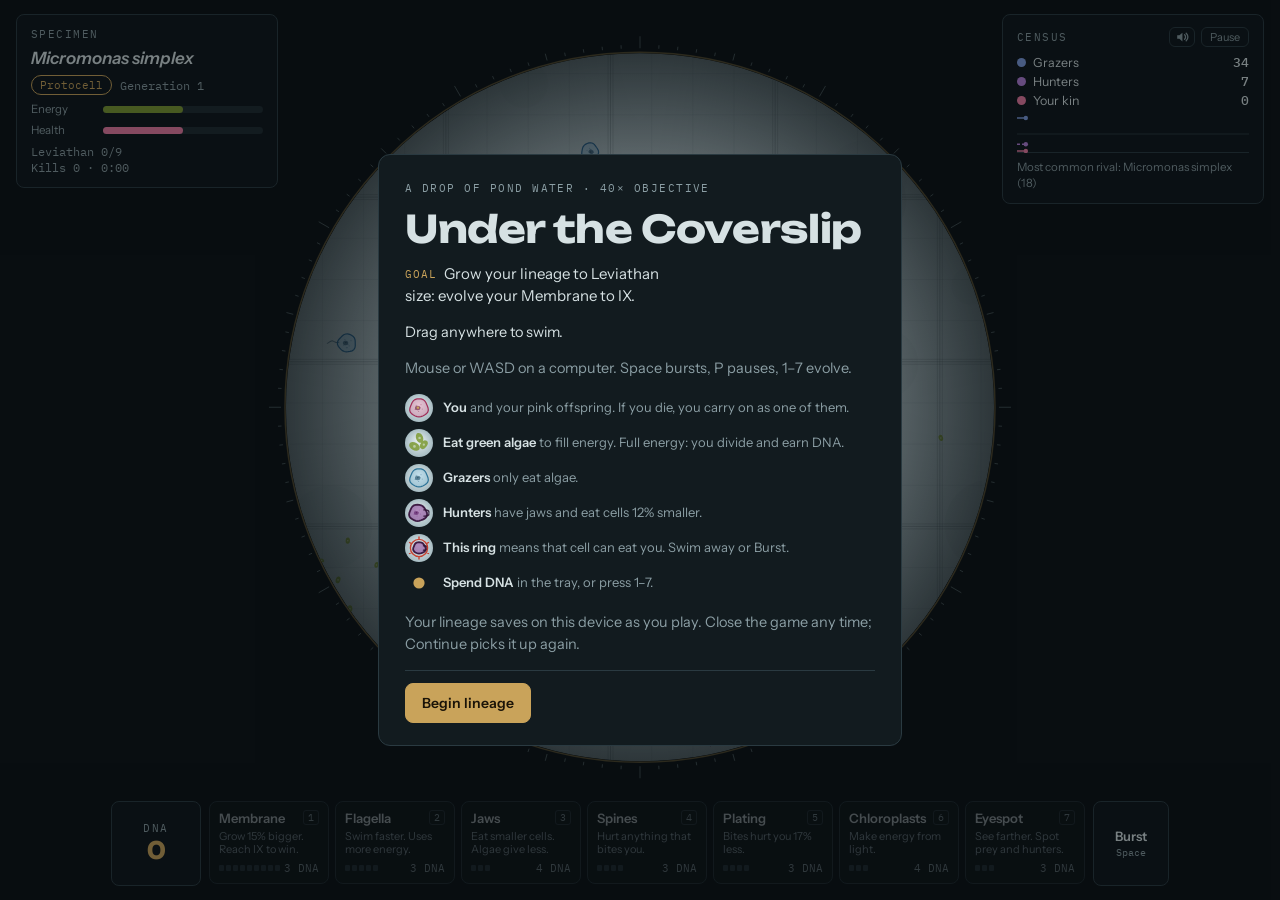
==== docs/index.html @ 41d1be2a "Game: Trait cards say what a tap does, and taps never buy by accident Co-Authored-By: Claude Opus 5." ====
<!doctype html>
<html lang="en">
<head>
<meta charset="utf-8">
<meta name="viewport" content="width=device-width,initial-scale=1,viewport-fit=cover">
<meta name="theme-color" content="#0c1215">
<meta name="mobile-web-app-capable" content="yes">
<meta name="apple-mobile-web-app-capable" content="yes">
<meta name="apple-mobile-web-app-status-bar-style" content="black-translucent">
<meta name="apple-mobile-web-app-title" content="Coverslip">
<link rel="manifest" href="manifest.webmanifest">
<link rel="apple-touch-icon" href="icon-180.png">
<link rel="icon" href="icon-192.png">
<title>Under the Coverslip</title>
<meta name="claude:viewport-fit-sides" content="cover">
<link rel="preconnect" href="https://fonts.googleapis.com">
<link rel="preconnect" href="https://fonts.gstatic.com" crossorigin>
<link rel="stylesheet" href="https://fonts.googleapis.com/css2?family=Unbounded:wght@500;700&family=Instrument+Sans:ital,wght@0,400;0,600;1,400;1,600&family=IBM+Plex+Mono:wght@400;500&display=swap">
<style>
/* Layout: a circular brightfield microscope view sits in a dark stage; readouts live in the surround, the evolution tray along the bottom. */
:root{
  --stage:#0c1215; --panel:rgba(16,24,28,.9); --panel-solid:#121b1f; --line:#2a3a41;
  --ink:#d6e1e3; --ink-dim:#8b9ea4;
  --brass:#c9a35a; --brass-ink:#1b1408;
  --field:#e6eef0; --field-edge:#a7bcc2; --field-ink:#1c2c33;
  --algae:#7d9a33; --meat:#a4513a; --danger:#e2553f; --danger-ink:#ef7d69; --eyespot:#c23b22; /* danger-ink: small red text on the dark panels (6.8:1) */
  --hud-grazer:#7f9ee2; --hud-hunter:#b680dc; --hud-kin:#ee7ea6;
  --f-display:'Unbounded','Arial Black',system-ui,sans-serif;
  --f-body:'Instrument Sans',system-ui,-apple-system,'Segoe UI',sans-serif;
  --f-mono:'IBM Plex Mono',ui-monospace,'SF Mono',Menlo,monospace;
  color-scheme:dark;
}
html,body{height:100%;overscroll-behavior:none} /* no pull-to-refresh or rubber-band bounce mid-steer */
html{-webkit-text-size-adjust:100%;text-size-adjust:100%} /* no font boosting on rotation */
[hidden]{display:none!important}
body{background:var(--stage);color:var(--ink);font-family:var(--f-body);overflow:hidden;-webkit-font-smoothing:antialiased;-webkit-user-select:none;user-select:none;-webkit-touch-callout:none;-webkit-tap-highlight-color:transparent}
button{touch-action:manipulation}
#dish{position:fixed;inset:0;display:block;touch-action:none;cursor:crosshair}
.hud{position:fixed;inset:0;pointer-events:none;display:flex;flex-direction:column;justify-content:space-between;gap:12px;
  padding-left:max(16px,env(safe-area-inset-left,0px));padding-right:max(16px,env(safe-area-inset-right,0px));
  padding-block:calc(env(safe-area-inset-top,0px) + 14px) calc(env(safe-area-inset-bottom,0px) + 14px)}
.top{display:flex;justify-content:space-between;align-items:flex-start;gap:8px}
.panel{width:232px;min-width:0;background:var(--panel);border:1px solid var(--line);border-radius:8px;padding:12px 14px;display:grid;gap:7px}
.eyebrow{font-family:var(--f-mono);font-size:10.5px;letter-spacing:.14em;text-transform:uppercase;color:var(--ink-dim)}
.binomial{font-size:17px;font-style:italic;font-weight:600;line-height:1.2;overflow-wrap:anywhere}
.row{display:flex;align-items:center;gap:8px;flex-wrap:wrap}
/* the goal, 'Leviathan n/9': the first line of #meta on desktop and tablets (inline, 'Leviathan 0/9 · Kills 0 · 0:00'
   would wrap mid-item in the 232 px panel); in the Specimen row's second line, beside DNA, in every compact layout */
#goal{display:none;font-variant-numeric:tabular-nums}
.goal-wide{display:block}
.chip{font-family:var(--f-mono);font-size:11px;padding:2px 8px;border-radius:99px;border:1px solid var(--brass);color:var(--brass)}
.mono{font-family:var(--f-mono);font-variant-numeric:tabular-nums}
.small{font-size:11.5px;color:var(--ink-dim);line-height:1.35}
.bar{display:grid;grid-template-columns:64px 1fr;align-items:center;gap:8px;font-size:11.5px;color:var(--ink-dim)}
.track{height:7px;border-radius:4px;background:#1f2b31;overflow:hidden}
.fill{height:100%;width:100%;border-radius:4px;transform:translateX(-50%);transition:transform .15s linear} /* set by setBar(): no layout */
.fill.en{background:var(--algae)}
.fill.hp{background:var(--hud-kin)}
.fill.low{background:var(--danger)}
.panel-head{display:flex;justify-content:space-between;align-items:center;gap:8px}
#pauseBtn{pointer-events:auto;cursor:pointer;background:transparent;border:1px solid var(--line);border-radius:6px;font-size:11px;padding:2px 8px;color:var(--ink-dim)}
#pauseBtn{position:relative}
#pauseBtn::after{content:"";position:absolute;inset:-12px -10px}
#pauseBtn:hover{color:var(--ink)}
#pauseBtn:focus-visible{outline:2px solid var(--brass);outline-offset:2px}
/* the Census head's buttons: Sound (a speaker icon, aria-pressed) beside Pause. Their invisible hit areas (::after) meet
   in the middle of the 6 px gap and never overlap: Pause's reaches 3 px left, Sound's 3 px right */
.head-btns{margin-left:auto;display:flex;gap:6px}
#pauseBtn::after{left:-3px}
#sndBtn{pointer-events:auto;cursor:pointer;background:transparent;border:1px solid var(--line);border-radius:6px;padding:2px 5px;color:var(--ink-dim);display:grid;place-items:center;position:relative}
#sndBtn::after{content:"";position:absolute;inset:-12px -3px -12px -10px}
#sndBtn svg{width:14px;height:14px;display:block}
#sndBtn[aria-pressed="false"] .on,#sndBtn[aria-pressed="true"] .off{display:none}
#sndBtn:hover{color:var(--ink)}
#sndBtn:focus-visible{outline:2px solid var(--brass);outline-offset:2px}
.dna-sm{display:none;font-family:var(--f-mono);font-weight:500;font-size:12px;color:var(--brass);font-variant-numeric:tabular-nums}
.counts{display:grid;gap:3px;font-size:12.5px}
.counts div{display:flex;align-items:center;gap:7px}
.counts b{margin-left:auto;font-family:var(--f-mono);font-weight:500;font-variant-numeric:tabular-nums}
.sw{width:9px;height:9px;border-radius:50%;flex:none}
#spark{width:100%;height:38px;display:block}
/* the census news line: a rival trait that is spreading (brass while fresh), else the most common rival. In the wide HUD
   a fixed two-line box: the panel is 232 px, 'Most common rival: Micromonas simplex (26)' takes two lines and a short
   name one, so a free line made the field refit as the names changed. One line with an ellipsis in the compact layouts */
#dominant{height:2.7em;overflow:hidden;display:-webkit-box;-webkit-box-orient:vertical;-webkit-line-clamp:2;transition:color .4s}
#dominant.fresh{color:var(--brass)}
.toasts{position:fixed;left:50%;transform:translateX(-50%);top:80px;display:grid;justify-items:center;gap:6px;pointer-events:none;width:min(92vw,420px);z-index:3}
.toast{font-size:13px;background:var(--panel-solid);color:var(--ink);border:1px solid var(--line);padding:6px 12px;border-radius:99px;animation:tin .25s ease-out;text-align:center}
@keyframes tin{from{opacity:0;transform:translateY(-6px)}to{opacity:1;transform:none}}
/* a trait's card (showTip): what it does, the numbers its next level changes, what it costs. Above the tray, centred
   (portrait and stacked layouts); in the right gutter under the Census panel beside the dish (side layouts); above the
   button on a desktop hover or keyboard focus. Placed from live rects by placeTip() */
.tip{position:fixed;z-index:3;pointer-events:none;box-sizing:border-box;width:max-content;max-width:min(92vw,360px);background:var(--panel-solid);
  border:1px solid var(--brass);border-radius:8px;padding:7px 11px 8px;font-size:12.5px;line-height:1.4;color:var(--ink);animation:tipin .15s ease-out}
.tip b{font-weight:600;color:var(--brass)}
.tip .tn{font-family:var(--f-mono);font-size:11.5px;font-variant-numeric:tabular-nums}
.tip .tc{color:var(--ink-dim)}
.ph{white-space:nowrap}
@keyframes tipin{from{opacity:0}}
/* coaching nudges (update(): nudge()): a brass pulse on Burst when the first threat shows, and on the affordable traits
   every 20 s after the first divide until the first evolve. 1 s x 4; reduced motion: a static 2 px outline for those 4 s.
   Before .up.armed, .up.nope and #burst's own animations, so a tap's feedback wins */
@keyframes nudge{50%{box-shadow:0 0 0 3px rgba(201,163,90,.6)}}
.up.nudge,#burst.nudge{animation:nudge 1s 4}
/* the first tap on a trait (phones): it explains and arms; the next tap evolves */
.up.armed{animation:armed 1.1s ease-in-out infinite alternate;box-shadow:inset 0 0 0 1px var(--brass),inset 0 0 12px rgba(201,163,90,.45)}
@keyframes armed{to{box-shadow:inset 0 0 0 1px var(--brass),inset 0 0 4px rgba(201,163,90,.12)}}
/* the pause card's guide: the loop, then every trait (level, what it does, what its next level changes, cost) and Burst */
.guide{display:grid;gap:6px}
.guide-head{display:flex;justify-content:space-between;align-items:baseline;gap:8px}
.card .guide-loop{font-size:13px;line-height:1.45}
.guide ul{list-style:none;margin:0;padding:0;display:grid}
.guide li{display:grid;grid-template-columns:minmax(0,1fr) auto;column-gap:10px;row-gap:1px;padding:5px 0 6px;border-top:1px solid var(--line);font-size:12.5px;line-height:1.35}
.gr-h{font-weight:600}
/* the level, the cost and the 'Next ...' numbers: 12 px (the 'Next' line answers 'what am I buying') */
.gr-l{font-family:var(--f-mono);font-weight:400;font-size:12px;color:var(--ink-dim);margin-left:4px}
.gr-c{font-family:var(--f-mono);font-size:12px;color:var(--ink-dim);white-space:nowrap;align-self:center}
.gr-c.can{color:var(--brass)}
.gr-fx{grid-column:1/-1;color:var(--ink-dim)}
.gr-n{grid-column:1/-1;font-family:var(--f-mono);font-size:12px;font-variant-numeric:tabular-nums}
.tray{display:flex;align-items:stretch;gap:8px;justify-content:center;min-width:0}
.dna{pointer-events:none;display:grid;align-content:center;justify-items:center;padding:6px 12px;background:var(--panel);border:1px solid var(--line);border-radius:8px;min-width:64px}
.dna span:last-child{font-family:var(--f-display);font-size:24px;font-weight:700;color:var(--brass);font-variant-numeric:tabular-nums}
.dna.nope{animation:shake .3s}
@keyframes shake{25%{transform:translateX(-4px)}75%{transform:translateX(4px)}}
/* an unaffordable trait tap: the colour flashes are animations only, so nothing stays red afterwards */
.up.nope{animation:shake .3s}
.up.nope .cost{animation:bad .6s}
.dna-sm.bad{animation:bad .6s}
@keyframes bad{0%,45%{color:var(--danger)}}
/* a buy (buy()): the trait button flashes brass and its new pip pops; the DNA readouts bump when DNA rises, the stage
   chip when the stage changes, and the name glows brass when it changes (refreshHud). After .up.nope and .up.armed:
   the code removes the other one-shot class first, so they never fight. Reduced motion: colour only (below) */
.up.got{animation:got .6s ease-out}
@keyframes got{0%{background:rgba(201,163,90,.45);border-color:#f0d08c}100%{background:var(--panel)}}
.pips i.new{animation:pip .5s ease-out}
@keyframes pip{0%{transform:scale(2.4);background:#ffe7b0}}
@keyframes pipRM{0%{background:#ffe7b0}}
.bump{animation:bump .45s ease-out}
@keyframes bump{30%{transform:scale(1.28);color:#ffe2a6}}
@keyframes bumpRM{30%{color:#ffe2a6}}
.renamed{animation:renamed 1.4s ease-out}
@keyframes renamed{0%{color:var(--brass);text-shadow:0 0 12px rgba(201,163,90,.55)}}
/* bitten, or low on health: a red vignette over the field (drawHurt() writes its opacity only when it changes; resize()
   lays it exactly over the field). A DOM layer, not a canvas gradient: that cost 44-48 ms a frame at 4x CPU throttle */
#hurt{position:fixed;left:0;top:0;width:0;height:0;pointer-events:none;border-radius:50%;opacity:0;
  background:radial-gradient(closest-side,rgba(226,85,63,0) 55%,rgba(226,85,63,.45));will-change:opacity}
.ups{display:flex;gap:6px;overflow-x:auto;min-width:0;pointer-events:auto;scrollbar-width:thin;
  padding:3px 4px;margin:-3px -4px -1px} /* room for a shaking end button (so it can't flash a scrollbar) and for the nudge's
  3 px ring, which the scrolling strip would clip: the negative margins cancel the padding, so the tray doesn't move */
button{font:inherit;color:inherit}
.up{pointer-events:auto;flex:0 0 auto;width:120px;text-align:left;background:var(--panel);border:1px solid var(--line);border-radius:8px;padding:8px 9px;display:grid;gap:4px;cursor:pointer;transition:border-color .15s,background .15s}
.up:hover:not(:disabled){background:#18252b}
.up.can{border-color:var(--brass)}
.up:disabled{cursor:default;opacity:.55}
.up:focus-visible,.btn:focus-visible,#burst:focus-visible{outline:2px solid var(--brass);outline-offset:2px}
.up-top{display:flex;justify-content:space-between;align-items:center;gap:4px}
.up-name{font-weight:600;font-size:13px;hyphens:manual}
.nm-short{display:none}
kbd{font-family:var(--f-mono);font-size:10px;color:var(--ink-dim);border:1px solid var(--line);border-radius:3px;padding:0 4px}
.up-fx{font-size:11px;color:var(--ink-dim);line-height:1.25;min-height:2.5em}
.up-foot{display:flex;justify-content:space-between;align-items:center;gap:4px}
/* the levels on one row in the 120 px buttons too: Membrane's 9 pips beside '15 DNA' used to wrap the 9th under the first
   (8 + 1). The pips give way (5 px down to 3) and the cost stays whole; the compact block below has its own rules */
.pips{display:flex;gap:2px;flex-wrap:nowrap;flex:1 1 auto;min-width:0}
.pips i{flex:0 1 5px;min-width:3px;height:6px;border-radius:1px;background:#2c3b42} /* no width: a 5 px one would hold the row's min-content at 9 x 5 px and push the cost past the button's padding */
.pips i.on{background:var(--brass)}
.cost{white-space:nowrap;flex:none;font-family:var(--f-mono);font-size:11px;color:var(--brass);font-variant-numeric:tabular-nums}
.up:not(.can) .cost{color:var(--ink-dim)}
#burst{pointer-events:auto;flex:none;width:76px;background:var(--panel);border:1px solid var(--line);border-radius:8px;cursor:pointer;display:grid;place-content:center;gap:2px;font-weight:600;font-size:13px;position:relative;overflow:hidden}
#burst small{font-family:var(--f-mono);font-size:10px;color:var(--ink-dim);font-weight:400}
/* not ready (recharging or under 8 energy): the label dims; the recharge bar and 'low energy' stay readable */
#burst.cool>.bl,#burst.cool>small{opacity:.5}
/* the recharge bar along the bottom edge fills over the cooldown (scaleX, written by refreshHud), then hides */
#burst .bcd{position:absolute;left:0;bottom:0;width:100%;height:3px;background:var(--brass);transform:scaleX(0);transform-origin:0 50%;opacity:0;transition:transform .1s linear;pointer-events:none}
#burst.cd .bcd{opacity:1}
#burst .blow{display:none;font-family:var(--f-mono);font-size:9.5px;font-weight:500;line-height:1.1;color:var(--danger-ink);white-space:nowrap} /* compact and touch screens; one line */
#burst.nope{animation:shake .3s} /* tapped while not ready (item 02's 'no') */
#burst.nope>.bl{animation:bad .6s}
#burst.fired{animation:fired .45s ease-out} /* a burst fired: a brief brass flash */
@keyframes fired{from{background:var(--brass);border-color:var(--brass);color:var(--brass-ink)}}
@keyframes firedRM{from{background:rgba(201,163,90,.3);border-color:var(--brass)}}
.overlay{position:fixed;inset:0;z-index:5;display:grid;place-items:center;background:rgba(6,10,12,.45);
  padding-left:max(16px,env(safe-area-inset-left,0px));padding-right:max(16px,env(safe-area-inset-right,0px));
  padding-block:calc(env(safe-area-inset-top,0px) + 16px) calc(env(safe-area-inset-bottom,0px) + 16px)}
/* border-box: the card's padding and border (26+22+2, 20+18+2 on phones) used to come on top of width:100% and
   max-height:100%, so on phones every card ran 3 px past both screen edges (396 px wide on a 390 px screen, its corners
   cut off) and a tall card past the top and bottom. Now it sits inside the overlay's 16 px gutters and scrolls inside
   itself, its sticky .actions in view. max-width 524 keeps the wide card exactly as wide as before (470 + 54) */
.card{box-sizing:border-box;width:100%;max-width:524px;max-height:100%;overflow:auto;touch-action:pan-y;background:var(--panel-solid);border:1px solid var(--line);border-radius:12px;padding:26px 26px 22px;display:grid;gap:14px}
.card h1,.card h2{font-family:var(--f-display);font-weight:700;line-height:1.05;letter-spacing:-.01em;text-wrap:balance;margin:0}
.card h1{font-size:clamp(28px,7vw,38px)}
.card h2{font-size:clamp(24px,6vw,30px)}
.card p{margin:0;line-height:1.55;font-size:14.5px;max-width:62ch}
.card .tgoal{font-size:15px;line-height:1.45;text-wrap:balance}
.lbl{font-family:var(--f-mono);font-size:11px;letter-spacing:.1em;text-transform:uppercase;color:var(--brass);margin-right:4px;vertical-align:1px}
/* the title card and the pause card's Field guide: what you see in the dish. Each row is a portrait drawn by the game's
   own drawing code (portrait(): the cell, the algae, the danger mark as they look in the field) and one line */
.legend{list-style:none;margin:0;padding:0;display:grid;gap:7px}
.legend li{display:grid;grid-template-columns:28px minmax(0,1fr);column-gap:10px;align-items:center;font-size:13px;line-height:1.35;color:var(--ink-dim)}
.legend b{font-weight:600;color:var(--ink)}
.legend canvas{display:block;width:28px;height:28px}
.only-sm{display:none} /* the compact layouts' wording (phones); .hide-sm is everyone else's */
#fieldGuide .legend{gap:0} /* in the pause card its rows take the guide list's rules and padding, like the traits above */
.stats{display:grid;grid-template-columns:repeat(2,minmax(0,1fr));gap:10px;margin:0}
.stats div{border-top:1px solid var(--line);padding-top:6px}
.stats dt{font-size:11.5px;color:var(--ink-dim)}
.stats dd{margin:0;font-family:var(--f-mono);font-size:18px;font-variant-numeric:tabular-nums}
.stats .wide{grid-column:1/-1}
.stats .wide dd{font-family:var(--f-body);font-style:italic;font-weight:600;font-size:16px}
/* game over: what ended the line, in plain type (the killer's species name in italics), and a tip for next time */
.stats .cause dd{font-style:normal;font-weight:400;font-size:14.5px;line-height:1.45}
.stats .cause i{font-weight:600}
.card .stats .dtip{margin:5px 0 0;font-size:13px;line-height:1.45;color:var(--ink-dim)}
/* the game-over card waits while the camera holds on the killer (or where you died), then fades in. It takes no taps or
   keys until it starts to show (inert, set by onPlayerDeath), so a finger still on the dish can't start a new lineage unseen */
#ovOver:not([hidden]){animation:ovin .45s 1.1s both ease-out}
@keyframes ovin{from{opacity:0}}
/* the win: the dish keeps drawing (wake) while brass rings spread from the grown cell, then the card fades in. It is
   inert until then (buy()), so a tap or key meant for the game can't dismiss a card not yet seen */
#ovWin:not([hidden]){animation:ovin .45s 1.6s both ease-out}
.actions{display:flex;gap:8px;flex-wrap:wrap;position:sticky;bottom:-22px;margin-bottom:-22px;padding-block:12px 22px;background:var(--panel-solid);border-top:1px solid var(--line)}
.btn{border:1px solid var(--brass);border-radius:8px;padding:10px 16px;font-weight:600;font-size:14px;cursor:pointer;background:transparent;color:var(--brass)}
.btn.primary{background:var(--brass);color:var(--brass-ink)}
.btn.armed{border-color:var(--danger);color:var(--danger)}
/* a newer build of the installed app is downloaded: a quiet, secondary button with a brass status dot */
.btn.upd{font-size:13px;padding:10px 14px;border-color:var(--line);display:inline-flex;align-items:center;gap:8px} /* smaller type: 38 px tall on a row of its own, 40 px beside a full-size button */
.btn.upd::before{content:"";width:7px;height:7px;border-radius:50%;background:var(--brass);flex:none}
/* the pause card's Sound and Vibration toggles: quiet settings buttons after Resume */
.btn.tog{font-size:13px;font-weight:500;padding:10px;border-color:var(--line);color:var(--ink)}
.btn:hover{filter:brightness(1.08)}
@media (max-width:560px),(max-height:520px){
  .tray{display:grid;grid-template-columns:repeat(4,minmax(0,1fr));gap:6px}
  .ups{display:contents}
  .dna{display:none}
  .dna-sm{display:inline-block} /* its .bump scales it (a flex or grid item in the Specimen row either way) */
  #goal{display:block}
  .dna-sm,#goal{line-height:15.6px} /* DNA's own line (12 px x 1.3): the row's second line is as tall whichever of the two is on it */
  .goal-wide{display:none}
  .up{width:auto;padding:7px 8px;gap:4px;align-content:space-between;grid-template-columns:minmax(0,1fr)}
  .up-fx,.up kbd,#burst small{display:none}
  #burst.low>.blow{display:block}
  /* a drag that starts on a tray button steers (tray0 in the script). Only here: the wider tray of tablets and
     desktops is a strip that scrolls sideways under a finger */
  .tray button{touch-action:none}
  .up-name{font-size:12.5px}
  .nm-full{display:none}
  .nm-short{display:inline}
  /* levels read as one segmented bar (Membrane's 9 pips used to wrap 4+4+1); the cost is a number and a DNA dot */
  .up-foot{flex-wrap:nowrap}
  .pips{flex:1 1 auto;flex-wrap:nowrap;min-width:0}
  .pips i{flex:1 1 0;width:auto;min-width:2px;max-width:8px}
  .cost::after{content:"";display:inline-block;width:5px;height:5px;border-radius:50%;background:currentColor;margin-left:3px;vertical-align:1px} /* brass, dim when unaffordable, like the ' DNA' it stands for */
  .up:disabled .cost::after{display:none}
  #burst{width:auto;min-height:44px}
  .hide-sm{display:none}
  .only-sm{display:inline}
  /* one 11 px line (13.2 px): on short phones the Census panel then stays no taller than the Specimen panel */
  #dominant{display:block;height:auto;white-space:nowrap;text-overflow:ellipsis;font-size:11px;line-height:1.2}
}
@media (max-width:560px){
  .panel{padding:9px 10px;gap:5px}
  /* on every phone held upright, tall or short, the Specimen panel takes the larger share: its row's second line needs
     room for 'Leviathan n/9' beside the stage chip, while the census counts are short */
  .top>.panel:first-child{flex:1.3 1 0;width:auto}
  .top>.panel:last-child{flex:1 1 0;width:auto}
  .chip{font-size:10px;padding:0 6px}
  .binomial{font-size:14px}
  /* the Specimen row is always two lines (stage + Gen N / DNA + Leviathan n/9): it can't wrap to a third line and
     push the panels over the field as the numbers grow */
  .row{display:grid;grid-template-columns:auto 1fr;column-gap:8px;row-gap:2px;white-space:nowrap}
  .row>*{justify-self:start;min-width:0;max-width:100%;overflow:hidden;text-overflow:ellipsis}
  .row>.chip{overflow:visible}
  .tray{grid-auto-rows:1fr}
  .up{min-height:44px}
  .bar{grid-template-columns:1fr;gap:3px}
  .card{padding:20px 18px 18px;gap:12px}
  /* the title card fits a 360x640 phone with a save and a record (Continue, Begin a new lineage, the best line) */
  #ovTitle .card{gap:10px}
  #ovTitle .legend{gap:5px}
  .legend li{line-height:1.3}
  .actions{bottom:-18px;margin-bottom:-18px;padding-bottom:18px}
  .card p{font-size:14px}
  .btn.tog{padding-inline:8px} /* Resume, 'Sound: off' and 'Vibration: off' on one row at 360 px, also in the fallback fonts */
}
@media (max-height:520px){#ovTitle .legend li:last-child{display:none}}
@media (max-height:520px) and (min-width:561px){
  .hud{padding-block:calc(env(safe-area-inset-top,0px) + 8px) calc(env(safe-area-inset-bottom,0px) + 8px)}
  .tray{grid-template-columns:repeat(8,minmax(0,1fr));gap:5px}
  .up{padding:5px 6px;gap:3px}
  .up-name{font-size:11.5px}
  .pips i{width:4px;height:5px}
  .pips{gap:1px}
  #burst{min-height:0}
  .panel{width:150px;padding:8px 9px;gap:4px}
  .binomial{font-size:13px}
  .bar{grid-template-columns:1fr;gap:3px}
  .counts{font-size:11.5px}
  #spark{display:none}
  .small{font-size:10.5px}
}
@media (max-width:560px) and (max-height:760px){
  /* short portrait phones (browser toolbars showing): give the dish the height the HUD was taking. Taller phones are
     limited by their width, so they keep the richer HUD (eyebrows, kills and time, the census sparkline). */
  .hud{gap:8px;padding-block:calc(env(safe-area-inset-top,0px) + 8px) calc(env(safe-area-inset-bottom,0px) + 8px)}
  .top{gap:6px}
  .panel{padding:7px 9px;gap:4px}
  .panel .eyebrow,#meta,#spark{display:none}
  .panel-head{justify-content:flex-end}
  .binomial{font-size:13px;white-space:nowrap;overflow:hidden;text-overflow:ellipsis}
  .bar{grid-template-columns:52px 1fr;gap:6px;font-size:10.5px}
  .counts{gap:0;font-size:11.5px}
  .up{padding:5px 7px;gap:3px}
  #burst{min-height:0}
}
@media (max-width:409px){
  /* the Census head is the eyebrow, Sound and Pause: under 410 px the three no longer fit side by side (136 px of a
     120-133 px head on the tall phones that show eyebrows), so the census eyebrow goes; the counts say what it is */
  .top>.panel:last-child .eyebrow{display:none}
}
.panel-head .eyebrow{min-width:0;overflow:hidden;text-overflow:ellipsis;white-space:nowrap} /* never wider than its panel */
@media (max-width:359px){
  /* 320-359 px (small phones, folding phones' cover screens), tall or short: more of the width for the Specimen row,
     and no eyebrows (the census eyebrow and Pause no longer fit side by side); in the tray, 'Membrane' needs a
     smaller name and narrower padding */
  .panel{padding-inline:8px}
  .top>.panel:first-child{flex-grow:1.8}
  .panel .eyebrow{display:none}
  .panel-head{justify-content:flex-end}
  .up-name{font-size:11.5px}
  .up{padding-inline:5px}
  .pips{gap:1px}
  #burst{padding-inline:3px} /* 'low energy' stays one line in the 68 px button at 320 px */
}
@media (max-width:319px){
  /* narrower than any phone held upright (the first Galaxy Fold's 280 px cover screen): the panels stack and the tray
     has three columns. The field is limited by the width there, so the extra height costs it nothing */
  .top{flex-direction:column;align-items:stretch}
  .top>.panel:first-child,.top>.panel:last-child{flex:none;width:auto}
  .tray{grid-template-columns:repeat(3,minmax(0,1fr))}
  #burst{grid-column:span 2}
  /* the news line shares the Census head's row with Pause (the eyebrow is hidden here), so the stacked panels are no
     taller than before it and the field stays limited by the width */
  .top>.panel:last-child{grid-template-columns:minmax(0,1fr) auto}
  .top>.panel:last-child>*{grid-column:1/-1}
  .top>.panel:last-child>.panel-head{grid-column:2;grid-row:1}
  .top>.panel:last-child>#dominant{grid-column:1;grid-row:1;align-self:center}
}
@media (hover:none) and (pointer:coarse){.up kbd,#burst small,.keys{display:none}#burst.low>.blow{display:block}}
@media (prefers-reduced-motion:reduce){.toast{animation:none}.fill{transition:none}.up.nope{animation:none}#dominant{transition:none}
  .up.nudge,#burst.nudge{animation:none;outline:2px solid var(--brass);outline-offset:1px}
  .tip{animation:none}.up.armed{animation:none;box-shadow:none;outline:2px solid var(--brass);outline-offset:-3px} /* a static outline */
  #burst.nope{animation:none}#burst .bcd{transition:none}#burst.fired{animation:firedRM .4s step-end} /* a static brief tint */
  #ovOver:not([hidden]){animation:ovin .3s .3s both linear} /* a plain fade, sooner */
  #ovWin:not([hidden]){animation:ovin .3s .5s both linear}
  .pips i.new{animation-name:pipRM}.bump{animation-name:bumpRM} /* colour only */}
</style>
<style>body{margin:0}</style>
</head>
<body>

<canvas id="dish" aria-label="Microscope view of the dish. Steer your cell with the mouse, a finger, or WASD."></canvas>
<div id="hurt" aria-hidden="true"></div>

<div class="hud" id="hud" inert>
  <div class="top" id="top">
    <section class="panel" aria-label="Your organism">
      <div class="eyebrow">Specimen</div>
      <div class="binomial" id="name">Micromonas simplex</div>
      <div class="row"><span class="chip" id="stage" title="Stage. Leviathan at Membrane IX.">Protocell</span><span class="mono small" id="gen">Gen<span class="hide-sm">eration</span> <span id="genN">1</span></span><span class="dna-sm" id="dna2">DNA 0</span><span class="small" id="goal" title="Membrane level. Reach IX to win.">Leviathan 0/9</span></div>
      <div class="bar"><span>Energy</span><div class="track"><div class="fill en" id="enBar"></div></div></div>
      <div class="bar"><span>Health</span><div class="track"><div class="fill hp" id="hpBar"></div></div></div>
      <div class="mono small" id="meta"><span class="goal-wide" id="metaL" title="Membrane level. Reach IX to win.">Leviathan 0/9</span><span id="metaK">Kills 0</span> · <span id="metaT">0:00</span><span class="hide-sm" id="metaF"></span></div>
    </section>
    <section class="panel" aria-label="Population census">
      <div class="panel-head"><span class="eyebrow">Census</span><span class="head-btns"><button id="sndBtn" type="button" aria-pressed="true" aria-label="Sound" title="Sound (M)"><svg viewBox="0 0 16 16" aria-hidden="true" fill="none" stroke="currentColor" stroke-width="1.5" stroke-linecap="round" stroke-linejoin="round"><path d="M2.5 6h2.5l3.5-3v10l-3.5-3H2.5z" fill="currentColor" stroke="none"/><path class="on" d="M11 5.5a3.5 3.5 0 0 1 0 5M12.8 3.6a6 6 0 0 1 0 8.8"/><path class="off" d="M11 6l4 4M15 6l-4 4"/></svg></button><button id="pauseBtn" type="button" aria-label="Pause">Pause</button></span></div>
      <div class="counts">
        <div><span class="sw" style="background:var(--hud-grazer)"></span>Grazers<b id="nG">0</b></div>
        <div><span class="sw" style="background:var(--hud-hunter)"></span>Hunters<b id="nH">0</b></div>
        <div><span class="sw" style="background:var(--hud-kin)"></span>Your kin<b id="nK">0</b></div>
      </div>
      <canvas id="spark" aria-hidden="true"></canvas>
      <div class="small" id="dominant">Most common rival: none yet</div>
    </section>
  </div>
  <div class="tray" id="tray">
    <div class="dna" id="dnaBox"><span class="eyebrow">DNA</span><span id="dna">0</span></div>
    <div class="ups" id="ups" aria-label="Evolve a trait"></div>
    <button id="burst" type="button"><span class="bl">Burst</span><small>Space</small><span class="blow">low energy</span><i class="bcd" id="bcd" aria-hidden="true"></i></button>
  </div>
</div>
<div class="toasts" id="toasts" aria-live="polite"></div>
<div class="tip" id="tip" role="status" hidden></div>

<div class="overlay" id="ovTitle">
  <div class="card" role="dialog" aria-modal="true" aria-labelledby="titleHead">
    <div class="eyebrow">A drop of pond water · 40× objective</div>
    <h1 id="titleHead">Under the Coverslip</h1>
    <p class="tgoal"><span class="lbl">Goal</span> Grow your lineage to Leviathan size: evolve your Membrane to IX.</p>
    <p>Drag anywhere to swim.</p>
    <p class="small hide-sm keys">Mouse or WASD on a computer. Space bursts, P pauses, 1–7 evolve.</p>
    <!-- the legend: the same rows are copied into the pause card's Field guide; each canvas is a portrait() of data-pt -->
    <ul class="legend" id="legend" aria-label="What you see in the dish">
      <li><canvas data-pt="you" aria-hidden="true"></canvas><span><b>You</b> and your pink offspring. If you die, you carry on as one of them.</span></li>
      <li><canvas data-pt="algae" aria-hidden="true"></canvas><span><b>Eat green algae</b> to fill energy. Full energy: you divide and earn DNA.</span></li>
      <li><canvas data-pt="grazer" aria-hidden="true"></canvas><span><b>Grazers</b> only eat algae.</span></li>
      <li><canvas data-pt="hunter" aria-hidden="true"></canvas><span><b>Hunters</b> have jaws and eat cells 12% smaller.</span></li>
      <li><canvas data-pt="danger" aria-hidden="true"></canvas><span><b>This ring</b> means that cell can eat you. Swim away or Burst.</span></li>
      <li><canvas data-pt="dna" aria-hidden="true"></canvas><span><span class="only-sm"><b>DNA</b> buys traits in the tray. Tap a trait to read it; hold it to read it again.</span><span class="hide-sm"><b>Spend DNA</b> in the tray<span class="keys">, or press 1–7</span>.</span></span></li>
    </ul>
    <p class="small" id="best"></p>
    <div class="actions"><button class="btn primary" id="resumeSaveBtn" type="button" hidden>Continue lineage</button><button class="btn primary" id="startBtn" type="button">Begin lineage</button><button class="btn upd" id="updBtn" type="button" hidden>Update ready · Reload</button></div>
  </div>
</div>

<div class="overlay" id="ovOver" hidden>
  <div class="card" role="dialog" aria-modal="true" aria-labelledby="overHead">
    <div class="eyebrow">Lineage extinct</div>
    <h2 id="overHead">Your line has ended</h2>
    <dl class="stats" id="overStats"></dl>
    <p class="small" id="overSave"></p>
    <div class="actions"><button class="btn primary" id="againBtn" type="button">Start a new lineage</button><button class="btn upd" id="updBtn2" type="button" hidden>Update ready · Reload</button></div>
  </div>
</div>

<div class="overlay" id="ovWin" hidden>
  <div class="card" role="dialog" aria-modal="true" aria-labelledby="winHead">
    <div class="eyebrow">Stage reached · Leviathan</div>
    <h2 id="winHead">Your lineage reached Leviathan size</h2>
    <p>You have outgrown everything that lives in the dish. Larger hunters still drift in from outside, so keep evolving, or start again with a fresh cell.</p>
    <p class="small" id="winSave"></p>
    <dl class="stats" id="winStats"></dl>
    <div class="actions"><button class="btn primary" id="contBtn" type="button">Keep evolving</button><button class="btn" id="newBtn" type="button">New lineage</button></div>
  </div>
</div>

<div class="overlay" id="ovPause" hidden>
  <div class="card" role="dialog" aria-modal="true" aria-labelledby="pauseHead">
    <div class="eyebrow">Stage locked</div>
    <h2 id="pauseHead">Paused</h2>
    <p class="small" id="pauseStats"></p>
    <p class="small" id="saveNote"></p>
    <section class="guide" id="traitGuide" aria-label="How it works">
      <div class="guide-head"><span class="eyebrow">How it works</span><span class="mono small" id="guideDna"></span></div>
      <p class="guide-loop" id="guideLoop"></p>
      <ul id="guideList"></ul>
    </section>
    <section class="guide" id="fieldGuide" aria-label="Field guide">
      <span class="eyebrow">Field guide</span>
      <ul class="legend" id="legendP"></ul>
    </section>
    <div class="actions"><button class="btn primary" id="resumeBtn" type="button">Resume</button><button class="btn tog" id="sndCardBtn" type="button">Sound: on</button><button class="btn tog" id="vibBtn" type="button" hidden>Vibration: on</button></div>
  </div>
</div>

<script>
(()=>{
const $=id=>document.getElementById(id);
const cv=$('dish');
let ctx=cv.getContext('2d'); // every draw function uses this one: withCtx() swaps in another canvas's (the legend portraits)
function withCtx(g,fn){const o=ctx;ctx=g;try{fn()}finally{ctx=o}}
const rs=getComputedStyle(document.documentElement);
const tok=n=>rs.getPropertyValue(n).trim();
const COL={stage:tok('--stage'),field:tok('--field'),edge:tok('--field-edge'),fink:tok('--field-ink'),algae:tok('--algae'),meat:tok('--meat'),danger:tok('--danger'),brass:tok('--brass'),dim:tok('--ink-dim'),eyespot:tok('--eyespot'),line:tok('--line'),g:tok('--hud-grazer'),h:tok('--hud-hunter'),k:tok('--hud-kin')};
const INK_BRASS='#7a5714'; // brass text on the bright field: 5.58:1 on --field (raw --brass is 2.01:1)
const DEATH_INK='#9b2a1a'; // the death beat's 'eaten by this' label: red text on the field
const RM=matchMedia('(prefers-reduced-motion: reduce)').matches;
// the compact layouts (phones, upright or sideways), as in the CSS: read COMPACT.matches when needed, it changes on rotation
const COMPACT=matchMedia('(max-width:560px),(max-height:520px)');
const TAU=Math.PI*2;

const DISH=1300,CAP=70,ALGAE_CAP=450,ALGAE_RATE=13;
const MAX={size:9,speed:5,jaws:3,spikes:4,armor:4,photo:3,eye:3};
const GENES=['speed','jaws','spikes','armor','photo','eye'];
const GNAME={speed:'Flagella',jaws:'Jaws',spikes:'Spines',armor:'Plating',photo:'Chloroplasts',eye:'Eyespot'};
const ROMAN=['','I','II','III','IV','V','VI','VII','VIII','IX'];
// fx: what a level does, in words that match the code (trait cards, the pause guide, aria-labels); dn: its downside, read
// after fx where the fx doesn't already say it; fxShort: the desktop tray's two lines at 120 px
const UP=[
  {k:'size',name:'Membrane',fx:'Grow 15% bigger: fewer cells can eat you and divides pay more DNA. Reach IX to win.',dn:'Needs more food, and you swim slower.',fxShort:'Grow 15% bigger. Reach IX to win.',base:3,step:4},
  {k:'speed',name:'Flagella',fx:'Swim faster. Burns more energy with every level.',dn:'',fxShort:'Swim faster. Uses more energy.',base:3,step:2},
  {k:'jaws',name:'Jaws',fx:'Eat cells 12% smaller than you, and their remains. Algae give less.',dn:'Prey often outswim you without Flagella.',fxShort:'Eat smaller cells. Algae give less.',base:4,step:3},
  {k:'spikes',name:'Spines',fx:'Hurt anything that bites you. Hunters chasing you give up sooner.',dn:'Costs a little energy to keep.',fxShort:'Hurt anything that bites you.',base:3,step:2},
  {k:'armor',name:'Plating',fx:'Bites hurt 17% less per level, and you can take more.',dn:'Costs a little energy to keep.',fxShort:'Bites hurt you 17% less.',base:3,step:2},
  {k:'photo',name:'Chloro&shy;plasts',short:'Chloro',fx:'Make energy from light, anywhere in the dish, even standing still.',dn:'Costs a little energy to keep, less than it makes.',fxShort:'Make energy from light.',base:4,step:3},
  {k:'eye',name:'Eyespot',fx:'See farther. I marks cells you can eat; II adds arrows to hunters off-screen.',dn:'Costs a little energy to keep.',fxShort:'See farther. Spot prey and hunters.',base:3,step:3},
];
const plain=s=>s.replace(/<[^>]*>/g,'').replace(/&shy;|\u00ad/g,''); // for aria-labels and card titles
const fxFull=u=>u.dn?u.fx+' '+u.dn:u.fx;
const GEN_H=['Micromonas','Planktella','Dorsocyta','Megacella','Gigantocyta'];
const GEN_C=['Lycomonas','Voracella','Raptocyta','Tyrannocyta','Leviathella'];
const EPI={speed:'velox',spikes:'spinosa',armor:'loricata',photo:'viridis',eye:'oculata'};

const rand=(a=1,b)=>b===undefined?Math.random()*a:a+Math.random()*(b-a);
const clamp=(v,a,b)=>v<a?a:v>b?b:v;
const gauss=()=>{let u=0;while(!u)u=Math.random();return Math.sqrt(-2*Math.log(u))*Math.cos(TAU*Math.random())};
const angDiff=(a,b)=>Math.atan2(Math.sin(b-a),Math.cos(b-a));
const fmt=s=>{s=Math.floor(s);return Math.floor(s/60)+':'+String(s%60).padStart(2,'0')};
const hsl=(h,s,l,a)=>`hsla(${h},${s}%,${l}%,${a})`;
// restart a one-shot CSS animation class (remove, force a reflow, add back)
const bumpEl=(el,c)=>{if(!el)return;el.classList.remove(c);void el.offsetWidth;el.classList.add(c)};

/* ---------- sound and haptics ---------- */
// Every sound is synthesised (no files). The AudioContext is made, and woken, only inside the capture-phase gesture
// listeners (unlock(), wired at the end) and only with sound on: browsers refuse audio before a gesture, and iOS reports
// 'interrupted' after a call or Siri, so any state but 'running' is resumed on the next tap or key. Where the browser
// says a gesture isn't one (a touch's pointerdown: its touchend is), it waits for the next. navigator.audioSession
// 'ambient' (Safari) lets the player's own music keep playing. Routing: master gain -> compressor -> speakers, one
// shared 0.5 s noise buffer; every volume <= .28 into the compressor, and at most 24 voices at once. Behind a card the
// context sleeps 2.5 s after it opens (rest(): the win chord and the extinction's fall ring out first), and at once when
// the page hides. Haptics: navigator.vibrate (Android; iOS has none), only on touch screens (desktop Chrome has a no-op
// one) and only once the page has had a gesture (a cross-origin frame, like the claude.ai Artifact, logs an error
// otherwise). Both toggles are remembered ('coverslip-sound', 'coverslip-vibrate': '1'/'0', on by default; in memory
// where storage is blocked). With sound off no AudioContext is ever made. FX is a plain object: later code may extend it
// (FX.st is the shared state). Eating never vibrates.
const FX=(()=>{
  const get=k=>{try{return localStorage.getItem(k)!=='0'}catch(e){return true}};
  const put=(k,v)=>{try{localStorage.setItem(k,v?'1':'0')}catch(e){}};
  let snd=get('coverslip-sound'),vibOn=get('coverslip-vibrate'),ac=null,out=null,nbuf=null,ends=[],restT=0;
  const UA=navigator.userActivation;
  const canVib=(()=>{try{return typeof navigator.vibrate==='function'&&(navigator.maxTouchPoints>0||matchMedia('(any-pointer:coarse)').matches)}catch(e){return false}})();
  // last: the gates' timestamps. On the field (tick() moves these in real time): kx/ky, kvx/kvy the bite kick's spring
  // (screen px the world is drawn off by), hurt the bite vignette's strength, win the seconds of the win's rings left
  const st={last:{},kx:0,ky:0,kvx:0,kvy:0,hurt:0,win:0};
  // the kick: an impulse along (dx,dy), from the biter to you, on a spring (320, damping 22) that peaks about 4.6 px
  const kick=(dx,dy)=>{if(RM)return;const d=Math.hypot(dx,dy)||1;st.kvx+=dx/d*200;st.kvy+=dy/d*200};
  const quiet=p=>{if(p&&p.catch)p.catch(()=>{})};
  function unlock(){
    if(!snd||UA&&!UA.isActive)return null;
    try{
      if(!ac){const AC=window.AudioContext||window.webkitAudioContext;if(!AC)return null;
        try{if(navigator.audioSession)navigator.audioSession.type='ambient'}catch(e){}
        ac=new AC();
        const comp=ac.createDynamicsCompressor();comp.threshold.value=-20;comp.ratio.value=6;comp.connect(ac.destination);
        out=ac.createGain();out.gain.value=.8;out.connect(comp);
        nbuf=ac.createBuffer(1,ac.sampleRate*.5|0,ac.sampleRate);const d=nbuf.getChannelData(0);for(let i=0;i<d.length;i++)d[i]=Math.random()*2-1}
      if(ac.state!=='running'){const r=ac.resume();quiet(r);return r||null}
    }catch(e){}
    return null;
  }
  const sleep=()=>{try{if(ac&&ac.state==='running')quiet(ac.suspend())}catch(e){}};
  // voices still sounding, by their stop times on the audio clock (which stands still while the context sleeps)
  const room=()=>{if(ends.length>=24){const n=ac.currentTime;ends=ends.filter(e=>e>n)}return ends.length<24};
  const ok=()=>snd&&ac&&ac.state==='running'&&room();
  // rate-limit a repeating sound: true at most once per ms
  const gate=(k,ms)=>{const n=performance.now();if(n-(st.last[k]??-1e9)<ms)return false;st.last[k]=n;return true};
  // a tone: f Hz for dur s; o: type, vol, to (glide to Hz), at (delay s), attack (s), lp (lowpass Hz)
  function tone(f,dur,o={}){
    if(!ok())return;
    try{const t0=ac.currentTime+(o.at||0),osc=ac.createOscillator(),g=ac.createGain();
      osc.type=o.type||'sine';osc.frequency.setValueAtTime(f,t0);if(o.to)osc.frequency.exponentialRampToValueAtTime(o.to,t0+dur);
      g.gain.setValueAtTime(.0001,t0);g.gain.exponentialRampToValueAtTime(o.vol||.08,t0+(o.attack||.006));g.gain.exponentialRampToValueAtTime(.0001,t0+dur);
      let n=osc;if(o.lp){const lp=ac.createBiquadFilter();lp.type='lowpass';lp.frequency.value=o.lp;osc.connect(lp);n=lp}
      n.connect(g);g.connect(out);osc.start(t0);osc.stop(t0+dur+.05);ends.push(t0+dur+.05)}catch(e){}
  }
  // filtered noise for dur s; o: ft (filter type, bandpass), f / fto (its Hz, gliding), q, vol, at
  function hiss(dur,o={}){
    if(!ok())return;
    try{const t0=ac.currentTime+(o.at||0),s=ac.createBufferSource(),f=ac.createBiquadFilter(),g=ac.createGain();
      s.buffer=nbuf;f.type=o.ft||'bandpass';f.frequency.setValueAtTime(o.f||900,t0);if(o.fto)f.frequency.exponentialRampToValueAtTime(o.fto,t0+dur);f.Q.value=o.q||1;
      g.gain.setValueAtTime(.0001,t0);g.gain.exponentialRampToValueAtTime(o.vol||.06,t0+.004);g.gain.exponentialRampToValueAtTime(.0001,t0+dur);
      s.connect(f);f.connect(g);g.connect(out);s.start(t0);s.stop(t0+dur+.05);ends.push(t0+dur+.05)}catch(e){}
  }
  const vib=p=>{if(!canVib||!vibOn||UA&&!UA.hasBeenActive)return;try{navigator.vibrate(p)}catch(e){}};
  // the energy bar walks up a pentatonic scale, so the eating plinks climb toward each divide
  const PENTA=[523,587,659,784,880,1047,1175,1319,1568,1760];
  // behind a card nothing plays: sleep 2.5 s after it opens (or a toggle sounded there), if a card is still up
  function rest(){clearTimeout(restT);if(ac)restT=setTimeout(()=>{if(mode!=='play'||paused)sleep()},2500)}
  return{st,canVib,unlock,tone,hiss,vib,gate,rest,
    get sound(){return snd},get vibrate(){return vibOn},get ctx(){return ac},
    setSound(v){snd=!!v;put('coverslip-sound',snd);
      if(snd){const r=unlock();(r&&r.then?r:Promise.resolve()).then(()=>tone(784,.12,{vol:.06}),()=>{});rest()}else sleep()},
    setVibrate(v){vibOn=!!v;put('coverslip-vibrate',vibOn);if(vibOn)vib(15)},
    suspend:sleep,
    // the player's hooks (feed, bite, kill, divide, buy, burst, spawnMigrant, onPlayerDeath, the win)
    eat(fill){if(gate('eat',55))tone(PENTA[clamp(Math.floor(fill*10),0,9)]*(1+rand(-.008,.008)),.09,{vol:.045})},
    meat(){if(gate('eat',55)){tone(220,.11,{type:'triangle',vol:.07,to:330});hiss(.05,{f:600,vol:.03})}},
    // bitten: the vignette at least .55 (more as the bites add up), and once per 220 ms a thud and the world kicked away
    // from the biter
    hurt(a,b,frac){st.hurt=Math.min(1,Math.max(st.hurt,.55)+frac*10);
      if(gate('hurt',220)){tone(95,.2,{vol:.26,to:48});hiss(.12,{ft:'lowpass',f:500,vol:.1});kick(b.x-a.x,b.y-a.y)}if(gate('hurtv',320))vib(22)},
    spike(){if(gate('spike',300))tone(1900,.04,{type:'square',vol:.02,lp:3000})}, // your spines hit a biter
    chomp(){if(gate('chomp',260))hiss(.05,{f:1600,q:2,vol:.05})}, // biting
    kill(){tone(330,.14,{type:'triangle',vol:.09,to:660});tone(990,.18,{vol:.04,at:.08});vib(14)},
    divide(){tone(784,.6,{vol:.08});tone(1175,.7,{vol:.06,at:.07});hiss(.06,{f:2500,vol:.03});vib([10,45,16])},
    buy(k,lv){const base=k==='size'?196:392;[1,1.25,1.5].forEach((m,i)=>tone(base*m*(1+lv*.03),.22,{type:'triangle',vol:.08,at:i*.06}));vib(12)},
    stage(){[523,659,784,1047].forEach((f,i)=>tone(f,.5,{type:'triangle',vol:.06,at:.22+i*.09}))},
    nope(){tone(150,.09,{type:'square',vol:.035,lp:900});tone(130,.09,{type:'square',vol:.035,lp:900,at:.11});vib([8,40,8])},
    burst(){hiss(.22,{f:700,fto:2600,vol:.05})},
    hunter(){tone(55,2.2,{type:'sawtooth',vol:.12,attack:.6,lp:260});tone(58.5,2.2,{type:'sawtooth',vol:.09,attack:.7,lp:260});vib([40,80,40])}, // a migrant
    death(){tone(440,.7,{type:'triangle',vol:.12,to:90});hiss(.3,{ft:'lowpass',f:900,fto:200,vol:.1});vib(90)},
    takeover(at=.55){tone(392,.25,{vol:.07,at});tone(587,.4,{vol:.07,at:at+.15})}, // at: when the camera reaches the heir
    extinct(){tone(196,1.6,{type:'triangle',vol:.1,to:65,at:.35})},
    // the win: its rings (drawWin) for 2.4 s, the paused dish kept drawing meanwhile (wake), then the card fades in
    win(){[523,659,784,1047,1319].forEach((f,i)=>tone(f,1.4-i*.1,{type:'triangle',vol:.07,at:i*.11}));vib([30,60,30,60,140]);st.win=2.4;wake(2600)},
    // every drawn frame, before update(), with the real (unscaled, clamped) dt: so it runs through the death beat's slow
    // motion and while a paused game still draws (the win). Springs in fixed 1/120 s steps, so a 30 fps screen kicks as
    // far as a 60 fps one. The membrane (a buy): the drawn radius dr springs (260, damping 14) from the old size to the
    // new one, overshooting about 2.5%; reduced motion snaps it
    tick(rdt){
      const n=Math.ceil(rdt*120-1e-6),h=n>0?rdt/n:0,p=player,mem=p&&p.dr!==undefined;
      for(let i=0;i<n;i++){
        st.kvx+=(-st.kx*320-st.kvx*22)*h;st.kvy+=(-st.ky*320-st.kvy*22)*h;st.kx+=st.kvx*h;st.ky+=st.kvy*h;
        if(mem&&!RM){p.drv+=((p.r-p.dr)*260-p.drv*14)*h;p.dr+=p.drv*h}}
      if(Math.abs(st.kx)+Math.abs(st.ky)<.01&&Math.abs(st.kvx)+Math.abs(st.kvy)<.1)st.kx=st.ky=st.kvx=st.kvy=0;
      if(mem&&(RM||Math.abs(p.r-p.dr)<.02&&Math.abs(p.drv)<.1))p.dr=undefined;
      if(st.hurt>0)st.hurt=Math.max(0,st.hurt-rdt*2.2);
      if(st.win>0)st.win-=rdt;
    },
    calm(){st.kx=st.ky=st.kvx=st.kvy=st.hurt=st.win=0}, // a new lineage, a resume
  };
})();

let W=0,H=0,DPR=1,FR=200,CX=0,CY=0;
let algae=[],meat=[],cells=[],parts=[],blooms=[],player=null,mode='title',t=0,algaeAcc=0;
const cam={x:0,y:0,v:430,ang:0};
let dna=0,gen=1,kills=0,lineT=0,heirs=0,maxSeen={},won=false,paused=false,hints=0,migrantT=75,saveT=8,booted=false;
let youT=0; // seconds the 'you' label still shows over the player (a new lineage, a resume, an heir taking over)
// The player's death (onPlayerDeath): deathCause says what ended it (causeText() words it); deathCam holds the camera on
// the killer (on the death point if there is none, or it died) for DEATH_T s of sim time, which frame() runs at half speed
// (about 1.6 s), then pans to the heir over its last DEATH_PAN s (a cut under reduced motion). The heir waits meanwhile
// (playerInput, burst). Both transient: never saved, cleared by a new lineage and a resume
let deathCause=null,deathCam=null,overT=0,winT=0; // winT: lifts #ovWin.inert once the win's card shows
const DEATH_T=.8,DEATH_PAN=.25;
// coaching (hints, saved): 1 the danger ring explained, 2 the first divide, 4 the first evolve, 8 the first migrant,
// 16 the Jaws hint. coach(bit) also ORs the bit into 'coverslip-coached', which a new lineage starts from, so a player
// is coached once per device, not once per lineage (a resumed lineage keeps its saved hints)
const COACH_KEY='coverslip-coached';
let coached=0;try{coached=(+localStorage.getItem(COACH_KEY))|0}catch(e){}
function coach(bit){hints|=bit;if((coached&bit)===bit)return;coached|=bit;try{localStorage.setItem(COACH_KEY,String(coached))}catch(e){}}
function coachedNow(){try{coached|=(+localStorage.getItem(COACH_KEY))|0}catch(e){}return coached} // another tab may have coached too
let hist=[],histT=0,hudT=0,nextId=1;
let errN=0,updErr=false; // frame errors so far; true while the last update() threw (saves are skipped then)
// the census news line (news()): its two texts (wide HUD, compact HUD) and the lineT it came at; lastRivalNews: the lineT
// of the last rival-evolution item. maxSeen (saved): per gene, the highest rival level announced so far
let newsTxt='',newsSm='',newsT=-1e9,lastRivalNews=0;

function binomial(g,r){
  const i=clamp(Math.floor((r-6)/7),0,4);
  const genus=(g.jaws>0?GEN_C:GEN_H)[i];
  let ep='simplex',bv=0;
  for(const k in EPI) if(g[k]>bv){bv=g[k];ep=EPI[k]}
  if(g.jaws>=2&&g.jaws>bv) ep='mordax';
  return genus+' '+ep;
}
function stageName(p){
  const s=p.lv.size;
  if(s<2)return'Protocell'; if(s<4)return'Microbe'; if(s<6)return p.g.jaws?'Hunter':'Grazer';
  if(s<8)return'Colossus'; if(s<9)return'Titan'; return'Leviathan';
}
// the stage after p's and the Membrane level that reaches it (the stage toast names it), or null at Leviathan
function nextStage(p){const s=p.lv.size;return s<2?[2,'Microbe']:s<4?[4,p.g.jaws?'Hunter':'Grazer']:s<6?[6,'Colossus']:s<8?[8,'Titan']:s<9?[9,'Leviathan']:null}

function randInDish(m){const a=rand(TAU),d=Math.sqrt(Math.random())*(DISH-m);return[Math.cos(a)*d,Math.sin(a)*d]}
function spawnAlgae(){
  let x,y;
  if(Math.random()<.7){const b=blooms[(Math.random()*blooms.length)|0];x=b.x+gauss()*b.s;y=b.y+gauss()*b.s}
  else [x,y]=randInDish(20);
  const d=Math.hypot(x,y);if(d>DISH-10){x*=(DISH-10)/d;y*=(DISH-10)/d}
  algae.push({x,y,r:rand(2.2,3.6),a:rand(Math.PI),dead:false});
}
function recompute(c){
  const g=c.g;
  c.maxHp=20+c.r*2+g.armor*8;
  c.maxSpd=Math.max(30,70+g.speed*20-c.r*.6);
  c.drain=.35+c.r*.045+g.speed*.25+g.spikes*.06+g.armor*.08+g.jaws*.1+g.eye*.04+g.photo*.18;
  c.maxEn=c.isPlayer?100:40+c.r*3;
  c.sense=70+c.r*2+g.eye*60;
}
function makeCell(x,y,r,g,hue,o={}){
  const c={id:nextId++,x,y,vx:0,vy:0,a:rand(TAU),wa:rand(TAU),r,g:{...g},hue,age:0,life:rand(100,170),wob:rand(10),
    think:rand(.3),mode:'wander',tgt:null,chaseT:0,ignore:null,ignoreT:0,flash:0,lastHit:-9,burst:0,burstCd:0,shield:0,
    dead:false,isPlayer:false,kin:false,dots:[],...o};
  for(let i=0;i<7;i++){const a=rand(TAU),d=Math.sqrt(Math.random())*.55;c.dots.push([Math.cos(a)*d,Math.sin(a)*d])}
  recompute(c);c.hp=c.maxHp;c.en=c.maxEn*.5;return c;
}
function newAI(h){
  const [x,y]=randInDish(40);
  const g={speed:Math.random()<(h?.5:.35)?1:0,jaws:h?1:0,spikes:0,armor:0,photo:0,eye:0};
  return makeCell(x,y,h?rand(12,16):rand(6.5,11),g,h?rand(275,320):rand(195,240));
}
function initWorld(){
  algae=[];meat=[];cells=[];parts=[];blooms=[];hist=[];
  for(let i=0;i<6;i++){const[x,y]=randInDish(300);blooms.push({x,y,s:rand(90,170),vx:rand(-6,6),vy:rand(-6,6)})}
  for(let i=0;i<300;i++)spawnAlgae();
  for(let i=0;i<34;i++)cells.push(newAI(false));
  for(let i=0;i<7;i++)cells.push(newAI(true));
  // staggered ages: from age 0 the age>8 breeding gate released all 41 at t=8 s together (life spans are 100-170 s)
  for(const c of cells)c.age=rand(0,8);
  maxSeen={};GENES.forEach(k=>maxSeen[k]=Math.max(...cells.map(c=>c.g[k])));
}
function applyLv(p){
  const f=p.maxHp?p.hp/p.maxHp:1;
  p.r=10*Math.pow(1.15,p.lv.size);
  GENES.forEach(k=>p.g[k]=p.lv[k]);
  recompute(p);p.hp=Math.max(1,f*p.maxHp);
}
function startLineage(){
  if(mode==='play'&&player)recordBest(gen,lineT);
  else{const sv=loadSave();if(sv&&sv.v===1)recordBest(sv.gen||0,sv.lineT||0)}
  initWorld();
  dna=0;gen=1;kills=0;lineT=0;heirs=0;won=false;hints=coachedNow();migrantT=75;lastRivalNews=0;newsT=-1e9;youT=3;clearSave();
  deathCam=deathCause=null;clearTimeout(overT);$('ovOver').inert=false;clearTimeout(winT);$('ovWin').inert=false;
  unnudge();nudgeT=0;FX.calm();hudDna=-1;hudName='';
  histT=1.5;
  let x=0,y=0;
  for(let i=0;i<80;i++){const b=blooms[i%blooms.length];x=b.x+rand(-60,60);y=b.y+rand(-60,60);if(i>40)[x,y]=randInDish(150);if(cells.every(c=>!c.g.jaws||Math.hypot(c.x-x,c.y-y)>380))break}
  player=makeCell(x,y,10,{speed:0,jaws:0,spikes:0,armor:0,photo:0,eye:0},338,{isPlayer:true,life:Infinity,lv:{size:0,speed:0,jaws:0,spikes:0,armor:0,photo:0,eye:0}});
  recompute(player);player.hp=player.maxHp;player.en=40;player.shield=4;
  cells.push(player);
  // a sibling from the start: without one, a lineage that died before its first divide had no heir (1-4% of new ones).
  // Level with you or below: the 'you' label sits above you for the first 3 s
  const sib=makeCell(x+rand(-30,30),y+rand(0,30),9,{speed:0,jaws:0,spikes:0,armor:0,photo:0,eye:0},rand(330,346),{kin:true});sib.shield=4;cells.push(sib);
  lastCensus=census(); // the census counts the sibling from the first frame
  cam.x=x;cam.y=y;cam.v=viewR();
  mode='play';paused=false;
  showOnly(null);hideTip();disarm();
  if(!(hints&2))toast('Eat the green algae to fill your energy.',{pri:2,ms:5000}); // until the first divide, on any lineage
  refreshHud(true);
}
function viewR(c=player){return c?150+c.r*6+c.g.eye*45:430} // the camera's view radius around c (the trait cards' 'Sight')
function spawnMigrant(){
  // Always just outside the view: pick a random direction whose spawn point lies in the dish. Clamping a point past
  // the wall back inside pulled it toward a player near the wall, into view. If no direction fits, aim inward.
  const d=cam.v*1.35+40,lim=DISH-60;let x=0,y=0,ok=false;
  for(let i=0;i<24&&!ok;i++){const a=rand(TAU);x=player.x+Math.cos(a)*d;y=player.y+Math.sin(a)*d;ok=Math.hypot(x,y)<=lim}
  if(!ok){const a=Math.atan2(-player.y,-player.x)+rand(-.5,.5);x=player.x+Math.cos(a)*d;y=player.y+Math.sin(a)*d;const dd=Math.hypot(x,y);if(dd>lim){x*=lim/dd;y*=lim/dd}}
  // after the win (won) they come uncapped, at your speed and with full Jaws: there are still real stakes
  const r=clamp(player.r*rand(1.18,1.38),12,won?64:44);
  const g={speed:clamp(player.g.speed-(!won&&Math.random()<.5?1:0),0,MAX.speed),jaws:won?3:r>25?2:1,spikes:Math.random()<.3?1:0,armor:clamp(Math.floor(r/14),0,3),photo:0,eye:1};
  const c=makeCell(x,y,r,g,rand(285,315),{announce:5,stalk:30,migrant:true});
  c.en=c.maxEn*.4;cells.push(c);FX.hunter();
  if(hints&8)toast('A larger hunter has drifted into the dish.',{pri:2});
  else{coach(8);toast('A larger hunter has drifted in. The red arrow at the edge points to it.',{pri:2,ms:5000})} // drawEdgeArrows, while announce>0
}

/* ---------- save & resume ---------- */
const SAVE_KEY='coverslip-save';
// Can this window keep the lineage? Blocked or throwing storage (a sandboxed frame without allow-same-origin, site data
// blocked) can't: the title, pause, win and game-over cards then say so, and the game plays on as before. The cards say
// what the last save attempt found: a save that throws turns it off (one notice per page, saveWarned), one that works
// turns it back on. Safari's private tabs don't throw, so nothing here can tell those apart
let canSave=(()=>{try{localStorage.setItem('coverslip-probe','1');localStorage.removeItem('coverslip-probe');return true}catch(e){return false}})();
let saveWarned=false;
const r1=v=>Math.round(v*10)/10;
function snapshot(){
  if(mode!=='play'||!player||player.dead)return null;
  return{v:1,dna,gen,kills,lineT:r1(lineT),heirs,won,hints,maxSeen,migrantT:r1(migrantT),
    cells:cells.filter(c=>!c.dead).map(c=>({x:r1(c.x),y:r1(c.y),a:r1(c.a),r:r1(c.r),g:c.g,hue:r1(c.hue),age:r1(c.age),life:c.isPlayer?0:r1(c.life),hp:r1(c.hp),en:r1(c.en),kin:c.kin,p:c.isPlayer,lv:c.lv||null,
      st:c.stalk>0?r1(c.stalk):undefined,an:c.announce>0?r1(c.announce):undefined,mg:c.migrant?1:undefined})),
    algae:algae.map(f=>[r1(f.x),r1(f.y),r1(f.r),r1(f.a)]),
    meat:meat.map(m=>[r1(m.x),r1(m.y),r1(m.r),r1(m.v),r1(m.life),r1(m.rot)]),
    blooms:blooms.map(b=>({x:r1(b.x),y:r1(b.y),s:r1(b.s),vx:r1(b.vx),vy:r1(b.vy)})),hist:hist.slice(-80)};
}
function restore(sv){
  if(!sv||sv.v!==1||!Array.isArray(sv.cells))return false;
  try{
    // Tolerant: every field has a default, so a v:1 save written by an older or newer build still loads.
    // A field added to snapshot() later must be read here through num() or another default.
    const num=(v,d)=>Number.isFinite(v)?v:d,fin=a=>a.every(Number.isFinite);
    const nc=[];let np=null;
    for(const d of sv.cells){
      if(!d||!fin([d.x,d.y,d.r])||d.r<=0)continue;
      const g={speed:0,jaws:0,spikes:0,armor:0,photo:0,eye:0};
      for(const k of GENES)g[k]=clamp(Math.round(num(d.g&&d.g[k],0)),0,MAX[k]);
      const hue=num(d.hue,d.kin||d.p?338:g.jaws?298:218);
      const c=makeCell(d.x,d.y,d.r,g,hue,{kin:!!d.kin,isPlayer:!!d.p,a:num(d.a,0),age:num(d.age,0),life:d.p?Infinity:num(d.life,rand(100,170))});
      if(d.p){c.lv={};for(const u of UP)c.lv[u.k]=clamp(Math.round(num(d.lv&&d.lv[u.k],0)),0,MAX[u.k]);applyLv(c);np=c}else recompute(c);
      c.hp=clamp(num(d.hp,c.maxHp),1,c.maxHp);c.en=clamp(num(d.en,c.maxEn*.5),0,c.maxEn);
      c.stalk=num(d.st,0);c.announce=num(d.an,0);c.migrant=!!d.mg;
      nc.push(c);
    }
    if(!np)return false;
    const rows=(a,n)=>Array.isArray(a)?a.filter(w=>Array.isArray(w)&&w.length>=n&&fin(w.slice(0,n))):[];
    const na=rows(sv.algae,4).map(([x,y,r,a])=>({x,y,r,a,dead:false}));
    const nm=rows(sv.meat,6).map(([x,y,r,v,life,rot])=>({x,y,r,v,life,rot,dead:false}));
    const okB=Array.isArray(sv.blooms)&&sv.blooms.length&&sv.blooms.every(b=>b&&fin([b.x,b.y,b.s,b.vx,b.vy]));
    const nb=okB?sv.blooms.map(({x,y,s,vx,vy})=>({x,y,s,vx,vy})):blooms;
    const nh=Array.isArray(sv.hist)?sv.hist.filter(p=>p&&fin([p.g,p.h,p.k])).slice(-80):[];
    // maxSeen: the highest rival level announced. A gene the save lacks starts from what the rivals already carry, as a
    // new dish does (initWorld), so that isn't announced as news; a saved level is kept as it is (raising it to the live
    // maximum would skip the news of a level one rival carries but that hasn't spread yet)
    const ms={};
    for(const k of GENES){let m=0;for(const c of nc)if(!c.isPlayer&&!c.kin&&c.g[k]>m)m=c.g[k];ms[k]=clamp(Math.round(num(sv.maxSeen&&sv.maxSeen[k],m)),0,MAX[k])}
    cells=nc;player=np;parts=[];algae=na;meat=nm;blooms=nb;hist=nh;maxSeen=ms;lastRivalNews=0;newsT=-1e9;unnudge();nudgeT=0;
    dna=num(sv.dna,0);gen=Math.max(1,num(sv.gen,1));kills=num(sv.kills,0);lineT=num(sv.lineT,0);heirs=num(sv.heirs,0);won=!!sv.won;hints=num(sv.hints,0)|0;migrantT=num(sv.migrantT,75);
    player.shield=2;youT=3;deathCam=deathCause=null;cam.x=player.x;cam.y=player.y;cam.v=viewR();FX.calm();hudDna=-1;hudName='';
    mode='play';paused=false;lastCensus=census();
    return true;
  }catch(e){return false}
}
function saveGame(){if(updErr)return;const sv=snapshot();if(!sv)return;
  try{localStorage.setItem(SAVE_KEY,JSON.stringify(sv));canSave=true}
  catch(e){if(canSave&&!saveWarned){saveWarned=true;toast("Can't save here, so this lineage ends when the window closes.",{pri:2,ms:5000})}canSave=false}}
function clearSave(){try{localStorage.removeItem(SAVE_KEY)}catch(e){}}
function loadSave(){try{return JSON.parse(localStorage.getItem(SAVE_KEY)||'null')}catch(e){return null}}
const saveGen=sv=>Math.max(1,Number.isFinite(sv.gen)?sv.gen:1); // the generation restore() will resume at

/* ---------- offspring & death ---------- */
const divGain=lv=>3+Math.floor(lv.size/3); // DNA per divide
function offspring(p){
  const g={...p.g};
  for(const k of ['speed','spikes','armor','photo','eye']) if(Math.random()<.16) g[k]=clamp(g[k]+(Math.random()<.5?-1:1),0,MAX[k]);
  if(Math.random()<.05){
    if(!g.jaws)g.jaws=1; else if(Math.random()<.35)g.jaws=0; else g.jaws=clamp(g.jaws+(Math.random()<.5?-1:1),1,3);
  }
  const kin=p.isPlayer||p.kin;
  const r=clamp(p.r*(p.isPlayer?rand(.86,.96):1+gauss()*.07),5,kin?40:34);
  let hue;
  if(kin) hue=p.isPlayer?rand(330,346):clamp(p.hue+gauss()*3,326,350);
  else{
    const hunter=g.jaws>0;
    if(hunter!==(p.g.jaws>0)) hue=hunter?rand(275,320):rand(195,240);
    else hue=clamp(p.hue+gauss()*4,hunter?268:188,hunter?328:248);
  }
  const a=rand(TAU);
  const ch=makeCell(p.x+Math.cos(a)*p.r*1.3,p.y+Math.sin(a)*p.r*1.3,r,g,hue,{kin});
  ch.vx=Math.cos(a)*50;ch.vy=Math.sin(a)*50;
  cells.push(ch);
  return ch;
}
function divide(){
  const p=player;
  p.en=p.maxEn*.45;gen++;
  const gain=divGain(p.lv);dna+=gain;
  // the offspring stays joined to you by a thinning neck for .45 s (drawCells), and a brass ring spreads from you
  if(cells.length<CAP+10){const k=offspring(p);k.en=k.maxEn*.5;k.split=.45;k.parent=p}
  ring(p,COL.brass,p.r*1.05,p.r*2.6,.55,2);
  floater(p.x,p.y-p.r-8,`Gen ${gen} · +${gain} DNA`,COL.brass,14,600);youT=0; // the floater takes the 'you' label's place
  FX.divide();askPersist();
  if(!(hints&2)){coach(2);toast(touchUI()?'You earned DNA. Tap a gold-edged trait below.':'You earned DNA. Spend it in the tray, or press 1–7.',{pri:2,ms:5000})}
}
function kill(c,killer){
  if(c.dead)return;c.dead=true;
  const total=10+c.r*3.2,n=2+Math.floor(c.r/8);
  for(let i=0;i<n;i++){const a=rand(TAU),d=rand(c.r*.6);meat.push({x:c.x+Math.cos(a)*d,y:c.y+Math.sin(a)*d,r:clamp(2+total/n*.18,2.5,7),v:total/n,life:28,dead:false,rot:rand(6)})}
  for(let i=0;i<10;i++){const a=rand(TAU),s=rand(20,70);addPart({x:c.x,y:c.y,vx:Math.cos(a)*s,vy:Math.sin(a)*s,life:.6,max:.6,col:hsl(dispHue(c),50,40,1),r:rand(1,2.2)})}
  if(killer&&killer.isPlayer){
    const gain=1+Math.floor(c.r/15);dna+=gain;kills++;
    if(kills===1)toast(`First kill · +${gain} DNA`);
    floater(c.x,c.y,`+${gain} DNA`,COL.brass,13,600);FX.kill();
  }
  if(c.isPlayer)onPlayerDeath(killer);
}
// the best lineage on this device; where storage is blocked (the claude.ai Artifact frame) the record of this visit
let bestMem={gen:0};
function readBest(){try{return JSON.parse(localStorage.getItem('coverslip-best')||'{"gen":0}')||{gen:0}}catch(e){return bestMem}}
function recordBest(g,tm){
  const rec=readBest();
  if(g>(rec.gen||0)){bestMem={gen:g,time:tm};try{localStorage.setItem('coverslip-best',JSON.stringify(bestMem))}catch(e){}return true}
  return false;
}
// Every death is explained: what did it (deathCause), seen in a brief slow-motion hold on the killer (deathCam), in the
// takeover notice or on the game-over card with a tip. killer: the cell that ate the player, the spiny cell it bit, or
// null (it starved)
function onPlayerDeath(killer){
  const p=player,nm=killer&&binomial(killer.g,killer.r);
  deathCause=killer&&canEat(killer,p)?{kind:'eaten',name:nm,pct:Math.round((killer.r/p.r-1)*100),mig:!!killer.migrant}:killer?{kind:'spines',name:nm}:{kind:'starved'};
  deathCam={x:p.x,y:p.y,t:DEATH_T,k:killer||null,from:null};FX.death();
  if(!tipBtn)hideTip();disarm(); // a trait card or an armed trait was the dead cell's: clear the view for the beat
  let best=null,bd=Infinity;
  for(const k of cells) if(k.kin&&!k.dead){const d=Math.hypot(k.x-p.x,k.y-p.y);if(d<bd){bd=d;best=k}}
  if(best){const shrank=p.lv.size>0;
    // the heir is safe from the killer and from every stalking migrant for 10 s (they would come straight for it)
    for(const c of cells)if(c.stalk>0||c===killer){c.stalk=0;c.ignore=best;c.ignoreT=10;if(c.tgt===p||c.tgt===best)c.tgt=null}
    takeover(best);heirs++;FX.takeover((DEATH_T-DEATH_PAN)/(RM?1:.5)+.15); // its two notes as the camera reaches the heir
    toast(`${causeText(deathCause,COMPACT.matches)} You carry on as your offspring${shrank?', one size smaller':''}.`,{pri:2,ms:5000})}
  else{
    const final=binomial(p.g,p.r);
    player=null;mode='over';clearSave();FX.extinct();
    const prior=+readBest().gen||0,isBest=recordBest(gen,lineT); // the record before this lineage: none = the first one
    $('overHead').textContent=won?'Your Leviathan lineage has ended':!prior?'Your first lineage has ended':isBest?'A new record for this slide':'Your line has ended';
    $('overStats').innerHTML=statsHTML(final,deathCause);
    // its save is gone (clearSave above): say so, and where the record lives
    $('overSave').textContent=canSave?"An extinct lineage can't be continued. Your best record stays on this device.":"An extinct lineage can't be continued, and this window can't keep records.";
    // the card fades in once the death has been seen (CSS #ovOver); until then it takes no taps or keys
    const ov=$('ovOver');ov.inert=true;showOnly('ovOver');clearTimeout(overT);
    overT=setTimeout(()=>{ov.inert=false;if(!ov.hidden)$('againBtn').focus()},RM?300:1100);
  }
}
// dc in words. short (the compact layouts' notices): no species name. em wraps the name (the card sets it in italics)
function causeText(dc,short,em=s=>s){
  if(!dc)return'';
  if(dc.kind==='starved')return'You starved.';
  if(dc.kind==='spines')return short?'Killed by the spines of a cell you bit.':`Killed by the spines of ${em(dc.name)}.`;
  return short?`Eaten by a hunter ${dc.pct}% bigger.`:`Eaten by ${em(dc.name)}, a hunter ${dc.pct}% bigger${dc.mig?' that drifted in':''}.`;
}
const DEATH_TIP={
  eaten:'Tip: hunters can only eat cells 12% smaller than themselves. Grow your Membrane, and swim away or Burst when you see the red ring.',
  spines:'Tip: spiny cells hurt to bite. Pick prey without spines, or add Plating.',
  starved:'Tip: when Energy turns red, head for green algae. Chloroplasts make energy even when food is scarce.'};
// the win and game-over cards' numbers; dc (game over): the cause and a tip first
function statsHTML(name,dc){
  const cause=dc?`<div class="wide cause"><dt>Cause</dt><dd>${causeText(dc,false,s=>`<i>${s}</i>`)}<p class="dtip">${DEATH_TIP[dc.kind]}</p></dd></div>`:'';
  return cause+`<div><dt>Generations</dt><dd>${gen}</dd></div><div><dt>Time alive</dt><dd>${fmt(lineT)}</dd></div>
  <div><dt>Kills</dt><dd>${kills}</dd></div><div><dt>Descendants played</dt><dd>${heirs}</dd></div>
  <div class="wide"><dt>Final form</dt><dd>${name}</dd></div>`;
}
function takeover(k){
  const old=player.lv;
  k.kin=false;k.isPlayer=true;k.life=Infinity;k.hue=338;
  k.lv={...old,size:Math.max(0,old.size-1)};k.maxHp=0;applyLv(k);k.hp=k.maxHp;k.en=Math.max(k.en,70);k.shield=4;k.tgt=null;
  player=k;youT=3+(deathCam&&deathCam.t>0?deathCam.t:0); // 'you' shows for 3 s once the camera has reached the heir
}

/* ---------- AI ---------- */
function canEat(a,b){
  if(!a.g.jaws)return false;
  if((a.isPlayer||a.kin)&&(b.isPlayer||b.kin))return false;
  return a.r>b.r*1.12;
}
function think(c){
  const s2=c.sense*c.sense;let best=null,bd=s2;
  for(const o of cells){if(o===c||o.dead)continue;const dx=o.x-c.x,dy=o.y-c.y,d=dx*dx+dy*dy;if(d<bd&&canEat(o,c)){bd=d;best=o}}
  if(best){c.mode='flee';c.tgt=best;return}
  if(c.g.jaws>0){
    bd=s2*1.3;
    for(const o of cells){
      if(o===c||o.dead||o.shield>0||(o===c.ignore&&c.ignoreT>0))continue;
      if(!canEat(c,o)||o.g.spikes>=c.g.armor+3)continue;
      const dx=o.x-c.x,dy=o.y-c.y,d=dx*dx+dy*dy;if(d<bd){bd=d;best=o}
    }
    for(const m of meat){const dx=m.x-c.x,dy=m.y-c.y,d=(dx*dx+dy*dy)*.6;if(d<bd){bd=d;best=m}}
    if(best){if(c.tgt!==best)c.chaseT=0;c.mode='seek';c.tgt=best;return}
  }
  if((!c.g.jaws&&c.en<c.maxEn*.92)||c.en<c.maxEn*.35){
    bd=s2;
    for(const f of algae){const dx=f.x-c.x,dy=f.y-c.y,d=dx*dx+dy*dy;if(d<bd){bd=d;best=f}}
    if(best){c.mode='seek';c.tgt=best;return}
  }
  c.mode='wander';c.tgt=null;
}
const steer={x:0,y:0,m:0};
function aiSteer(c,dt){
  c.think-=dt;if(c.ignoreT>0)c.ignoreT-=dt;
  if(c.think<=0){c.think=rand(.18,.34);think(c)}
  // A drifted-in hunter stalks you (stalk: seconds left, 30 from spawnMigrant): it locks on, at full speed once it
  // senses you (.7 beyond), and lunges (a .5 s burst, every 3.5 s at most) within 40 of you. It holds off while it flees
  // something bigger, while you are shielded, and against Spines it can't take (3 levels over its Plating, as think()
  // rates prey); each bite on your spines drains its stalk too (bite()). Your death ends every stalk, and the killer and
  // the stalkers ignore the heir for 10 s (onPlayerDeath)
  if(c.stalk>0){
    c.stalk-=dt;
    if(player&&!player.dead&&canEat(c,player)&&player.shield<=0&&c.mode!=='flee'&&player.g.spikes<c.g.armor+3){
      const dx=player.x-c.x,dy=player.y-c.y,d=Math.hypot(dx,dy)||1;
      steer.x=dx/d;steer.y=dy/d;steer.m=d>c.sense?.7:1;
      if(d-c.r-player.r<40&&c.burstCd<=0){c.burst=.5;c.burstCd=3.5}
      return;
    }
  }
  let tg=c.tgt;if(tg&&tg.dead){c.tgt=tg=null;c.mode='wander'}
  if(tg){
    const dx=tg.x-c.x,dy=tg.y-c.y,d=Math.hypot(dx,dy)||1;
    if(c.mode==='flee'){
      steer.x=-dx/d;steer.y=-dy/d;steer.m=1;
      const dd=Math.hypot(c.x,c.y);
      if(dd>DISH-c.r-40){const tx=-c.y/dd,ty=c.x/dd,s=Math.sign(tx*steer.x+ty*steer.y)||1;steer.x=tx*s-c.x/dd*.5;steer.y=ty*s-c.y/dd*.5}
      if(d>c.sense*1.4){c.tgt=null;c.mode='wander'}
    }else{
      steer.x=dx/d;steer.y=dy/d;
      const prey=!!tg.g;steer.m=prey?.85:.65;
      if(prey){c.chaseT+=dt;if(c.chaseT>6){c.ignore=tg;c.ignoreT=5;c.tgt=null;c.mode='wander';c.chaseT=0}}
    }
  }else{
    c.wa+=gauss()*dt*1.6;
    const d=Math.hypot(c.x,c.y);
    if(d>DISH*.82)c.wa+=angDiff(c.wa,Math.atan2(-c.y,-c.x))*dt*2;
    steer.x=Math.cos(c.wa);steer.y=Math.sin(c.wa);steer.m=.35;
  }
}

/* ---------- input ---------- */
const keys=new Set();
const ptr={x:0,y:0,on:false};
const joy={on:false,id:null,ox:0,oy:0,x:0,y:0};
// The dish's touch and pen pointers that are down: id -> {x,y,ox,oy,pt} (where it is, where it went down, its type).
// The first one is the joystick, centred where it went down. A finger put down while another steers is only a
// candidate: the joystick stays with the steering finger (same origin, no brake, no jump), so a stray touch (a Burst tap
// that just misses, a gap in the tray, the gutter) never stops the cell. A candidate that drags more than 12 px takes the
// joystick, centred where it went down: so a finger whose touchend the browser lost can't leave the stick dead. When the
// joystick's finger lifts, the finger put down most recently that is still down takes it, centred where it is now: it
// steers as soon as it moves, never with a jump, and a pointer whose up was lost can't bring back a deflected stick. A
// finger that loses the joystick to a drag is a candidate from where it is then, so two held fingers never trade it.
const live=new Map();
const joyTo=(id,q,ox,oy)=>{joy.on=true;joy.id=id;joy.ox=ox;joy.oy=oy;joy.x=q.x;joy.y=q.y};
// Burst's hit area reaches 8 px past its edges onto the dish (the tray's gaps, the strip under it and the gutters are the
// dish's): a touch that just misses still bursts, and can still steer if it drags. Only Burst: a gap never buys a trait
const nearBurst=(x,y)=>{try{const r=$('burst').getBoundingClientRect();return r.width>0&&x>=r.left-8&&x<=r.right+8&&y>=r.top-8&&y<=r.bottom+8}catch(e){return false}};
cv.addEventListener('pointermove',e=>{
  if(e.pointerType==='mouse'){ptr.x=e.clientX;ptr.y=e.clientY;ptr.on=true;return}
  const q=live.get(e.pointerId);if(!q)return;q.x=e.clientX;q.y=e.clientY;
  if(joy.on&&e.pointerId===joy.id){joy.x=q.x;joy.y=q.y;return}
  if(Math.hypot(q.x-q.ox,q.y-q.oy)>12){const o=live.get(joy.id);if(o){o.ox=o.x;o.oy=o.y}joyTo(e.pointerId,q,q.ox,q.oy)}});
cv.addEventListener('pointerdown',e=>{
  if(e.pointerType==='mouse'){ptr.x=e.clientX;ptr.y=e.clientY;ptr.on=true}
  else{const x=e.clientX,y=e.clientY,q={x,y,ox:x,oy:y,pt:e.pointerType};live.set(e.pointerId,q);
    if(nearBurst(x,y))burst(); // it refuses outside play, and shakes 'no' when not ready
    if(!joy.on)joyTo(e.pointerId,q,x,y)}
  try{cv.setPointerCapture(e.pointerId)}catch(_){}});
// pointerup, pointercancel and lostpointercapture: one pointer can end twice (up, then lost capture): the second is a no-op
const joyEnd=()=>{if(joy.id!==null&&joy.id===trayJoy){trayJoy=null;traySw=performance.now()+700}joy.on=false;joy.id=null};
const pUp=e=>{
  if(live.delete(e.pointerId)&&e.pointerId===joy.id){let n=null;for(const k of live.keys())n=k; // the latest still down
    if(n===null){joy.on=false;joy.id=null}else{const o=live.get(n);joyTo(n,o,o.x,o.y)}}
  else if(e.pointerId===joy.id){joy.on=false;joy.id=null}
  if(e.pointerId===trayJoy){trayJoy=null;traySw=performance.now()+700}};
cv.addEventListener('pointerup',pUp);cv.addEventListener('pointercancel',pUp);
// no finger left on the screen: a touch the dish still lists lost its pointerup (a system gesture, a dropped event).
// Forget those, and a joystick a touch held
const allUp=e=>{try{if(!e.touches||e.touches.length)return;const j=live.get(joy.id);
  for(const[id,q]of live)if(q.pt==='touch')live.delete(id);
  for(const[id,q]of tray0)if(q.pt==='touch')tray0.delete(id);
  if(joy.on&&(!j||j.pt==='touch'))joyEnd()}catch(_){}};
addEventListener('touchend',allUp,{capture:true,passive:true});addEventListener('touchcancel',allUp,{capture:true,passive:true});
cv.addEventListener('pointerleave',e=>{if(e.pointerType==='mouse')ptr.on=false});
// A drag that starts on a tray button steers too, in the compact layouts, where the tray fills the bottom of the screen
// that thumbs reach (wider trays scroll sideways under a finger instead). Once a touch on a button has moved 12 px it
// becomes the joystick, centred where it went down, unless another finger already steers: a second finger never takes
// the joystick over from here. The dish then captures the pointer, so its pointerup/cancel/lostpointercapture handlers
// end the drag, and the button never acts on it (onTap below). A click on the tray during the drag or 700 ms after it is
// swallowed as a safeguard (browsers make none for a moved touch). Each finger on the tray is tracked on its own, so a
// thumb tapping Burst or a trait never stops the other thumb's drag from steering. One that moves while another finger
// steers stays listed: it can still steer once that joystick ends, but never takes a held one over.
const tray0=new Map(); // id -> {x,y,pt}: where a touch on a tray button went down, until it moves 12 px or lifts
let trayJoy=null,traySw=0; // the pointer a tray drag turned into the joystick; tray clicks are swallowed until traySw
$('tray').addEventListener('pointerdown',e=>{
  if(e.pointerType!=='mouse'&&COMPACT.matches&&e.target.closest&&e.target.closest('button'))tray0.set(e.pointerId,{x:e.clientX,y:e.clientY,pt:e.pointerType})});
$('tray').addEventListener('pointermove',e=>{
  const q=tray0.get(e.pointerId);if(!q||Math.hypot(e.clientX-q.x,e.clientY-q.y)<=12||joy.on)return;
  tray0.delete(e.pointerId);
  const l={x:e.clientX,y:e.clientY,ox:q.x,oy:q.y,pt:e.pointerType};live.set(e.pointerId,l);joyTo(e.pointerId,l,q.x,q.y);
  trayJoy=e.pointerId;traySw=Infinity;
  try{cv.setPointerCapture(e.pointerId)}catch(_){}});
const tray0End=e=>{tray0.delete(e.pointerId)};
$('tray').addEventListener('pointerup',tray0End);$('tray').addEventListener('pointercancel',tray0End);
$('tray').addEventListener('click',e=>{if(performance.now()<traySw){traySw=0;e.stopPropagation();e.preventDefault()}},true);
// Tray buttons act on a touch themselves instead of waiting for its click: a browser makes no click for a tap while
// another finger is down, so Burst and the traits did nothing while the player steered. With onDown, fn runs on the
// touch's pointerdown (Burst: a dash can't wait for the finger to lift); otherwise on its pointerup, if that pointer
// moved under 12 px and did not become steering (tray0 above). Mouse and keyboard (Enter/Space on a focused button)
// keep the click. A click that follows a touch activation is ignored (a touch click, or any within 700 ms of a touch),
// so a tap acts once. Item 09's trait taps use this path too.
// That click must not land anywhere else either: buying the 9th Membrane level on lift opens the win card, and on the
// smallest phones 'Keep evolving' then sits under the finger, so the tap's click closed the card unseen. So a touch
// that acted cancels its touchend (Chrome and Safari then make no click), and as a fallback (a pen, a browser that
// clicks anyway, a touchend the browser doesn't deliver) a pointer click within 700 ms and 32 px of where a touch acted
// is dropped on whatever it hits (tapGhost). Its own button still gets it, and ignores it as above.
// With onLong, a touch held still for LONG_MS on the button calls onLong instead (the trait cards: read, never buy): its
// pointerup then does nothing, and its touchend is cancelled like a tap's. Moving 12 px first cancels it (it steers).
// A card that just closed (cardClosedT, showOnly) doesn't pass on its double tap: a touch going down on one of these
// buttons under 350 ms after it is the second half of a double tap on Resume, Keep evolving or Continue lineage, which
// on phones sit over the tray. It does nothing (no onDown, no tap armed, no long press), and the click that may follow is
// ignored as after any touch. Mouse and keyboard are unaffected.
const LONG_MS=450;
let tapGhost=null,cardClosedT=-1e9;
document.addEventListener('click',e=>{const g=tapGhost;if(!g||!e.detail)return; // detail 0: keyboard or script
  if(performance.now()-g.t>700){tapGhost=null;return}
  if(g.b.contains(e.target)||Math.hypot(e.clientX-g.x,e.clientY-g.y)>32)return;
  e.stopPropagation();e.preventDefault()},true);
function onTap(b,fn,o={}){
  const isT=e=>!!e.pointerType&&e.pointerType!=='mouse';
  let id=null,x=0,y=0,tT=-1e9,act=false,lp=0;
  const run=e=>{tapGhost={t:performance.now(),x:e.clientX,y:e.clientY,b};if(e.pointerType==='touch')act=true;fn(e)};
  b.addEventListener('pointerdown',e=>{if(!isT(e))return;tT=performance.now();
    if(performance.now()-cardClosedT<350)return;
    if(o.onDown)run(e);else{id=e.pointerId;x=e.clientX;y=e.clientY;
      if(o.onLong){const pid=id,pt=e.pointerType;clearTimeout(lp);
        lp=setTimeout(()=>{if(id!==pid||joy.id===pid)return;id=null;if(pt==='touch')act=true;o.onLong(e)},LONG_MS)}}});
  b.addEventListener('pointermove',e=>{if(e.pointerId===id&&Math.hypot(e.clientX-x,e.clientY-y)>12){id=null;clearTimeout(lp)}});
  b.addEventListener('pointerup',e=>{if(!isT(e))return;tT=performance.now();if(e.pointerId!==id)return;id=null;clearTimeout(lp);
    if(joy.id!==e.pointerId&&Math.hypot(e.clientX-x,e.clientY-y)<=12)run(e)});
  b.addEventListener('pointercancel',e=>{if(e.pointerId===id){id=null;clearTimeout(lp)}if(isT(e))tT=performance.now()});
  b.addEventListener('touchend',e=>{if(act){act=false;if(e.cancelable)e.preventDefault()}},{passive:false});
  b.addEventListener('touchcancel',()=>{act=false});
  b.addEventListener('click',e=>{if(!isT(e)&&performance.now()-tT>=700)fn(e);if(e.detail>0)b.blur()});
}
const KEYMAP={ArrowLeft:'l',KeyA:'l',ArrowRight:'r',KeyD:'r',ArrowUp:'u',KeyW:'u',ArrowDown:'d',KeyS:'d'};
const onButton=e=>!!(e.target&&e.target.closest&&e.target.closest('button'));
addEventListener('keydown',e=>{
  if(e.metaKey||e.ctrlKey||e.altKey)return;
  if(e.code==='KeyM'){if(!e.repeat)toggleSound(true);return}
  if(KEYMAP[e.code]){keys.add(KEYMAP[e.code]);if(mode==='play'&&!paused)e.preventDefault();return}
  if(e.code==='Space'&&mode==='play'&&!paused&&!onButton(e)){e.preventDefault();if(!e.repeat)burst();return}
  if(e.code==='Escape'&&!$('ovWin').hidden){$('contBtn').click();return}
  if((e.code==='KeyP'||e.code==='Escape')&&mode==='play'){togglePause();return}
  if(mode==='play'&&!paused&&/^Digit[1-7]$/.test(e.code)){buy(+e.code.slice(5)-1)}
});
addEventListener('keyup',e=>{if(e.key==='Meta'){keys.clear();return}if(KEYMAP[e.code])keys.delete(KEYMAP[e.code]);if(e.code==='Space'&&mode==='play'&&!paused&&!onButton(e))e.preventDefault()});
const resetInput=()=>{keys.clear();joy.on=false;joy.id=null;ptr.on=false;live.clear();tray0.clear();trayJoy=null;traySw=0};
addEventListener('blur',resetInput);
document.addEventListener('visibilitychange',()=>{if(document.hidden)resetInput()});
cv.addEventListener('lostpointercapture',pUp);
function playerInput(){
  if(deathCam&&deathCam.t>0){steer.x=steer.y=steer.m=0;return} // the death beat: the heir waits for the camera
  let kx=0,ky=0;
  if(keys.has('l'))kx--;if(keys.has('r'))kx++;if(keys.has('u'))ky--;if(keys.has('d'))ky++;
  if(kx||ky){const m=Math.hypot(kx,ky);steer.x=kx/m;steer.y=ky/m;steer.m=1;return}
  if(joy.on){
    let dx=joy.x-joy.ox,dy=joy.y-joy.oy;const d=Math.hypot(dx,dy);
    if(d>JOY){joy.ox=joy.x-dx/d*JOY;joy.oy=joy.y-dy/d*JOY}
    if(d>6){
      // near a screen edge the finger can't travel a full JOY radius that way: full speed comes sooner in that direction
      const ux=dx/d,uy=dy/d,room=Math.min(ux>0?(W-joy.ox)/ux:ux<0?-joy.ox/ux:1e9,uy>0?(H-joy.oy)/uy:uy<0?-joy.oy/uy:1e9),R=clamp(room-3,18,JOY);
      steer.x=ux;steer.y=uy;steer.m=clamp((d-6)/(R-12),0,1);return}
    steer.x=steer.y=steer.m=0;return;
  }
  if(ptr.on){
    const s=FR/cam.v,px=CX+(player.x-cam.x)*s,py=CY+(player.y-cam.y)*s;
    const dx=ptr.x-px,dy=ptr.y-py,d=Math.hypot(dx,dy),dz=player.r*s*.6+4;
    if(d>dz){steer.x=dx/d;steer.y=dy/d;steer.m=clamp((d-dz)/(FR*.4),0,1);return}
  }
  steer.x=steer.y=steer.m=0;
}
const JOY=52;
function drawJoy(){
  if(!joy.on||mode!=='play')return;
  let dx=joy.x-joy.ox,dy=joy.y-joy.oy;const d=Math.hypot(dx,dy);if(d>JOY){dx*=JOY/d;dy*=JOY/d}
  ctx.save();ctx.strokeStyle=COL.brass;ctx.fillStyle=COL.brass;ctx.globalAlpha=.5;ctx.lineWidth=2;
  ctx.beginPath();ctx.arc(joy.ox,joy.oy,JOY,0,TAU);ctx.stroke();ctx.globalAlpha=.35;ctx.beginPath();ctx.arc(joy.ox+dx,joy.oy+dy,20,0,TAU);ctx.fill();ctx.restore();
}
// a burst: BURST_X times top speed for BURST_T s, for BURST_EN energy; it recharges for BURST_CD s and needs BURST_MIN
// energy to fire (the pause card's guide quotes these)
const BURST_CD=2.5,BURST_T=.6,BURST_X=2,BURST_EN=6,BURST_MIN=8;
// Space, a click, or a touch going down on the button. Not ready: the button shakes ('no'); fired: it flashes brass.
function burst(){
  if(!player||mode!=='play'||paused||deathCam&&deathCam.t>0)return; // not during the death beat: the heir waits
  const b=$('burst');
  if(player.burstCd>0||player.en<BURST_MIN){b.classList.remove('fired');bumpEl(b,'nope');return}
  player.burst=BURST_T;player.burstCd=BURST_CD;player.en-=BURST_EN;FX.burst();
  b.classList.remove('nope');bumpEl(b,'fired');refreshHud(); // dim it and start the recharge bar now, not on the next HUD tick
}

/* ---------- simulation ---------- */
function updateCell(c,dt){
  c.age+=dt;c.wob+=dt*(2+c.g.speed);
  if(c.isPlayer){playerInput();
    // a burst always dashes, at full speed: the way you steer, or the way you face when nothing steers (a one-thumb
    // player lifts the steering thumb to tap Burst). Not in the death beat: the heir waits for the camera
    if(c.burst>0&&!(deathCam&&deathCam.t>0)){if(!(steer.m>0)){steer.x=Math.cos(c.a);steer.y=Math.sin(c.a)}steer.m=1}}
  else aiSteer(c,dt);
  const spd=c.maxSpd*steer.m*(c.burst>0?BURST_X:1);
  const k=Math.min(1,dt*(c.isPlayer?5:3));
  c.vx+=(steer.x*spd-c.vx)*k;c.vy+=(steer.y*spd-c.vy)*k;
  c.x+=c.vx*dt;c.y+=c.vy*dt;
  const v=Math.hypot(c.vx,c.vy);
  if(v>4)c.a+=angDiff(c.a,Math.atan2(c.vy,c.vx))*Math.min(1,dt*6);
  const d=Math.hypot(c.x,c.y),lim=DISH-c.r;
  if(d>lim){const nx=c.x/d,ny=c.y/d;c.x=nx*lim;c.y=ny*lim;const vn=c.vx*nx+c.vy*ny;if(vn>0){c.vx-=1.6*vn*nx;c.vy-=1.6*vn*ny}}
  const move=Math.min(1,v/c.maxSpd);
  c.en+=(photoGain(c)-c.drain*(.45+.55*move))*dt;
  if(c.announce>0)c.announce-=dt;
  if(c.burst>0)c.burst-=dt;if(c.burstCd>0)c.burstCd-=dt;if(c.shield>0)c.shield-=dt;if(c.flash>0)c.flash-=dt;if(c.gulp>0)c.gulp-=dt*.5;if(c.split>0&&(c.split-=dt)<=0)c.parent=null;
  if(c.en<=0){c.en=0;c.hp-=4*dt;c.lastHit=t;if(c.hp<=0){kill(c,null);return}}
  else if(c.en>c.maxEn*.3&&c.hp<c.maxHp&&t-c.lastHit>2)c.hp=Math.min(c.maxHp,c.hp+(1+c.r*.05)*dt);
  if(!c.isPlayer){
    if(c.age>c.life){kill(c,null);return}
    // a lineage keeps a reserve: under 6 kin they divide sooner (60% full) and even when the dish is at CAP
    if(c.en>=c.maxEn*(c.kin&&lastCensus.k<6?.6:.85)&&c.age>8&&(cells.length<CAP||c.kin&&lastCensus.k<6)&&(c.kin?lastCensus.k<14:c.g.jaws?lastCensus.h<20:lastCensus.g<54)){c.en*=.45;const ch=offspring(c);ch.en=c.en}
  }
}
// per second: a's bite on b (b's plating takes off armorMul), b's spines on a biting it, c's chloroplasts' energy. The
// trait cards read their numbers through these (traitPreview)
const armorMul=b=>1-b.g.armor*.17;
const biteDps=(a,b)=>(3+a.r*.45+a.g.jaws*4)*armorMul(b);
const spineDps=(a,b)=>b.g.spikes*9*(1-a.g.armor*.12);
const photoGain=c=>c.g.photo*.4;
const algaeEnergy=c=>c.g.jaws?4:6; // energy per alga: less to a cell with jaws (feed(); the Jaws card's 'Algae energy 6 → 4')
function bite(a,b,dt){
  if(b.shield>0)return;
  const dmg=biteDps(a,b)*dt;
  b.hp-=dmg;b.flash=.15;b.lastHit=t;a.en=Math.min(a.maxEn,a.en+dmg*.6);
  if(b.isPlayer){FX.hurt(a,b,dmg/b.maxHp);if(b.g.spikes)FX.spike()}else if(a.isPlayer)FX.chomp();
  if(b.g.spikes){a.hp-=spineDps(a,b)*dt;a.flash=.15;a.lastHit=t;if(a.stalk>0)a.stalk-=b.g.spikes*4*dt} // a stalker gives up sooner
  if(b.hp<=0)kill(b,a);
  if(a.hp<=0&&!a.dead)kill(a,b);
}
function interact(dt){
  const n=cells.length;
  for(let i=0;i<n;i++){const a=cells[i];if(a.dead)continue;
    for(let j=i+1;j<n;j++){const b=cells[j];if(b.dead||a.dead)continue;
      const dx=b.x-a.x,dy=b.y-a.y,rr=a.r+b.r;
      if(dx>rr||dx<-rr||dy>rr||dy<-rr)continue;
      const d2=dx*dx+dy*dy;if(d2>=rr*rr)continue;
      if(canEat(a,b))bite(a,b,dt);else if(canEat(b,a))bite(b,a,dt);
      if(a.dead||b.dead)continue;
      const d=Math.sqrt(d2)||.01,nx=dx/d,ny=dy/d,push=(rr-d)*.8,ma=a.r*a.r,mb=b.r*b.r,ta=mb/(ma+mb);
      a.x-=nx*push*ta;a.y-=ny*push*ta;b.x+=nx*push*(1-ta);b.y+=ny*push*(1-ta);
    }
  }
}
function feed(){
  for(const c of cells){
    if(c.dead)continue;
    const av=algaeEnergy(c); // algae: less to a cell with jaws
    for(const f of algae){
      if(f.dead)continue;
      const dx=f.x-c.x,dy=f.y-c.y,rr=c.r+f.r*.5;
      if(dx>rr||dx<-rr||dy>rr||dy<-rr)continue;
      if(dx*dx+dy*dy<rr*rr){f.dead=true;c.en=Math.min(c.maxEn,c.en+av);if(c.isPlayer){pop(f.x,f.y,COL.algae);if(!RM)c.gulp=.07;FX.eat(c.en/c.maxEn)}}
    }
    if(c.g.jaws) for(const m of meat){
      if(m.dead)continue;
      const dx=m.x-c.x,dy=m.y-c.y,rr=c.r+m.r*.5;
      if(dx*dx+dy*dy<rr*rr){m.dead=true;c.en=Math.min(c.maxEn,c.en+m.v);if(c.isPlayer){pop(m.x,m.y,COL.meat);if(!RM)c.gulp=.09;FX.meat()}}
    }
  }
  algae=algae.filter(f=>!f.dead);
  meat=meat.filter(m=>!m.dead&&m.life>0);
}
// Particles and rings are sized in screen px (w: world units per screen px now), so they look the same at any zoom. At
// most PART_CAP of them (a floater's text always gets in). spray(): n sparks flying out from radius r0 (world) around
// (x,y); ring(): an expanding ring that follows f (a cell) while it lives
const PART_CAP=400;
const addPart=q=>{if(q.txt||parts.length<PART_CAP)parts.push(q)};
function spray(x,y,col,n,sp,sz,life,r0=0){const w=cam.v/FR;for(let i=0;i<n;i++){const a=rand(TAU),s=rand(sp*.35,sp)*w,ca=Math.cos(a),sa=Math.sin(a);addPart({x:x+ca*r0,y:y+sa*r0,vx:ca*s,vy:sa*s,life,max:life,col,r:sz*w})}}
function ring(f,col,r0,r1,life,lw=1.2){addPart({x:f.x,y:f.y,vx:0,vy:0,life,max:life,col,ring:1,r0,r1,lw,follow:f})}
// you ate: a few sparks and a 0.32 s ripple in the food's colour
function pop(x,y,col){const w=cam.v/FR;spray(x,y,col,4,34,1.3,.4);addPart({x,y,vx:0,vy:0,life:.32,max:.32,col,ring:1,r0:2*w,r1:10*w,lw:1.2})}
// move and age the particles, rings and floaters (update(); and in real time while the win's rings play over the paused
// dish, so a buy's ring or the winning floater finishes instead of hanging there)
function stepParts(dt){
  for(const p of parts){if(p.follow&&!p.follow.dead){p.x=p.follow.x;p.y=p.follow.y}p.x+=p.vx*dt;p.y+=p.vy*dt;p.life-=dt;if(!p.txt){p.vx*=.92;p.vy*=.92}}
  parts=parts.filter(p=>p.life>0);
}
function floater(x,y,txt,col,fs=12,fw=500){parts.push({x,y,vx:0,vy:-18,life:1.4,max:1.4,txt,col,fs,fw})}

function update(dt){
  t+=dt;
  if(mode==='play'&&player)lineT+=dt;
  if(youT>0)youT-=dt;
  algaeAcc+=dt*ALGAE_RATE;
  while(algaeAcc>1){algaeAcc--;if(algae.length<ALGAE_CAP)spawnAlgae()}
  for(const b of blooms){b.x+=b.vx*dt;b.y+=b.vy*dt;if(Math.hypot(b.x,b.y)>DISH*.75){b.vx=-b.vx;b.vy=-b.vy;b.x+=b.vx*dt*2;b.y+=b.vy*dt*2}}
  for(const m of meat)m.life-=dt;
  for(let i=0;i<cells.length;i++){const c=cells[i];if(!c.dead)updateCell(c,dt)}
  interact(dt);
  feed();
  if(player&&!player.dead&&player.en>=player.maxEn-.01)divide();
  cells=cells.filter(c=>!c.dead);
  stepParts(dt);
  // camera. The death beat (deathCam): hold on the killer, or on the death point, then pan to the heir over the last
  // DEATH_PAN s (ease in and out; a cut under reduced motion). Without an heir the attract drift follows the hold
  const dc=deathCam;
  if(dc&&dc.t>0){
    dc.t-=dt;
    if(player&&dc.t<DEATH_PAN){
      if(!dc.from)dc.from={x:cam.x,y:cam.y};
      const u=RM?1:1-Math.max(0,dc.t)/DEATH_PAN,e=u*u*(3-2*u);
      cam.x=dc.from.x+(player.x-dc.from.x)*e;cam.y=dc.from.y+(player.y-dc.from.y)*e;
    }else{const o=dc.k&&!dc.k.dead?dc.k:dc,k=Math.min(1,dt*5);cam.x+=(o.x-cam.x)*k;cam.y+=(o.y-cam.y)*k}
    if(player)cam.v+=(viewR()-cam.v)*Math.min(1,dt*2);
  }else if(player){
    const k=Math.min(1,dt*5);cam.x+=(player.x-cam.x)*k;cam.y+=(player.y-cam.y)*k;cam.v+=(viewR()-cam.v)*Math.min(1,dt*2);
  }else{
    cam.ang+=dt*.05;const tx=Math.cos(cam.ang)*520,ty=Math.sin(cam.ang*1.3)*420;
    cam.x+=(tx-cam.x)*Math.min(1,dt*.5);cam.y+=(ty-cam.y)*Math.min(1,dt*.5);cam.v+=(430-cam.v)*Math.min(1,dt);
  }
  if(mode==='play'&&player){const lo=player.en<player.maxEn*.15;if(lo&&!player.warned){player.warned=true;toast(player.g.jaws?'Starving. Hunt something or eat algae.':'Starving. Find algae soon.',{pri:2})}else if(player.en>player.maxEn*.4)player.warned=false}
  if(mode==='play'&&player){migrantT-=dt;if(migrantT<=0){migrantT=won?rand(45,70):rand(70,110);spawnMigrant()}}
  if(mode==='play'&&player)coaching(dt);
  histT-=dt;
  if(histT<=0){histT=1.5;sample()}
}
// Coaching by event, once per device (coach()): the danger ring is explained the moment the first one is drawn (a cell
// that can eat you, in view, inside the warn radius drawCells uses), and Burst pulses; after the first divide the
// affordable traits pulse for 4 s every 20 s until the first evolve. Pulses end after 4 s of play (nudged: el -> lineT)
const nudged=new Map();let nudgeT=0;
function nudge(el,s=4){el.classList.remove('nudge');void el.offsetWidth;el.classList.add('nudge');nudged.set(el,lineT+s)}
function unnudge(f){for(const[el]of nudged)if(!f||f(el)){el.classList.remove('nudge');nudged.delete(el)}}
const touchUI=()=>COMPACT.matches||matchMedia('(hover:none) and (pointer:coarse)').matches; // tap wording, no keys
function coaching(dt){
  if(nudged.size)for(const[el,end]of nudged)if(lineT>=end){el.classList.remove('nudge');nudged.delete(el)}
  if(!(hints&1)){const w=player.sense*(player.g.eye?1.8:1);
    for(const c of cells)if(c!==player&&!c.dead&&canEat(c,player)&&inView(c.x,c.y,c.r*2.5)&&Math.hypot(c.x-player.x,c.y-player.y)<w){
      coach(1);toast(touchUI()?'A red spiky ring means that cell can eat you. Swim away, or tap Burst (works while you steer).':
        'A red spiky ring means that cell can eat you. Swim away, or press Space to Burst.',{pri:2,ms:5000});
      nudge($('burst'));break}}
  if((hints&2)&&!(hints&4)&&(nudgeT-=dt)<=0){ // none affordable yet: look again next step
    const can=upBtns.filter((b,i)=>player.lv[UP[i].k]<MAX[UP[i].k]&&dna>=cost(UP[i]));
    if(can.length){nudgeT=20;for(const b of can)nudge(b)}}
}
function census(){
  let g=0,h=0,k=0;const names={};
  for(const c of cells){if(c.isPlayer)continue;if(c.kin){k++;continue}if(c.g.jaws)h++;else g++;const n=binomial(c.g,c.r);names[n]=(names[n]||0)+1}
  let dom=null,dn=0;for(const n in names)if(names[n]>dn){dn=names[n];dom=n}
  return{g,h,k,dom,dn};
}
let lastCensus={g:0,h:0,k:0,dom:null,dn:0};
function sample(){
  lastCensus=census();
  hist.push(lastCensus);if(hist.length>80)hist.shift();
  drawSpark();
  rivalNews();
}
// Rival evolution is news only once a new level has spread: the next level of a gene (above the highest announced)
// carried by 5+ grazers or 5+ hunters, or by 12%+ of that class (Jaws: hunters only), and always by 3 or more: the
// hunters are often under 10, so 12% alone would announce a single mutant. Migrants don't count: they drift in with
// Eyespot I and Plating already. One item per 25 s, none in a lineage's first 30 s, on the census news line (a single
// mutant used to toast at once: 4-5 of them in the first 12 s)
const SNAME={...GNAME,photo:'Chloro'}; // the compact HUD's trait names, as in the compact tray
function rivalNews(){
  if(mode!=='play'||!(lineT>30)||lineT-lastRivalNews<=25)return;
  const C=lastCensus,ok=(n,of)=>n>=3&&(n>=5||n>=of*.12);
  for(const k of GENES){
    const L=(maxSeen[k]||0)+1;if(L>MAX[k])continue;
    let ng=0,nh=0;for(const c of cells)if(!c.isPlayer&&!c.kin&&!c.migrant&&c.g[k]>=L){if(c.g.jaws)nh++;else ng++}
    const okG=k!=='jaws'&&ok(ng,C.g),okH=ok(nh,C.h);if(!okG&&!okH)continue;
    const h=okH&&!(okG&&ng>=nh),n=h?nh:ng,cls=h?'hunters':'grazers'; // both classes: the one with more carriers
    maxSeen[k]=L;lastRivalNews=lineT;
    news(`${GNAME[k]} ${ROMAN[L]} is spreading among ${cls} (${n})`,`${SNAME[k]} ${ROMAN[L]} · ${n} ${cls}`);
    if(k==='jaws')toast('Hunters with Jaws '+ROMAN[L]+' are spreading. Their bites hurt more.',{pri:1});
    return;
  }
}

/* ---------- rendering ---------- */
let bokeh=[];
for(let i=0;i<26;i++)bokeh.push({x:rand(-1,1),y:rand(-1,1),r:rand(.04,.13),a:rand(.018,.045)});
function resize(){
  const w=innerWidth,h=innerHeight;
  if(w!==W||h!==H){joy.on=false;joy.id=null;live.clear()} // rotated or resized: the joystick origin is in stale screen coordinates
  DPR=Math.min(maxDPR,window.devicePixelRatio||1);W=w;H=h;
  // only reallocate the canvas when its size changes (a HUD-height refit keeps it)
  const cw=Math.round(W*DPR),ch=Math.round(H*DPR);if(cv.width!==cw||cv.height!==ch){cv.width=cw;cv.height=ch}
  cv.style.width=W+'px';cv.style.height=H+'px';
  const topB=$('top').getBoundingClientRect().bottom,trayT=$('tray').getBoundingClientRect().top;
  const insetT=parseFloat(getComputedStyle($('top').parentElement).paddingTop)||14;
  const pw=$('top').firstElementChild.getBoundingClientRect().width;
  // option A: field between top panels and tray
  const rA=Math.min(W/2-6,(trayT-topB-14)/2);
  // option B: field beside the side panels
  const rB=Math.min(W/2-pw-24,(trayT-insetT-10)/2);
  let side=false;
  if(rB>rA){FR=rB;CY=insetT+(trayT-insetT)/2;side=true}
  else{FR=rA;CY=(topB+trayT)/2}
  if(FR<90){FR=90;CY=Math.max(CY,insetT+FR)}
  CX=W/2;layoutSide=side;placeTip();
  {const hz=$('hurt').style;hz.left=(CX-FR)+'px';hz.top=(CY-FR)+'px';hz.width=hz.height=(2*FR)+'px'} // the vignette: over the field
  $('toasts').style.top=(side?CY-FR+16:Math.max(topB+6,CY-FR+16))+'px';
  $('toasts').style.width=side?Math.min(FR*1.6,420)+'px':'';
  buildLayers();
  drawSpark();
  still=0;
  aqN=aqT=aqF=aqS=0; // frames around a resize (new canvas, new layers) say nothing about the device: start afresh
  for(const id of['ovTitle','ovPause'])if(!$(id).hidden)drawPortraits($(id)); // the DPR may have changed
  // draw the new layout now: a resized canvas is blank, and the next drawn frame can be a few vsyncs away
  // (30 fps behind cards, none while paused)
  if(booted)paint();
}
function drawReticle(g){
  g.save();g.strokeStyle=COL.dim;g.globalAlpha=.4;g.lineWidth=1;g.beginPath();
  for(let i=0;i<120;i++){const a=i/120*TAU,len=i%10===0?12:i%5===0?7:3.5,c=Math.cos(a),s=Math.sin(a);
    g.moveTo(CX+c*(FR+5),CY+s*(FR+5));g.lineTo(CX+c*(FR+5+len),CY+s*(FR+5+len))}
  g.stroke();g.restore();
}
let bgLayer=null,vigLayer=null,maxDPR=2,lowFx=false,aqN=0,aqT=0,aqF=0,aqS=0; // adaptive quality: frames, clamped s and fast frames in this window; slow windows in a row
let still=0,wakeUntil=0; // still: frames drawn since the game paused (2 are drawn, then none); wakeUntil: see wake()
// the two offscreen layers are reused across resizes (a resize used to allocate two new full-screen canvases)
function layer(c){
  if(!c){c=document.createElement('canvas');c.addEventListener('contextrestored',()=>queueResize())} // GPU reset: rebuild
  c.width=cv.width;c.height=cv.height;const g=c.getContext('2d');g.setTransform(DPR,0,0,DPR,0,0);return[c,g]}
function buildLayers(){
  let g;
  // bgLayer: the stage and the lit field, drawn first each frame
  [bgLayer,g]=layer(bgLayer);
  g.fillStyle=COL.stage;g.fillRect(0,0,W,H);
  const gr=g.createRadialGradient(CX,CY-FR*.15,FR*.05,CX,CY,FR);gr.addColorStop(0,COL.field);gr.addColorStop(1,COL.edge);
  g.fillStyle=gr;g.beginPath();g.arc(CX,CY,FR,0,TAU);g.fill();
  // vigLayer: the microscope frame, drawn over the world. Opaque stage and reticle outside the field hide anything the
  // (unclipped) world drew past the rim; vignette and brass ring inside.
  [vigLayer,g]=layer(vigLayer);
  g.fillStyle=COL.stage;g.beginPath();g.rect(0,0,W,H);g.moveTo(CX+FR,CY);g.arc(CX,CY,FR,0,TAU,true);g.fill('evenodd');drawReticle(g);
  const vg=g.createRadialGradient(CX,CY,FR*.6,CX,CY,FR);vg.addColorStop(0,'rgba(8,14,17,0)');vg.addColorStop(1,'rgba(8,14,17,.55)');
  g.fillStyle=vg;g.beginPath();g.arc(CX,CY,FR,0,TAU);g.fill();
  g.strokeStyle=COL.brass;g.globalAlpha=.35;g.lineWidth=1.5;g.beginPath();g.arc(CX,CY,FR+1,0,TAU);g.stroke();
}
function drawGrid(px){
  const v=cam.v*1.05,x0=Math.floor((cam.x-v)/50)*50,x1=cam.x+v,y0=Math.floor((cam.y-v)/50)*50,y1=cam.y+v;
  ctx.strokeStyle=COL.fink;ctx.lineWidth=px;
  ctx.globalAlpha=.06;ctx.beginPath();
  for(let x=x0;x<=x1;x+=50){ctx.moveTo(x,y0);ctx.lineTo(x,y1)}
  for(let y=y0;y<=y1;y+=50){ctx.moveTo(x0,y);ctx.lineTo(x1,y)}
  ctx.stroke();
  ctx.globalAlpha=.15;ctx.beginPath();
  for(let x=Math.floor((cam.x-v)/200)*200;x<=x1;x+=200)for(const o of[-3,0,3]){ctx.moveTo(x+o,y0);ctx.lineTo(x+o,y1)}
  for(let y=Math.floor((cam.y-v)/200)*200;y<=y1;y+=200)for(const o of[-3,0,3]){ctx.moveTo(x0,y+o);ctx.lineTo(x1,y+o)}
  ctx.stroke();ctx.globalAlpha=1;
}
function drawRim(px){
  if(Math.hypot(cam.x,cam.y)+cam.v*1.5<DISH)return;
  ctx.fillStyle=COL.fink;ctx.globalAlpha=.24;ctx.beginPath();
  ctx.arc(0,0,DISH+4000,0,TAU);ctx.moveTo(DISH,0);ctx.arc(0,0,DISH,0,TAU);ctx.fill('evenodd');
  ctx.strokeStyle=COL.fink;ctx.globalAlpha=.12;ctx.lineWidth=16;ctx.beginPath();ctx.arc(0,0,DISH-8,0,TAU);ctx.stroke();
  ctx.globalAlpha=.55;ctx.lineWidth=Math.max(px*2,2);ctx.beginPath();ctx.arc(0,0,DISH,0,TAU);ctx.stroke();
  ctx.globalAlpha=1;
}
function inView(x,y,r){const v=cam.v*1.05+r;return Math.abs(x-cam.x)<v&&Math.abs(y-cam.y)<v}
// algae: green blobs with a pale centre, batched in two paths (cull: only those in view; a portrait draws all of its own)
function drawAlgae(list,cull){
  ctx.fillStyle=COL.algae;ctx.globalAlpha=.85;ctx.beginPath();
  for(const f of list){if(cull&&!inView(f.x,f.y,5))continue;ctx.moveTo(f.x+f.r*1.25,f.y);ctx.ellipse(f.x,f.y,f.r*1.25,f.r*.85,f.a,0,TAU)}
  ctx.fill();
  ctx.fillStyle=COL.field;ctx.globalAlpha=.55;ctx.beginPath();
  for(const f of list){if(cull&&!inView(f.x,f.y,5))continue;ctx.moveTo(f.x+f.r*.3,f.y);ctx.arc(f.x,f.y,f.r*.3,0,TAU)}
  ctx.fill();ctx.globalAlpha=1;
}
function drawFood(){
  drawAlgae(algae,true);
  ctx.fillStyle=COL.meat;
  for(const m of meat){if(!inView(m.x,m.y,8))continue;ctx.globalAlpha=.8*Math.min(1,m.life/4);ctx.beginPath();
    for(let i=0;i<7;i++){const a=i/7*TAU+m.rot,rr=m.r*(.8+.25*Math.sin(i*2.3+m.rot));i?ctx.lineTo(m.x+Math.cos(a)*rr,m.y+Math.sin(a)*rr):ctx.moveTo(m.x+Math.cos(a)*rr,m.y+Math.sin(a)*rr)}
    ctx.closePath();ctx.fill()}
  ctx.globalAlpha=1;
}
// Role look: lightness, wall weight and outline carry the role, so it survives colour-blindness (by hue alone,
// grazer vs hunter measured dE 2.5 under deuteranopia, hunter vs kin 3.1); hue only adds flavour. Grazers are pale and
// thin-walled; hunters dark, heavy-walled, with a prow bulging toward their jaws; kin and you eosin pink with a brass
// nucleolus (grazer vs kin is the weakest pair under protanopia). The display hue is the role's centre plus a damped
// share of the cell's own hue, measured from the old band centre (ROLE0): c.hue itself is unchanged, so saves and the
// mutation code are untouched. f: fill [sat, light, alpha], s: wall [sat, light], w: wall width per radius.
const ROLE={g:{c:200,k:.4,f:[62,64,.30],s:[60,36],w:.06},h:{c:292,k:.4,f:[42,40,.55],s:[50,16],w:.11},k:{c:338,k:.5,f:[70,66,.34],s:[62,38],w:.07}};
const ROLE0={g:218,h:298,k:338};
const roleOf=c=>c.isPlayer||c.kin?'k':c.g.jaws?'h':'g';
const dispHue=(c,ro=roleOf(c))=>ROLE[ro].c+(c.hue-ROLE0[ro])*ROLE[ro].k;
// Traits keep a minimum size on screen (px = world units per screen pixel): at phone scale rivals are 5-7 px across.
// Under 6 px of radius a cell skips its granules and nucleus (level of detail); the trait marks always draw.
function drawCell(c,px){
  // drawn at dr while a bought Membrane swells (FX.tick), r*(1+gulp) for a moment after you eat
  const ro=roleOf(c),R=ROLE[ro],r=(c.dr||c.r)*(c.gulp>0?1+c.gulp:1),h=dispHue(c,ro),g=c.g,wa=RM?.3:1,hunter=ro==='h',prow=hunter?.16:0,lod=r/px<6;
  const sil=a=>{const ca=Math.cos(a);return ca>0?1+prow*ca*ca*ca:1}; // the outline's radius at angle a (no wobble), per r
  ctx.save();ctx.translate(c.x,c.y);ctx.rotate(c.a);
  // flagella
  if(g.speed>0){
    const n=Math.min(3,g.speed),len=r*(1.1+.18*g.speed);
    ctx.strokeStyle=hsl(h,40,30,.65);ctx.lineWidth=Math.max(px,r*.06);ctx.lineCap='round';
    for(let i=0;i<n;i++){const off=(i-(n-1)/2)*r*.32;ctx.beginPath();ctx.moveTo(-r*.9,off);
      for(let k=1;k<=12;k++){const u=k/12;ctx.lineTo(-r*.9-u*len,off+Math.sin(c.wob*5-u*7+i*1.7)*r*.2*u*wa)}ctx.stroke()}
  }
  // spines, rooted on the outline (a hunter's prow too)
  if(g.spikes>0){
    const n=8+g.spikes*3,L=r*(.16+.09*g.spikes);
    ctx.strokeStyle=hsl(h,35,26,.85);ctx.lineWidth=Math.max(px,r*.05);ctx.beginPath();
    for(let i=0;i<n;i++){const a=i/n*TAU+.2,ca=Math.cos(a),sa=Math.sin(a),q=r*sil(a);ctx.moveTo(ca*q*.93,sa*q*.93);ctx.lineTo(ca*(q+L),sa*(q+L))}
    ctx.stroke();
  }
  // membrane
  ctx.beginPath();
  const NP=lowFx?16:28;for(let k=0;k<=NP;k++){const a=k/NP*TAU,ca=Math.cos(a),rr=r*(1+(.045*Math.sin(a*3+c.wob*1.7)+.03*Math.sin(a*5-c.wob*2.3))*wa+(ca>0?prow*ca*ca*ca:0));k?ctx.lineTo(ca*rr,Math.sin(a)*rr):ctx.moveTo(rr,0)}
  ctx.closePath();
  ctx.fillStyle=hsl(h,R.f[0],R.f[1],R.f[2]);ctx.fill();
  ctx.strokeStyle=hsl(h,R.s[0],R.s[1],.95);ctx.lineWidth=Math.max(px*(hunter?1.8:1.2),r*R.w);ctx.stroke();
  // plating: 7+level tan theca plates sitting on the membrane, thicker per level (a bronze segmented rim; a dashed ring
  // inside the membrane read as a thicker outline at phone size). On a hunter they follow the prow.
  if(g.armor>0){const n=7+g.armor,w=Math.max(px*1.6,r*(.07+.04*g.armor)),q=r+w*.5;
    ctx.lineCap='butt';ctx.strokeStyle='rgba(150,112,52,.85)';ctx.lineWidth=w;ctx.beginPath();
    for(let i=0;i<n;i++){const a0=i/n*TAU+.15,a1=a0+TAU/n*.78;
      if(prow)for(let j=0;j<=4;j++){const a=a0+(a1-a0)*j/4,qq=r*sil(a)+w*.5;j?ctx.lineTo(Math.cos(a)*qq,Math.sin(a)*qq):ctx.moveTo(Math.cos(a)*qq,Math.sin(a)*qq)}
      else{ctx.moveTo(Math.cos(a0)*q,Math.sin(a0)*q);ctx.arc(0,0,q,a0,a1)}}
    ctx.stroke()}
  // granules
  if(!lod){ctx.fillStyle=hsl(h,50,35,.35);ctx.beginPath();
    for(const[dx,dy]of c.dots){ctx.moveTo(dx*r+r*.07,dy*r);ctx.arc(dx*r,dy*r,r*.07,0,TAU)}ctx.fill()}
  // chloroplasts: photo+1 plastids, deeper green than free algae, at least 2.2 px long
  if(g.photo>0){const ea=Math.max(r*.17,px*2.2),eb=ea*.6;ctx.fillStyle='#5f8a1c';ctx.globalAlpha=.95;ctx.beginPath();
    for(let i=0;i<g.photo+1;i++){const[dx,dy]=c.dots[i%7];ctx.moveTo(dx*r*.95+ea,dy*r*.95);ctx.ellipse(dx*r*.95,dy*r*.95,ea,eb,i,0,TAU)}ctx.fill();ctx.globalAlpha=1}
  // nucleus; kin and you: a brass nucleolus (drawn at any size: it is a role mark)
  if(!lod){ctx.fillStyle=hsl(h,55,26,.6);ctx.beginPath();ctx.ellipse(-r*.15,0,r*.3,r*.25,0,0,TAU);ctx.fill();
    if(ro!=='k'){ctx.fillStyle=hsl(h,55,18,.6);ctx.beginPath();ctx.arc(-r*.12,-r*.04,r*.08,0,TAU);ctx.fill()}}
  if(ro==='k'){ctx.fillStyle=COL.brass;ctx.beginPath();ctx.arc(-r*.12,-r*.04,Math.max(r*.07,px*1.2),0,TAU);ctx.fill()}
  // eyespot: a pale rim so it reads as an eye at a few px
  if(g.eye>0){const er=Math.max(r*(.08+.035*g.eye),px*(1.1+.45*g.eye));ctx.fillStyle='#fff6';ctx.beginPath();ctx.arc(r*.55,-r*.18,er+px*.8,0,TAU);ctx.fill();
    ctx.fillStyle=COL.eyespot;ctx.beginPath();ctx.arc(r*.55,-r*.18,er,0,TAU);ctx.fill()}
  // jaws: longer and thicker per level (and past a hunter's prow); level III adds an inner tooth on each mandible
  if(g.jaws>0){const L=1.12+prow*.9+.13*g.jaws;ctx.strokeStyle=hsl(h,45,14,.95);ctx.lineWidth=Math.max(px*(1+.35*g.jaws),r*(.07+.03*g.jaws));ctx.lineCap='round';
    const chomp=Math.sin(c.wob*3)*.06*wa;
    ctx.beginPath();for(const s of[-1,1]){ctx.moveTo(r*.78,s*r*.38);ctx.quadraticCurveTo(r*(L+.05),s*r*(.42+chomp),r*L,s*r*(.07+chomp));
      if(g.jaws>2){const mx=.22+.75*L,my=.3225+.75*chomp;ctx.moveTo(r*mx,s*r*my);ctx.lineTo(r*(mx-.08),s*r*(my-.2))}}
    ctx.stroke()}
  if(c.flash>0){ctx.strokeStyle=COL.danger;ctx.globalAlpha=c.flash/.15;ctx.lineWidth=Math.max(px*2,r*.08);ctx.beginPath();ctx.arc(0,0,r*1.04,0,TAU);ctx.stroke();ctx.globalAlpha=1}
  ctx.restore();
}
// A burst shows on the field: fading ghosts of the player trail back along its velocity, under every cell. Drawn in the
// world transform before the frame layer, so nothing spills past the rim; flat fills, no gradients. Reduced motion: a
// static brass tint around the player while the burst lasts.
function drawWake(){
  const p=player;if(!p||!(p.burst>0))return;
  if(RM){ctx.fillStyle=COL.brass;ctx.globalAlpha=.2;ctx.beginPath();ctx.arc(p.x,p.y,p.r*1.3,0,TAU);ctx.fill();ctx.globalAlpha=1;return}
  const v=Math.hypot(p.vx,p.vy);if(v<15)return;
  const ux=p.vx/v,uy=p.vy/v,gap=Math.min(p.r*.8,v*.045),k=Math.min(1,p.burst/BURST_T);
  ctx.fillStyle=hsl(dispHue(p),50,46,1);
  for(let i=4;i>=1;i--){ctx.globalAlpha=.24*k*(1-i/5);ctx.beginPath();ctx.arc(p.x-ux*gap*i,p.y-uy*gap*i,p.r*(1-.1*i),0,TAU);ctx.fill()}
  ctx.globalAlpha=1;
}
// Markers differ by shape, not only by colour (red and brass turn the same olive under deuteranopia, dE 9.6), and they
// draw with whatever ctx is current, in world units (px = world units per screen pixel), so a portrait can reuse them.
// Danger, a cell that can eat you: a solid red ring with 6 outward barbs, slowly turning (static under reduced motion).
// w scales the line (an emphasised mark); a0 sets the barbs' angle (a legend portrait holds them still).
function drawDangerMark(x,y,r,px,w=1,a0=RM?0:t*.8){
  const R0=r+px*6,R1=R0+px*6;
  ctx.save();ctx.setLineDash([]);ctx.strokeStyle='#c8321f';ctx.globalAlpha=.9;ctx.lineWidth=px*2.2*w;ctx.beginPath();
  ctx.moveTo(x+R0,y);ctx.arc(x,y,R0,0,TAU);
  for(let i=0;i<6;i++){const a=i/6*TAU+a0,ca=Math.cos(a),sa=Math.sin(a);ctx.moveTo(x+ca*R0,y+sa*R0);ctx.lineTo(x+ca*R1,y+sa*R1)}
  ctx.stroke();ctx.restore();
}
// Prey you can eat (shown with an Eyespot): four brass corner brackets, like a targeting reticle
function drawPreyMark(x,y,r,px){
  const R0=r+px*5,k=px*5;
  ctx.save();ctx.setLineDash([]);ctx.strokeStyle=COL.brass;ctx.globalAlpha=.95;ctx.lineWidth=px*2;ctx.lineCap='butt';ctx.lineJoin='miter';ctx.beginPath();
  for(const[sx,sy]of[[-1,-1],[1,-1],[1,1],[-1,1]]){ctx.moveTo(x+sx*R0,y+sy*(R0-k));ctx.lineTo(x+sx*R0,y+sy*R0);ctx.lineTo(x+sx*(R0-k),y+sy*R0)}
  ctx.stroke();ctx.restore();
}
function drawCells(px){
  const vis=cells.filter(c=>inView(c.x,c.y,c.r*2.5)).sort((a,b)=>a.r-b.r);
  // the spawn shield (a new lineage, a resume, an heir): a soft brass halo under the player, fading as it runs out
  const pr=player?player.dr||player.r:0; // the player as drawn (a bought Membrane swells)
  if(player&&player.shield>0){ctx.fillStyle=COL.brass;ctx.globalAlpha=.18*Math.min(1,player.shield/.5);ctx.beginPath();ctx.arc(player.x,player.y,pr+px*7,0,TAU);ctx.fill();ctx.globalAlpha=1}
  drawWake();
  // a division: the offspring stays joined to its parent by a neck that thins away over .45 s (under the cells, in the
  // kin's own colour: a dark outline, then a pale fill)
  for(const c of vis)if(c.split>0&&c.parent&&!c.parent.dead){const p=c.parent,u=Math.min(1,c.split/.45),w=Math.min(c.r,p.dr||p.r)*1.15*u,h=dispHue(c);
    ctx.save();ctx.lineCap='round';ctx.beginPath();ctx.moveTo(p.x,p.y);ctx.lineTo(c.x,c.y);
    ctx.strokeStyle=hsl(h,55,32,.8*u);ctx.lineWidth=w+Math.max(px*2.4,c.r*.14);ctx.stroke();
    ctx.strokeStyle=hsl(h,58,82,1);ctx.lineWidth=w;ctx.stroke();ctx.restore()}
  for(const c of vis)drawCell(c,px);
  // the death beat: the killer's danger mark, heavier, and what it did, while the camera holds on it
  const dk=deathCam&&deathCam.t>0&&deathCam.k&&!deathCam.k.dead?deathCam.k:null;
  if(dk&&inView(dk.x,dk.y,dk.r*2.5)){drawDangerMark(dk.x,dk.y,dk.r,px,1.6);
    ctx.globalAlpha=Math.min(1,deathCam.t/.15);fieldText(deathCause&&deathCause.kind==='spines'?'its spines':'eaten by this',dk.x,dk.y-dk.r-px*19,px,DEATH_INK,12,600);ctx.globalAlpha=1}
  if(!player)return;
  const warn=player.sense*(player.g.eye?1.8:1);
  for(const c of vis){
    if(c===player||c===dk)continue;
    const d=Math.hypot(c.x-player.x,c.y-player.y);
    if(canEat(c,player)&&d<warn)drawDangerMark(c.x,c.y,c.r,px);
    else if(player.g.eye>0&&canEat(player,c)&&d<warn)drawPreyMark(c.x,c.y,c.r,px);
  }
  // player marker: a dashed ring, turning
  const mr=pr+px*9+(player.g.spikes?pr*.4:0);
  ctx.save();ctx.translate(player.x,player.y);ctx.rotate(t*.6);ctx.strokeStyle=COL.fink;ctx.globalAlpha=.55;
  ctx.setLineDash([px*6,px*5]);ctx.lineWidth=px*1.5;ctx.beginPath();ctx.arc(0,0,mr,0,TAU);ctx.stroke();ctx.restore();
  // 'you' over the player for 3 s after a lineage starts, resumes or passes to an heir (fading over the last half second)
  if(youT>0){ctx.globalAlpha=Math.min(1,youT/.5);fieldText('you',player.x,player.y-mr-px*4,px,COL.brass);ctx.globalAlpha=1}
}
function drawParts(px){
  for(const p of parts){
    if(!inView(p.x,p.y,40))continue;ctx.globalAlpha=Math.min(1,p.life/p.max*1.5);
    if(p.txt)fieldText(p.txt,p.x,p.y,px,p.col,p.fs||12,p.fw||500); // the floater's own colour over a field halo
    else if(p.ring){const u=p.life/p.max,e=1-u*u;ctx.globalAlpha=u*.85;ctx.strokeStyle=p.col;ctx.lineWidth=p.lw*px;ctx.beginPath();ctx.arc(p.x,p.y,p.r0+(p.r1-p.r0)*e,0,TAU);ctx.stroke()} // eases out, fading
    else{ctx.fillStyle=p.col;ctx.beginPath();ctx.arc(p.x,p.y,p.r,0,TAU);ctx.fill()}
  }
  ctx.globalAlpha=1;
}
// text on the field, centred at world (x,y): fs screen px, in col (brass darkened to stay readable) over a
// field-coloured halo. The floaters and the 'you' label
function fieldText(txt,x,y,px,col,fs=12,fw=500){
  ctx.font=`${fw} ${fs*px}px "IBM Plex Mono",ui-monospace,monospace`;ctx.textAlign='center';
  ctx.lineJoin='round';ctx.lineWidth=3*px;ctx.strokeStyle=COL.field;ctx.strokeText(txt,x,y);
  ctx.fillStyle=col===COL.brass?INK_BRASS:col||COL.fink;ctx.fillText(txt,x,y);
}
// the win (FX.st.win counts 2.4 s down, in real time while the paused dish keeps drawing): three brass rings spread from
// the grown cell, .35 s apart. Reduced motion: one still halo, fading
function drawWin(px){
  const w=FX.st.win;if(!(w>0)||!player)return;
  const k=2.4-w,r=player.dr||player.r;ctx.strokeStyle=COL.brass;ctx.lineWidth=3*px;
  for(let i=0;i<3;i++){const u=RM?.5:k-i*.35;if(u<0||u>1.4)continue;
    ctx.globalAlpha=(1-u/1.4)*.9*(RM?w/2.4:1);ctx.beginPath();ctx.arc(player.x,player.y,r*(1.1+u*2.2),0,TAU);ctx.stroke();if(RM)break}
  ctx.globalAlpha=1;
}
// bitten, or under 30% health: the #hurt vignette's opacity, written only when it changes (in steps of .02). The bite's
// strength (FX.st.hurt, decaying 2.2/s) or a slow pulse while health is low (static under reduced motion); none while
// paused or off play
let hurtO='0';
function drawHurt(){
  let v=0;
  if(mode==='play'&&!paused&&player){v=FX.st.hurt;if(player.hp<player.maxHp*.3)v=Math.max(v,RM?.16:.12+.08*Math.sin(t*5.5))}
  const o=String(Math.round(clamp(v,0,1)*50)/50);if(o!==hurtO){hurtO=o;hEl('hurt').style.opacity=o}
}
// a hunter that can eat you has drifted in (announce): a red arc pulses on the inside of the rim toward it, where the
// phone HUD panels can't cover it (screen space, after the frame layer). Reduced motion: still, at .75
function drawThreatArc(){
  if(!player||deathCam&&deathCam.t>0)return; // like the edge arrows: the camera isn't on the player then
  for(const c of cells){if(!(c.announce>0)||c.dead||!canEat(c,player))continue;
    const a=Math.atan2(c.y-player.y,c.x-player.x);
    ctx.save();ctx.strokeStyle=COL.danger;ctx.globalAlpha=(RM?.75:.55+.45*Math.sin(t*9))*Math.min(1,c.announce);ctx.lineWidth=4;ctx.lineCap='round';
    ctx.beginPath();ctx.arc(CX,CY,FR-5,a-.24,a+.24);ctx.stroke();ctx.restore()}
}
// in screen space, under the cells (between the food and the cells, at 70%): it used to paint over them
function drawScaleBar(s){
  const opts=[5,10,20,25,50,100,200,500];let L=opts[0];
  for(const o of opts)if(o*s<=FR*.3)L=o;
  const x=CX-FR*.52,y=CY+FR*.62,w=L*s;
  ctx.fillStyle=COL.fink;ctx.globalAlpha=.7;ctx.fillRect(x,y,w,3);ctx.fillRect(x,y-3,1.5,9);ctx.fillRect(x+w-1.5,y-3,1.5,9);
  ctx.font='500 11px "IBM Plex Mono",ui-monospace,monospace';ctx.textAlign='left';ctx.fillText(L+' µm',x,y-7);ctx.globalAlpha=1;
}
function drawEdgeArrows(){
  if(!player||deathCam&&deathCam.t>0)return; // they point from the screen centre, and the camera isn't on the player then
  for(const c of cells){
    if(!canEat(c,player)||(player.g.eye<2&&!(c.announce>0)))continue;
    const dx=c.x-player.x,dy=c.y-player.y,d=Math.hypot(dx,dy);
    if(d<cam.v*.95||d>cam.v*2.4)continue;
    const a=Math.atan2(dy,dx),x=CX+Math.cos(a)*(FR-16),y=CY+Math.sin(a)*(FR-16),sc=c.announce>0&&!RM?1+.3*Math.max(0,Math.sin(t*9)):1; // a new arrival's pulses
    ctx.save();ctx.translate(x,y);ctx.rotate(a);ctx.scale(sc,sc);ctx.fillStyle=COL.danger;ctx.globalAlpha=.85;
    ctx.beginPath();ctx.moveTo(8,0);ctx.lineTo(-5,-7);ctx.lineTo(-5,7);ctx.closePath();ctx.fill();ctx.restore();
  }
}
// A legend portrait (the title card, the pause card's Field guide): one subject drawn by the game's own drawing code into
// a size x size CSS-px canvas at the screen's DPR, scaled to fill about 70% of it, on a disc of the lit field (the DNA dot
// on the card itself). The cells are made with makeCell and never put in cells (nextId is restored); fixed angle, wobble
// and granules, so a portrait is the same every time. Drawn when the card that holds it opens and on a resize
// (drawPortraits), never per frame.
const PT_DOTS=[[-.3,-.28],[.22,-.36],[.36,.12],[-.05,.38],[-.42,.16],[.12,-.05],[-.2,.02]];
function portrait(cnv,kind,size){
  const d=clamp(window.devicePixelRatio||1,1,3),n=Math.round(size*d);
  if(cnv.width!==n||cnv.height!==n){cnv.width=n;cnv.height=n}
  cnv.style.width=cnv.style.height=size+'px';
  const g=cnv.getContext('2d');if(!g)return;
  g.setTransform(1,0,0,1,0,0);g.clearRect(0,0,n,n);g.setTransform(d,0,0,d,0,0);
  const h=size/2;
  if(kind==='dna'){g.fillStyle=COL.brass;g.beginPath();g.arc(h,h,size*.2,0,TAU);g.fill();return} // the tray's DNA dot
  const gr=g.createRadialGradient(h,h*.8,size*.04,h,h,h);gr.addColorStop(0,COL.field);gr.addColorStop(1,COL.edge);
  g.fillStyle=gr;g.beginPath();g.arc(h,h,h,0,TAU);g.fill();
  const id0=nextId,lf=lowFx;
  const cell=(r,gn,hue,o)=>{const c=makeCell(0,0,r,{speed:0,jaws:0,spikes:0,armor:0,photo:0,eye:0,...gn},hue,{a:0,wob:0,...o});c.dots=PT_DOTS;return c};
  // fit: the subject's extent in units of its radius ([left, right, half height]) fills 70% of the disc's width
  const fit=(r,[x0,x1,y],k=.7)=>{const s=k*size/(r*Math.max(x1-x0,2*y));g.translate(h-(x0+x1)/2*r*s,h);g.scale(s,s);return 1/s};
  try{lowFx=false;withCtx(g,()=>{
    if(kind==='algae'){fit(3,[-2.3,2.3,2.3]);
      drawAlgae([{x:-3.2,y:2.4,r:3.2,a:.5},{x:3.4,y:1.2,r:2.7,a:2.2},{x:.4,y:-3.6,r:2.9,a:1.2}],false);return}
    if(kind==='you'){const c=cell(10,{},ROLE0.k,{isPlayer:true});drawCell(c,fit(10,[-1.08,1.08,1.08]));return}
    if(kind==='grazer'){const c=cell(9,{},ROLE0.g);drawCell(c,fit(9,[-1.08,1.08,1.08]));return}
    const c=cell(12,{jaws:1},ROLE0.h);
    if(kind==='hunter'){drawCell(c,fit(12,[-1.08,1.45,1.08],.74));return}
    // danger: the hunter inside its mark. In the field the mark's offsets are screen px (6 to the ring, 6 more to the
    // barb tips: a 13 px hunter's ring at 1.45 r); here they are r/12 each: the ring at 1.5 r, clear of the jaws (1.39 r)
    drawCell(c,fit(12,[-2,2,2],.82));drawDangerMark(0,0,12,12/12,1.3,Math.PI/6);
  })}finally{lowFx=lf;nextId=id0}
}
// a portrait that fails (a canvas the browser won't give a context) must never stop a card opening or a resize
function drawPortraits(root){if(root)for(const cnv of root.querySelectorAll('canvas[data-pt]'))try{portrait(cnv,cnv.dataset.pt,28)}catch(e){}}
function render(){
  ctx.setTransform(1,0,0,1,0,0);ctx.drawImage(bgLayer,0,0);
  ctx.setTransform(DPR,0,0,DPR,0,0);
  const s=FR/cam.v,px=1/s;
  // no clip path (it made every draw below take the slow, masked path): the world is drawn unclipped and the
  // opaque frame layer blitted after it hides whatever spilled past the rim
  ctx.save();
  if(!lowFx){
    // out-of-focus debris, slow parallax
    ctx.fillStyle=COL.fink;
    for(const b of bokeh){let bx=((b.x*900-cam.x*.35)%1800+2700)%1800-900,by=((b.y*900-cam.y*.35)%1800+2700)%1800-900;
      const sx=CX+bx*FR/700,sy=CY+by*FR/700;ctx.globalAlpha=b.a;ctx.beginPath();ctx.arc(sx,sy,b.r*FR,0,TAU);ctx.fill()}
    ctx.globalAlpha=1;
  }
  // the world transform carries the bite's kick (FX.st.kx/ky, screen px): the world jolts, the microscope frame and the
  // HUD stay still
  const kx=FX.st.kx,ky=FX.st.ky,world=()=>{ctx.save();ctx.translate(CX+kx,CY+ky);ctx.scale(s,s);ctx.translate(-cam.x,-cam.y)};
  world();drawGrid(px);drawRim(px);drawFood();ctx.restore();
  drawScaleBar(s); // screen space, under the cells
  world();drawCells(px);drawParts(px);drawWin(px);ctx.restore();
  ctx.restore();
  ctx.setTransform(1,0,0,1,0,0);ctx.drawImage(vigLayer,0,0);ctx.setTransform(DPR,0,0,DPR,0,0);
  drawHurt();
  // screen-space drawing after the frame blit is not clipped: it must stay inside radius FR (the joystick excepted)
  drawThreatArc();drawEdgeArrows();
  drawJoy();
}
// render() outside the loop (after a resize), unwinding the save()s a throw skipped like frame() does
function paint(){try{render()}catch(e){for(let i=0;i<12;i++)ctx.restore();onErr(e)}}
function drawSpark(){
  const sc=$('spark');if(!sc)return;const w=sc.clientWidth,h=sc.clientHeight;if(!w)return;
  const cw=Math.round(w*DPR),ch=Math.round(h*DPR);if(sc.width!==cw||sc.height!==ch){sc.width=cw;sc.height=ch}
  const sx=sc.getContext('2d');sx.setTransform(DPR,0,0,DPR,0,0);sx.clearRect(0,0,w,h);
  sx.strokeStyle=COL.line;sx.lineWidth=1;sx.beginPath();sx.moveTo(0,h-.5);sx.lineTo(w,h-.5);sx.moveTo(0,h/2);sx.lineTo(w,h/2);sx.stroke();
  if(hist.length<2)return;
  const mx=Math.max(10,...hist.map(p=>Math.max(p.g,p.h,p.k)));
  for(const[key,col]of[['g',COL.g],['h',COL.h],['k',COL.k]]){
    sx.strokeStyle=col;sx.lineWidth=1.5;sx.setLineDash(key==='h'?[3,2]:[]);sx.beginPath(); // hunters dashed: their violet and the grazers' blue merge under deuteranopia
    hist.forEach((p,i)=>{const x=i/(80-1)*w,y=h-2-(p[key]/mx)*(h-5);i?sx.lineTo(x,y):sx.moveTo(x,y)});sx.stroke();sx.setLineDash([]);
    const i=hist.length-1,x=i/(79)*w,y=h-2-(hist[i][key]/mx)*(h-5);sx.fillStyle=col;sx.beginPath();sx.arc(x,y,2.2,0,TAU);sx.fill();
  }
}

/* ---------- HUD ---------- */
const upBtns=UP.map((u,i)=>{
  const b=document.createElement('button');b.type='button';b.className='up';b.id='up-'+u.k;
  const nm=u.short?`<span class="nm-full">${u.name}</span><span class="nm-short">${u.short}</span>`:u.name; // short: compact tray
  b.innerHTML=`<span class="up-top"><span class="up-name">${nm}</span><kbd>${i+1}</kbd></span><span class="up-fx">${u.fxShort||u.fx}</span><span class="up-foot"><span class="pips">${'<i></i>'.repeat(MAX[u.k])}</span><span class="cost"></span></span>`;
  // a touch acts on lifting (also while another finger steers), mouse and keys on the click; a held touch reads the card
  onTap(b,e=>tapTrait(i,e),{onLong:()=>holdTrait(i)});
  b.addEventListener('contextmenu',e=>e.preventDefault()); // a long press is ours (Android would open a menu)
  // desktop: hovering or keyboard focus shows the card above the button; a click still buys at once
  const hov=()=>!COMPACT.matches&&mode==='play'&&player&&!paused;
  b.addEventListener('pointerenter',e=>{if(e.pointerType==='mouse'&&hov())showTip(traitCard(i,'hover'),0,b)});
  b.addEventListener('pointerleave',e=>{if(e.pointerType==='mouse'&&tipBtn===b&&!(document.activeElement===b&&b.matches(':focus-visible')))hideTip()});
  b.addEventListener('focus',()=>{if(hov()&&b.matches(':focus-visible'))showTip(traitCard(i,'hover'),0,b)});
  b.addEventListener('blur',()=>{if(tipBtn===b&&!b.matches(':hover'))hideTip()});
  $('ups').appendChild(b);return b;
});
onTap($('burst'),burst,{onDown:true}); // a touch bursts as it goes down, also while another finger steers
function cost(u){return u.base+u.step*player.lv[u.k]}
/* ---------- trait cards: on phones the first tap on a trait explains it, later taps evolve, every tap answers ---------- */
// The traits the player has read (a first tap, a long press) or bought: a JSON array in localStorage. Storage can be
// blocked (the claude.ai Artifact frame): then the set lives in memory for this visit.
const LEARN_KEY='coverslip-learned',learned=new Set();
try{const a=JSON.parse(localStorage.getItem(LEARN_KEY)||'[]');if(Array.isArray(a))for(const k of a)if(UP.some(u=>u.k===k))learned.add(k)}catch(e){}
function learn(k){if(learned.has(k))return;learned.add(k);try{localStorage.setItem(LEARN_KEY,JSON.stringify([...learned]))}catch(e){}}
// The stats one more level of trait i changes, as short phrases ('Top speed 64 → 84'), read from the real formulas: two
// throwaway player cells (makeCell, never put in cells) at lv and at lv plus that level, through applyLv/recompute and
// the bite/spine/light/algae/divide functions. Only stats whose shown value changes are listed, so the cards stay honest
// whenever the numbers are retuned. f: the value, d: decimals shown, u: unit, how: 'pct' (a cut), 'gain', 'delta' (the
// change, then its share of what you use now: 'Energy use +0.25/s (+31%)', the share of the change as shown).
const BARE={r:10,g:{speed:0,jaws:0,spikes:0,armor:0,photo:0,eye:0}}; // the other side of a bite: no plating, no spines, no jaws
const STATS=[
  {n:'Size',f:c=>c.r,d:1},
  {n:'Top speed',f:c=>c.maxSpd},
  {n:'Health',f:c=>c.maxHp},
  {n:'Sight',f:c=>viewR(c)},
  {n:'Energy capacity',f:c=>c.maxEn},
  {n:'Bites you deal',f:c=>c.g.jaws?biteDps(c,BARE):0,d:1,u:'/s'},
  {n:'Algae energy',f:algaeEnergy}, // only Jaws I changes it: 6 → 4
  {n:'Bites you take',f:c=>1-armorMul(c),how:'pct'},
  {n:'Hurts biters',f:c=>spineDps(BARE,c),d:1,u:'/s'},
  {n:'Makes',f:photoGain,d:2,u:' energy/s',how:'gain'},
  {n:'Energy use',f:c=>c.drain,d:2,u:'/s',how:'delta'},
  {n:'DNA per divide',f:c=>divGain(c.lv)},
];
const nf=(v,d=0)=>String(+v.toFixed(d));
function traitPreview(i,lv=player&&player.lv){
  const u=UP[i];if(!lv||lv[u.k]>=MAX[u.k])return[];
  const id0=nextId,mk=l=>{const c=makeCell(0,0,10,{...BARE.g},338,{isPlayer:true,life:Infinity,lv:{...l}});applyLv(c);return c};
  const a=mk(lv),b=mk({...lv,[u.k]:lv[u.k]+1});nextId=id0;
  const out=[];
  for(const s of STATS){const va=s.f(a),vb=s.f(b),d=s.d||0,unit=s.u||'';
    if(s.how==='pct'){const pa=Math.round(va*100),pb=Math.round(vb*100);if(pa!==pb)out.push(`${s.n} ${pa?`−${pa}% → `:''}−${pb}%`);continue}
    // the share is of the change as shown, so the two numbers agree (0.07 of 0.80 is 9%); toFixed(6) first, so a float
    // a hair under .5 (0.1/0.8) rounds as the real value does. No bracket when it rounds to 0%
    if(s.how==='delta'){const dd=nf(vb-va,d);if(+dd){const pc=va>0?Math.round(+(+dd/va*100).toFixed(6)):0;
      out.push(`${s.n} ${+dd>0?'+':''}${dd}${unit}${pc?` (${pc>0?'+':''}${pc}%)`:''}`)}continue}
    const sa=nf(va,d),sb=nf(vb,d);if(sa===sb)continue;
    out.push(+sa===0?`${s.n} ${s.how==='gain'?'+':''}${sb}${unit}`:`${s.n} ${sa} → ${sb}${unit}`)}
  return out;
}
const pvHtml=pv=>pv.map(x=>`<span class="ph">${x}</span>`).join(' · '); // a phrase never breaks inside
// touch: a phone's or tablet's touch card (a first tap, an unaffordable tap, a long press) also says what the next tap
// does once the DNA is there; the desktop hover card doesn't
const needLine=(c,touch)=>`Needs ${c} DNA · you have ${dna}. Fill your energy to divide${touch?', then tap to evolve':''}.`;
// a trait's full card: its next level, what it does and its downside, the numbers that level changes, and the cost
// line. how: 'first' (the first tap: tap again), 'hold' (a long press: tap), 'hover' (desktop: click or the key)
function traitCard(i,how){
  const u=UP[i],lv=player.lv[u.k],nm=plain(u.name);
  if(lv>=MAX[u.k])return `<b>${nm} ${ROMAN[lv]}</b> · ${fxFull(u)}<br><span class="tc">Fully evolved</span>`;
  const c=cost(u),pv=traitPreview(i);
  const line=dna<c?needLine(c,how!=='hover'):how==='hover'?`${c} DNA · click or press ${i+1} to evolve`:`${c} DNA · tap ${how==='first'?'again ':''}to evolve`;
  return `<b>${nm} ${ROMAN[lv+1]}</b> · ${fxFull(u)}${pv.length?`<br><span class="tn">${pvHtml(pv)}</span>`:''}<br><span class="tc">${line}</span>`;
}
// #tip: one card at a time. ms 0 = until hideTip() (a desktop hover); btn: placed above that button
let tipT=0,tipBtn=null,tipKey='',layoutSide=false; // layoutSide: resize()'s side layout (the field between the panels)
function showTip(html,ms,btn=null){
  const el=$('tip');if(el.innerHTML!==html)el.innerHTML=html;el.hidden=false;tipBtn=btn;tipKey='';placeTip();
  clearTimeout(tipT);tipT=ms?setTimeout(hideTip,ms):0;
}
function hideTip(){clearTimeout(tipT);tipT=0;tipBtn=null;$('tip').hidden=true}
function placeTip(){
  const el=$('tip');if(el.hidden)return;const st=el.style;
  st.left=st.top=st.bottom=st.width=st.transform='';
  if(tipBtn){ // above the hovered or focused button, inside the window
    const r=tipBtn.getBoundingClientRect(),w=el.offsetWidth;
    st.bottom=(innerHeight-r.top+8)+'px';st.left=clamp(r.left+r.width/2-w/2,8,Math.max(8,innerWidth-8-w))+'px';
  }else if(layoutSide){ // the right gutter under the Census panel, clear of the dish and its reticle ticks (FR+17)
    const cen=$('top').lastElementChild.getBoundingClientRect(),tr=$('tray').getBoundingClientRect();
    const w=Math.min(360,Math.max(cen.width,cen.right-(CX+FR+18)));
    st.width=w+'px';st.left=(cen.right-w)+'px';
    // under the panel; a card too tall for the gap rises over the panel's foot rather than over the tray
    st.top=Math.max(8,Math.min(cen.bottom+8,tr.top-8-el.offsetHeight))+'px';
  }else{st.left='50%';st.transform='translateX(-50%)';st.bottom=(innerHeight-$('tray').getBoundingClientRect().top+8)+'px'}
}
// the first tap's mark on a phone: an inset brass glow for 4 s ('tap again to evolve')
let armedI=-1,armT=0;
function disarm(){clearTimeout(armT);if(armedI>=0)upBtns[armedI].classList.remove('armed');armedI=-1}
function arm(i){disarm();armedI=i;upBtns[i].classList.remove('got');upBtns[i].classList.add('armed');armT=setTimeout(disarm,4000)}
// can't afford it: shake the DNA box (wide tray) and the tapped trait, and flash its cost and the small DNA readout
// red (#dnaBox is hidden on phones, so the trait button and #dna2 carry the "no" there)
const nope=i=>{bumpEl($('dnaBox'),'nope');upBtns[i].classList.remove('got');bumpEl(upBtns[i],'nope');$('dna2').classList.remove('bump');bumpEl($('dna2'),'bad');FX.nope()};
// A trait button's tap or click. Desktops and tablets buy at once. Phones (COMPACT): the first tap on a trait the player
// hasn't read shows its card and arms it (or says what it needs, with the 'no' shake), later taps buy; a maxed trait
// says so; an unaffordable one shakes and says what it needs.
// e: the tap's event (onTap). A touch or pen tap on the same trait under 400 ms after the last one that acted is the
// second half of a double tap (a bounce, a finger that tapped twice): it does nothing at all, so a quick double tap can't
// buy two levels, or read a trait and buy it before its card can be read. Mouse clicks, Enter/Space and keys 1-7 have no gap
const lastTap=UP.map(()=>-1e9); // per trait: when a touch or pen tap on it last acted
function tapTrait(i,e){
  if(mode!=='play'||!player||paused)return;
  if(e&&e.pointerType&&e.pointerType!=='mouse'){const n=performance.now();if(n-lastTap[i]<400)return;lastTap[i]=n}
  if(!COMPACT.matches){buy(i);return}
  const u=UP[i],lv=player.lv[u.k];
  if(lv>=MAX[u.k]){showTip(`<b>${plain(u.name)}</b> · fully evolved`,1600);return}
  const c=cost(u);
  if(!learned.has(u.k)){learn(u.k);if(dna<c){disarm();nope(i)}else arm(i);showTip(traitCard(i,'first'),4000);return}
  if(!buy(i)&&dna<c)showTip(`<b>${plain(u.name)} ${ROMAN[lv+1]}</b> · ${needLine(c,true)}`,2200);
}
// a long press on a trait (any touch screen): its full card, learned or not, and never a buy
function holdTrait(i){
  if(mode!=='play'||!player||paused)return;
  const u=UP[i];learn(u.k);
  if(player.lv[u.k]<MAX[u.k]&&dna>=cost(u)&&COMPACT.matches)arm(i);
  showTip(traitCard(i,'hold'),4000);
}
// returns true when it bought
function buy(i){
  if(mode!=='play'||!player||paused)return false;
  const u=UP[i],lv=player.lv[u.k];if(lv>=MAX[u.k])return false;
  learn(u.k); // keys 1-7 and a desktop click count as knowing the trait: a phone never previews it afterwards
  const c=cost(u);
  if(dna<c){nope(i);return false}
  const pv=traitPreview(i),before=stageName(player),oldR=player.r;
  dna-=c;player.lv[u.k]++;applyLv(player);disarm();FX.buy(u.k,player.lv[u.k]);
  // the membrane swells to its new size (FX.tick; a swell still running carries on toward the new size); reduced motion: at once
  if(player.r!==oldR&&!RM&&player.dr===undefined){player.dr=oldR;player.drv=0}
  if(!(hints&4)){coach(4);unnudge(el=>el!==$('burst'))} // the first evolve ends the traits' nudges
  const nm=plain(u.name),L=ROMAN[player.lv[u.k]];
  floater(player.x,player.y-player.r-8,`${nm} ${L}`,COL.brass,13,600);youT=0; // the floater takes the 'you' label's place
  if(u.k==='jaws'&&player.lv.jaws===1&&!(hints&16)){coach(16);toast('Jaws: you can eat cells 12% smaller than you.',{pri:2,ms:5000})}
  const after=stageName(player),winning=player.lv.size>=9&&!won;
  // a brass ring and sparks from you, the button flashes brass. Not on the winning buy: the win has its own rings
  // (drawWin), and the game pauses for them
  if(!winning){ring(player,COL.brass,player.r*1.05,player.r*2.4,.6,2);spray(player.x,player.y,COL.brass,10,60,1.5,.6,player.r)}
  upBtns[i].classList.remove('nope');bumpEl(upBtns[i],'got');
  if(after!==before){const nx=nextStage(player);toast(`Stage reached: ${after}.`+(nx?` Next: ${nx[1]} at Membrane ${ROMAN[nx[0]]}.`:''));if(!winning)FX.stage();bumpEl($('stage'),'bump')} // the win's chord stands for Leviathan
  if(winning){won=true;saveGame(); // the won lineage is kept now, not at the next autosave: the card says so
    $('winSave').textContent=canSave?'Saved: close the game any time and keep evolving later.':"This window can't save, so this lineage ends when it closes.";
    paused=true;FX.win();$('winStats').innerHTML=statsHTML(binomial(player.g,player.r));
    // the card waits while the rings spread (CSS #ovWin: 1.6 s, 0.5 s under reduced motion), taking no taps or keys
    // until it starts to show; Escape still closes it at once
    const ov=$('ovWin');ov.inert=true;showOnly('ovWin');
    clearTimeout(winT);winT=setTimeout(()=>{ov.inert=false;if(!ov.hidden)$('contBtn').focus()},RM?500:1600)}
  refreshHud(true);
  const pip=upBtns[i].querySelectorAll('.pips i')[player.lv[u.k]-1];if(pip)bumpEl(pip,'new'); // the level just lit
  if(!paused){
    if(COMPACT.matches)showTip(`<b>Evolved ${nm} ${L}</b>: ${fxFull(u)}${pv.length?`<br><span class="tn">${pvHtml(pv)}</span>`:''}`,2200);
    else if(tipBtn===upBtns[i])showTip(traitCard(i,'hover'),0,tipBtn); // the hovered card moves on to the next level
  }
  return true;
}
// the pause card's guide: the loop, every trait with its level, what it does, what its next level changes and its
// cost, and Burst from its constants. Written when the card opens, never per frame
function renderGuide(){
  if(!player)return;
  $('guideLoop').textContent=`Eat to fill Energy → you divide → earn DNA → spend DNA on traits. Goal: Membrane ${ROMAN[MAX.size]} (Leviathan).`;
  $('guideDna').textContent=`You have ${dna} DNA`;
  const rows=UP.map((u,i)=>{const lv=player.lv[u.k],mx=lv>=MAX[u.k],c=mx?0:cost(u);
    return `<li data-k="${u.k}"><span class="gr-h">${plain(u.name)}<span class="gr-l">${lv}/${MAX[u.k]}</span></span><span class="gr-c${!mx&&dna>=c?' can':''}">${mx?'max':c+' DNA'}</span>`+
      `<span class="gr-fx">${fxFull(u)}</span><span class="gr-n">${mx?'Fully evolved':`Next ${ROMAN[lv+1]}: ${pvHtml(traitPreview(i))}`}</span></li>`});
  const touch=touchUI();
  rows.push(`<li data-k="burst"><span class="gr-h">Burst</span><span class="gr-c">${BURST_EN} energy</span><span class="gr-fx">Short dash at ${BURST_X===2?'double':BURST_X+'×'} speed for ${BURST_T} s, the way you steer (or the way you face, if you aren't steering). `+
    `Costs ${BURST_EN} energy, recharges in ${BURST_CD} s. ${touch?'Works while you steer: tap it with a second finger.':'Press Space, or click it.'}</span></li>`);
  $('guideList').innerHTML=rows.join('');
}
// HUD writes go through a cache: an unchanged value touches no DOM (no style or layout work), so refreshing 10 times
// a second costs nothing between real changes. Write HUD text only through setT(). refreshHud(true) clears the cache.
const hudC={},hudEl={};
const hEl=id=>hudEl[id]||(hudEl[id]=$(id));
const setT=(id,v)=>{v=String(v);if(hudC[id]!==v){hudC[id]=v;hEl(id).textContent=v}};
// a bar: fraction f quantised to 0.5%, moved with a transform; .low toggled only when it flips
const setBar=(id,f,low)=>{f=Math.round(clamp(f,0,1)*200)/200;
  if(hudC[id]!==f){hudC[id]=f;hEl(id).style.transform='translateX('+((f-1)*100).toFixed(1)+'%)'}
  if(hudC[id+'.low']!==low){hudC[id+'.low']=low;hEl(id).classList.toggle('low',low)}};
const DNA_U='<span class="hide-sm"> DNA</span>'; // a trait's cost: '3 DNA', or '3' and a DNA dot (CSS) in the compact tray
const goalTxt=()=>'Leviathan '+(player?player.lv.size:0)+'/9';
// the DNA and the name the HUD last showed in play (-1, '': none yet, so a new lineage or a resume doesn't flash them)
let hudDna=-1,hudName='';
// item 13's one-shot classes go once their animation has played, or was cut off (a layout change hid its element), so
// none lingers to replay when a layout change shows its element again. A paused game writes nothing to the HUD (item 03):
// one that ends while paused waits in oneShotLeft and goes as play resumes (showOnly(null)). One that bumpEl restarted
// is running again by the time its old animation's event arrives, and is kept
const ONE_SHOT={got:'got',pip:'new',pipRM:'new',bump:'bump',bumpRM:'bump',renamed:'renamed'};
const oneShotLeft=[];
const animRunning=(el,n)=>{try{return !!el.getAnimations&&el.getAnimations().some(a=>a.animationName===n)}catch(e){return false}};
function oneShotDone(e){const c=ONE_SHOT[e.animationName],el=e.target;
  if(!c||!el||!el.classList||!el.classList.contains(c)||animRunning(el,e.animationName))return;
  if(paused)oneShotLeft.push([el,c,e.animationName]);else el.classList.remove(c)}
document.addEventListener('animationend',oneShotDone);document.addEventListener('animationcancel',oneShotDone);
function flushOneShots(){for(const [el,c,n] of oneShotLeft.splice(0))if(!animRunning(el,n))el.classList.remove(c)}
function refreshHud(force){
  if(force)for(const k in hudC)delete hudC[k];
  if(player){
    const nm=binomial(player.g,player.r);
    if(mode==='play'){if(hudName&&nm!==hudName)bumpEl(hEl('name'),'renamed');hudName=nm} // a new name glows brass
    setT('name',nm);
    setT('stage',stageName(player));
    setT('genN',gen);setT('goal',goalTxt());setT('metaL',goalTxt());
    const ef=player.en/player.maxEn,hf=player.hp/player.maxHp;
    setBar('enBar',ef,ef<.15);setBar('hpBar',hf,hf<.3);
    setT('metaK','Kills '+kills);setT('metaT',fmt(lineT));setT('metaF',' · field ⌀ '+Math.round(cam.v*2)+' µm');
    delete hudC.noPlayer;
    UP.forEach((u,i)=>{const b=upBtns[i],lv=player.lv[u.k],mx=lv>=MAX[u.k],c=mx?0:cost(u),can=!mx&&dna>=c;
      const key=lv+'|'+can+'|'+mx;if(hudC['up'+i]===key)return;hudC['up'+i]=key; // rewrite a trait only when this changes
      b.disabled=mx;b.classList.toggle('can',can);
      b.querySelectorAll('.pips i').forEach((p,j)=>p.classList.toggle('on',j<lv));
      b.querySelector('.cost').innerHTML=mx?'max':c+DNA_U;
      b.setAttribute('aria-label',`${plain(u.name)}, level ${lv} of ${MAX[u.k]}, ${mx?'maxed':'costs '+c+' DNA'}. ${plain(fxFull(u))}`)});
    // a desktop hover card follows the DNA and the levels (only rebuilt when they change)
    if(tipBtn){const i=upBtns.indexOf(tipBtn),k=i+'|'+JSON.stringify(player.lv)+'|'+dna;if(i>=0&&k!==tipKey){showTip(traitCard(i,'hover'),0,tipBtn);tipKey=k}}
    // Burst's readiness: dim while not ready, 'low energy' under 8 energy (compact and touch screens), and while it
    // recharges a bar along the bottom fills (scaleX 0 -> 1 over BURST_CD, 2% steps, eased by a .1 s transition; reset
    // to 0 while hidden, so it never visibly runs backwards)
    const cd=player.burstCd>0,low=player.en<BURST_MIN,cool=cd||low,bt=hEl('burst');
    if(hudC.cool!==cool){hudC.cool=cool;bt.classList.toggle('cool',cool)}
    if(hudC.low!==low){hudC.low=low;bt.classList.toggle('low',low)}
    if(hudC.cd!==cd){hudC.cd=cd;bt.classList.toggle('cd',cd)}
    const f=cd?Math.round(clamp(1-player.burstCd/BURST_CD,0,1)*50)/50:0;
    if(hudC.bcd!==f){hudC.bcd=f;hEl('bcd').style.transform='scaleX('+f+')'}
  }else if(!hudC.noPlayer){
    hudC.noPlayer=true;
    UP.forEach((u,i)=>{delete hudC['up'+i];const b=upBtns[i];b.disabled=true;b.classList.remove('can');b.querySelector('.cost').innerHTML=u.base+DNA_U});
  }
  // DNA rose: bump the readout on screen (#dna2 in the compact layouts, #dna elsewhere: a class left on the hidden one
  // would play when a rotation shows it)
  if(mode==='play'){if(hudDna>=0&&dna>hudDna){const d=hEl(COMPACT.matches?'dna2':'dna');d.classList.remove('bad');bumpEl(d,'bump')}hudDna=dna}
  setT('dna',dna);setT('dna2','DNA '+dna);
  const c=lastCensus;setT('nG',c.g);setT('nH',c.h);setT('nK',c.k);
  // the news line: an item for 8 s of play (brass for the first 2.5 s), then the most common rival. The compact HUD has
  // one short line: 'Rival:' and the genus as an initial ('M. simplex'), news in its short form
  const cm=COMPACT.matches,age=mode==='play'?lineT-newsT:1e9,fresh=age<2.5;
  setT('dominant',age<8?(cm?newsSm:newsTxt):(cm?'Rival: ':'Most common rival: ')+(c.dom?`${cm?c.dom.replace(/^(\w)\w* /,'$1. '):c.dom} (${c.dn})`:'none yet'));
  if(hudC.fresh!==fresh){hudC.fresh=fresh;hEl('dominant').classList.toggle('fresh',fresh)}
}
// msg on the census news line (the wide HUD), sm in the compact HUD
function news(msg,sm=msg){newsTxt=msg;newsSm=sm;newsT=lineT;refreshHud()}
// o.ms: how long it shows (3400 ms). o.pri: 0 minor, 1 normal, 2 coaching or danger (also the takeover and the error
// notice: a pri-1 toast is dropped at once while two pri-2 ones, say starving and a larger hunter, fill a phone's slots).
// At most 2 show on phones, 3 elsewhere: while there are more, the oldest of the lowest priority goes, so a pri-2 toast
// only ever makes way for another pri-2 one (and a new toast below everything on screen is dropped at once)
function toast(msg,o={}){
  const box=$('toasts'),el=document.createElement('div'),pri=o.pri??1;
  el.className='toast';el.textContent=msg;el.dataset.pri=pri;box.appendChild(el);
  for(const cap=COMPACT.matches?2:3;box.children.length>cap;){let v=null;for(const e of box.children)if(!v||+e.dataset.pri<+v.dataset.pri)v=e;v.remove()}
  setTimeout(()=>el.remove(),o.ms||3400);
}
/* ---------- installed app: Back pauses, the screen stays awake, the save is kept ---------- */
// Installed to the home screen. Never in a frame: display-mode is the top window's (F11 fullscreen counts), so without
// that test the claude.ai Artifact iframe could match, and Back there must be left alone.
const STANDALONE=(()=>{try{return window.top===window.self&&(matchMedia('(display-mode: standalone)').matches||matchMedia('(display-mode: fullscreen)').matches||navigator.standalone===true)}catch(e){return false}})();
// Back (Android's gesture or button) pauses instead of closing the app: closing an overlay in play pushes one
// history entry; Back pops it and pauses, and a second Back (from the pause card) leaves as usual.
// A card opened any other way (Pause button, a hidden page, the win or game-over card) steps back off that entry
// itself (dropBack), so Back on any card leaves at once rather than first using up the entry with nothing to show.
// While that step is under way (backSkip: when it began) no entry is pushed; its popstate re-arms if play went on.
// Not in the iPhone home-screen app (navigator.standalone): Back there is the edge swipe, which with an empty back list
// does nothing, and once an entry exists iOS takes every drag from the left edge as Back (the joystick drops, then it
// pauses). Android and desktop installs (display-mode) keep the entry: their Back would close the app.
const IOS_HOME=(()=>{try{return navigator.standalone===true}catch(e){return false}})();
let backArmed=false,backSkip=0;
function armBack(){if(!STANDALONE||IOS_HOME||backArmed)return;
  if(backSkip){if(performance.now()-backSkip<1500)return;backSkip=0; // its popstate never came: still on the entry?
    try{if(history.state&&history.state.coverslip){backArmed=true;return}}catch(e){}}
  try{history.pushState({coverslip:1},'');backArmed=true}catch(e){}}
function dropBack(){if(!backArmed)return;backArmed=false;try{backSkip=performance.now()||1;history.back()}catch(e){backSkip=0}}
addEventListener('popstate',()=>{if(!STANDALONE)return;backArmed=false;
  if(backSkip){backSkip=0;if(mode==='play'&&!paused)armBack();return} // our own step back, not the player's Back
  if(mode==='play'&&!paused)togglePause()});
// Screen wake lock while playing (a cell steered by a held finger lets the screen dim). Any card or a hidden page
// releases it. Older browsers have none. A frame whose permissions policy blocks it (the sandboxed claude.ai Artifact
// iframe) is never asked: Chrome logs a console error for every blocked request, even one whose rejection is caught.
const WAKE_OK=(()=>{try{if(!navigator.wakeLock)return false;const fp=document.permissionsPolicy||document.featurePolicy;
  return !(fp&&fp.allowsFeature&&(!fp.features||fp.features().includes('screen-wake-lock'))&&!fp.allowsFeature('screen-wake-lock'))}catch(e){return false}})();
let wakeLk=null,wakeAsk=false;
const wakeWanted=()=>mode==='play'&&!paused&&!document.hidden;
function wakeOn(){
  try{if(!WAKE_OK||wakeLk||wakeAsk||!wakeWanted())return;wakeAsk=true;
    navigator.wakeLock.request('screen').then(l=>{wakeAsk=false;
      if(!wakeWanted()){wakeRel(l);return} // a card opened or the page hid while asking
      wakeLk=l;l.addEventListener('release',()=>{if(wakeLk===l)wakeLk=null})}).catch(()=>{wakeAsk=false})
  }catch(e){wakeAsk=false}
}
function wakeRel(l){try{const r=l.release();if(r&&r.catch)r.catch(()=>{})}catch(e){}}
function wakeOff(){const l=wakeLk;wakeLk=null;if(l)wakeRel(l)}
let askedPersist=false; // installed app: ask once a session (after the first divide) that the browser never evicts the save
function askPersist(){if(!STANDALONE||askedPersist)return;askedPersist=true;try{const s=navigator.storage;if(s&&s.persist)s.persist().catch(()=>{})}catch(e){}}
const UPD_MSG='Update downloaded. It loads next time you open the game.';
let updShown=false,updToast=false;
const CARDS=['ovTitle','ovOver','ovWin','ovPause'];
function showOnly(id){
  // a card closes: the second half of a double tap on it must not reach the tray under it (onTap)
  if(!id&&CARDS.some(o=>!$(o).hidden))cardClosedT=performance.now();
  for(const o of CARDS)$(o).hidden=o!==id;$('hud').inert=!!id;still=0;
  if(id){wakeOff();dropBack();hideTip();disarm();drawPortraits($(id));FX.rest()}
  else{if(!paused)flushOneShots();if(mode==='play'){wakeOn();armBack();if(updToast){updToast=false;toast(UPD_MSG)}}}
}
function togglePause(){
  if(mode!=='play')return;
  if(!$('ovWin').hidden)return;
  paused=!paused;still=0;
  // the compact phone HUD hides kills and time, so the pause card shows them
  // the card says the lineage is saved, so it saves now (not only at the last 8 s autosave)
  if(paused&&player){saveGame();$('pauseStats').textContent=`Generation ${gen} · Kills ${kills} · ${fmt(lineT)} · ${goalTxt()}`;
    $('saveNote').textContent=canSave?'Saved on this device. Close the game any time; Continue picks it up again.':"Not saved: this window can't keep your lineage, so it ends when you close it.";
    renderGuide()}
  showOnly(paused?'ovPause':null);if(paused)$('resumeBtn').focus();
}
// Starting over when that would discard a lineage takes two taps: the first only arms the button for 4 s and says
// what it would discard; a second tap 400 ms to 4 s later starts over. One sooner (a fast accidental double tap, a
// bounce) is ignored: the button stays armed and its 4 s run on. need() gives that label, or '' when nothing is lost.
function twoTap(id,need){
  const b=$(id);let until=0,at=0,tm=0,label='';
  const disarm=()=>{clearTimeout(tm);until=0;if(label){b.textContent=label;label=''}b.classList.remove('armed')};
  b.addEventListener('click',()=>{
    const now=performance.now();if(now<until&&now-at<400)return;
    const msg=now<until?'':need();
    if(msg){if(!label)label=b.textContent;at=now;until=now+4000;b.textContent=msg;b.classList.add('armed');clearTimeout(tm);tm=setTimeout(disarm,4100);return}
    disarm();startLineage();
  });
}
twoTap('startBtn',()=>{const sv=loadSave();return sv&&sv.v===1?`Tap again to discard generation ${saveGen(sv)}`:''});
twoTap('newBtn',()=>mode==='play'&&player?'Tap again to start over':''); // the won lineage is still alive here
$('againBtn').addEventListener('click',startLineage);
$('contBtn').addEventListener('click',()=>{paused=false;showOnly(null)});
$('resumeBtn').addEventListener('click',togglePause);
// a touch acts on lifting, also while another finger steers (a browser makes no click then); mouse and keys on the click
onTap($('pauseBtn'),()=>togglePause());
// Sound and Vibration: the speaker beside Pause, the M key and the pause card's two buttons (Vibration only where the
// device can vibrate). The capture-phase gesture listeners make or wake the AudioContext before the tap's own handler
// runs, so its sound plays (FX.unlock: only with sound on, only in a real gesture)
function syncSnd(){$('sndBtn').setAttribute('aria-pressed',String(FX.sound));$('sndCardBtn').textContent='Sound: '+(FX.sound?'on':'off');
  $('vibBtn').textContent='Vibration: '+(FX.vibrate?'on':'off')}
function toggleSound(say){FX.setSound(!FX.sound);syncSnd();if(say&&mode==='play'&&!paused)toast(FX.sound?'Sound on':'Sound off',{pri:0,ms:1500})}
$('vibBtn').hidden=!FX.canVib;syncSnd();
onTap($('sndBtn'),()=>toggleSound(false)); // like Pause: a second finger's tap toggles it
$('sndCardBtn').addEventListener('click',()=>toggleSound(false));
$('vibBtn').addEventListener('click',()=>{FX.setVibrate(!FX.vibrate);syncSnd()});
// (not for M or the Sound buttons: they toggle it themselves, and muting must not make a context first)
const sndKey=e=>e.code==='KeyM'||!!(e.target&&e.target.closest&&e.target.closest('#sndBtn,#sndCardBtn'));
for(const ev of['pointerdown','touchend','keydown','click'])addEventListener(ev,e=>{if(!sndKey(e))FX.unlock()},{capture:true,passive:true});
document.addEventListener('visibilitychange',()=>{if(document.hidden&&mode==='play'){if(paused)saveGame();else togglePause()} // pausing saves
  if(document.hidden){wakeOff();FX.suspend()}else wakeOn(); // wakeOn() only takes the lock when playing and not paused
  if(!document.hidden)still=0}); // redraw a frozen (paused) frame on return, in case the canvas was dropped while hidden
/* ---------- updates of the installed app ---------- */
// sw.js tells open pages when it has stored a newer game file. Never reload mid-game: on the title or game-over card
// offer a reload; in play say it loads next time (held until the card closes if the game is paused).
function onUpdateReady(){
  if(updShown)return;updShown=true;
  for(const id of['updBtn','updBtn2'])$(id).hidden=false; // ready on the title and game-over cards for later, too
  if(mode==='play'){if(paused)updToast=true;else toast(UPD_MSG)}
}
for(const id of['updBtn','updBtn2'])$(id).addEventListener('click',()=>{saveGame();location.reload()});
// Reading navigator.serviceWorker throws a SecurityError in the sandboxed claude.ai iframe; tests run from file://.
if(location.protocol!=='file:')try{
  const sw=navigator.serviceWorker;
  if(sw){
    sw.addEventListener('message',e=>{if(e.data&&e.data.type==='update-ready')onUpdateReady()});
    // an app brought back from the background never navigates, so ask the worker to look for a newer file
    document.addEventListener('visibilitychange',()=>{if(document.hidden)return;try{const c=navigator.serviceWorker.controller;if(c)c.postMessage('check')}catch(e){}});
  }
}catch(e){}
// the title card's last line (#best, at boot): the record, then whether this window keeps a lineage. With a save it is
// the record alone: the Continue button says the rest (and a 360x640 card with a save and a record has 6 px to spare)
function titleNote(hasSave){
  if(!canSave)return'Saving is off in this window (private browsing or an embedded view), so a lineage ends when it closes.';
  let rec='';
  try{const b=JSON.parse(localStorage.getItem('coverslip-best')||'null'),g=b&&+b.gen;if(g>0)rec=`Your best lineage here: ${g} generation${g===1?'':'s'} in ${fmt(+b.time||0)}.`}catch(e){}
  return hasSave?rec:(rec&&rec+' ')+'Your lineage saves on this device as you play. Close the game any time; Continue picks it up again.';
}

/* ---------- boot ---------- */
$('legendP').innerHTML=$('legend').innerHTML; // the pause card's Field guide: the title card's legend (its portraits: resize, showOnly)
function boot(data){
  initWorld();
  for(let i=0;i<40;i++)update(.05); // let the ecosystem settle before the first frame
  sample();
  if(data&&data.save&&restore(data.save)){showOnly(null)}
  else{
    const sv=loadSave(),has=!!(sv&&sv.v===1);
    $('best').textContent=titleNote(has);
    if(has){
      const b=$('resumeSaveBtn');b.hidden=false;b.textContent=`Continue lineage · generation ${saveGen(sv)}`;
      $('startBtn').classList.remove('primary');$('startBtn').textContent='Begin a new lineage';
      b.addEventListener('click',()=>{if(restore(loadSave())){showOnly(null);toast('Welcome back. Your lineage picks up where it left off.')}else{clearSave();startLineage()}refreshHud(true)});
    }
  }
  booted=true;refreshHud(true);
}
try{window.claude?.hot?.snapshot?.(()=>({save:snapshot()}))}catch(e){}
const hot=window.claude?.hot;
if(hot&&hot.ready)hot.ready(boot);else boot((hot&&hot.data)||{});
addEventListener('pagehide',saveGame);
// Resizes are coalesced to one per frame (a Split View drag fires dozens). iOS reports the new size late after a
// rotation, hence the second look 350 ms on. The HUD rows are watched too: when they grow or shrink, the field refits.
let rzq=0;
const queueResize=()=>{if(rzq)return;rzq=1;requestAnimationFrame(()=>{rzq=0;resize()})};
addEventListener('resize',queueResize);
addEventListener('orientationchange',()=>{queueResize();setTimeout(queueResize,350)});
try{if(window.visualViewport)visualViewport.addEventListener('resize',queueResize)}catch(e){}
try{const ro=new ResizeObserver(queueResize);ro.observe($('top'));ro.observe($('tray'))}catch(e){}
try{cv.addEventListener('contextrestored',queueResize)}catch(e){}
resize();
if(document.fonts&&document.fonts.ready)document.fonts.ready.then(resize);
let last=performance.now();
// keep drawing for ms of real time even while paused, for an effect that must play out behind a card
const wake=ms=>{wakeUntil=Math.max(wakeUntil,performance.now()+ms)};
// The first error is rethrown outside the loop so it still reaches the console; a persistent one is reported once.
function onErr(e){if(++errN===1)setTimeout(()=>{throw e});if(errN===60)toast('Something went wrong. Your last autosave is kept.',{pri:2})}
function frame(now){
  requestAnimationFrame(frame); // re-arm first: an exception below can never stop the loop
  if(!booted)return;
  const gap=now-last;
  // Play: skip a vsync that comes <10 ms after the last frame, so 120/144 Hz screens draw 60/72 fps (60 and 90 Hz
  // unchanged; the sim is dt-based). Behind the title and game-over cards the drifting dish only needs ~30 fps.
  if(gap<(mode==='play'?10:30))return;
  // Paused (and behind the win card) the scene is frozen: draw two frames, then leave it on screen (see wake(): the
  // win's rings keep it drawing for 2.6 s).
  if(paused&&still>1&&now>=wakeUntil){last=now;return}
  still=paused?still+1:0;
  const raw=gap/1000,dt=Math.min(.05,Math.max(0,raw));last=now;
  // Adaptive quality, judged per window of 45 play frames on the average frame interval (each frame clamped to 50 ms,
  // so a one-off hitch can't sink a window). Two slow windows in a row drop the resolution half a step, then the
  // effects; a resize starts afresh. A window is slow when it averages over 35 ms (under ~28.5 fps), or over 27.5 ms
  // (under ~36 fps) with 3+ frames under 20 ms, which shows the display can go faster than 30 fps. So a display capped
  // at 30 fps (iOS Low Power Mode, a throttled iframe), whose frames are never under 33 ms, keeps full quality, and so
  // does the moment that cap switches on or off. A per-frame threshold can't make this call: vsync turns 26-28 fps
  // into a mix of 33 and 50 ms frames, so it either counts a healthy 30 fps cap as slow or never sees 26-28 fps.
  if(mode==='play'&&!paused&&!document.hidden&&raw<.5){aqT+=Math.min(raw,.05);if(raw<.02)aqF++;
    if(++aqN>=45){const a=aqT/aqN;aqS=a>.035||(a>.0275&&aqF>=3)?aqS+1:0;aqN=aqT=aqF=0;
      if(aqS>=2){aqS=0;if(DPR>1){maxDPR=Math.max(1,DPR-.5);resize()}else lowFx=true}}}
  try{FX.tick(dt);if(paused&&FX.st.win>0)stepParts(dt)}catch(e){onErr(e)} // the field's springs and fades, in real time (also in slow motion, and in the win)
  // a throwing update() skips the autosave, so the last good save is kept
  try{
    if(!paused){update(dt*(deathCam&&deathCam.t>0&&!RM?.5:1));updErr=false} // the death beat runs at half speed
    if(mode==='play'&&!paused){saveT-=dt;if(saveT<=0){saveT=8;saveGame()}}
  }catch(e){updErr=true;onErr(e)}
  try{
    render();
    hudT-=dt;if(hudT<=0){hudT=.1;refreshHud()}
  }catch(e){
    for(let i=0;i<12;i++)ctx.restore(); // unwind the save()s the throw skipped, or the field clip would stick for good
    onErr(e);
  }
}
requestAnimationFrame(frame);
})();
</script>

<script>
if ('serviceWorker' in navigator && location.protocol !== 'file:') {
  navigator.serviceWorker.register('sw.js').catch(() => {});
}
</script>
</body>
</html>
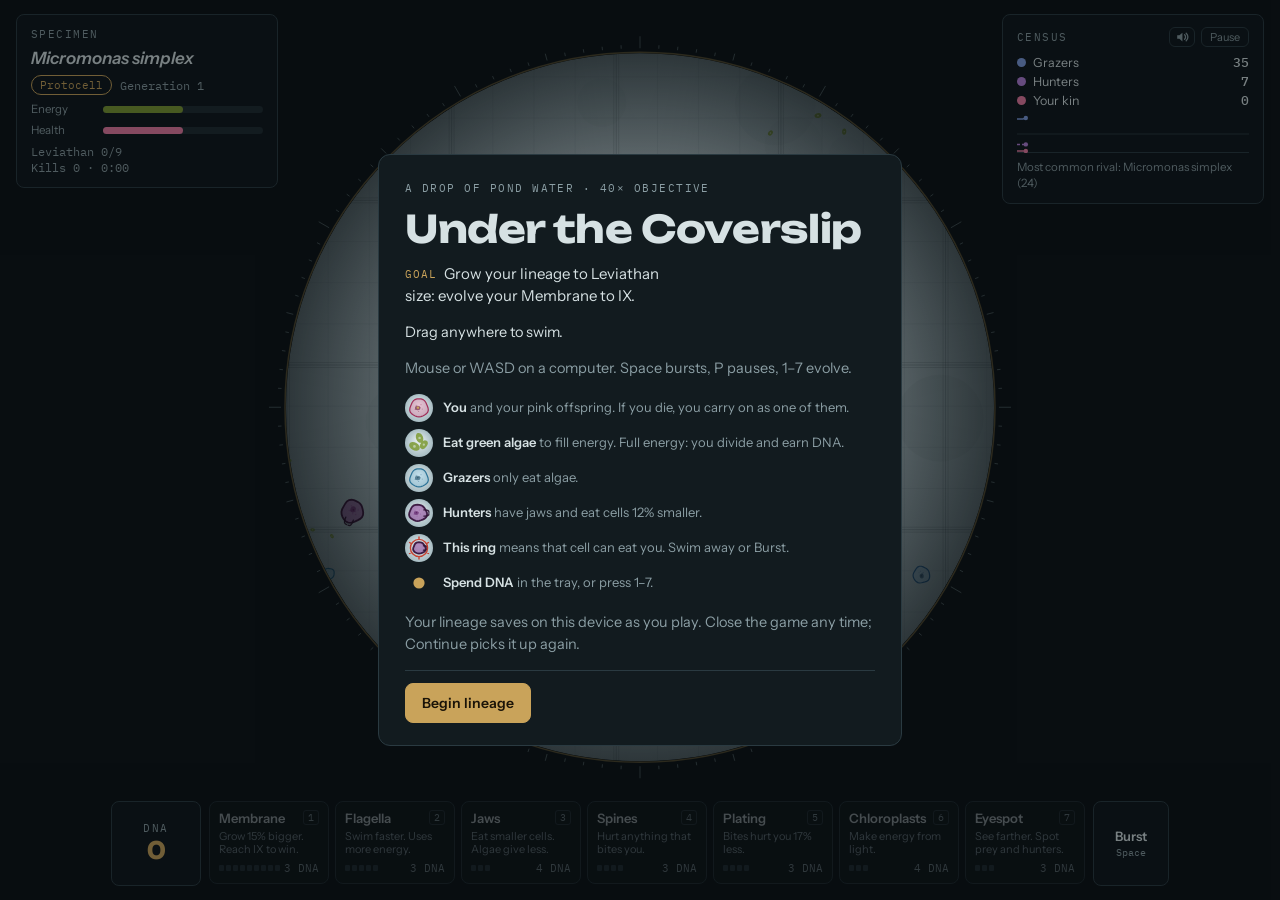
==== commit 6494a2fb: "Game: Drifting hunters threaten a lineage but don't grind it down Co-Authored-By: Claude Opus 5.5 <n" ====
--- a/docs/index.html
+++ b/docs/index.html
@@ -728,7 +728,9 @@
   // after the win (won) they come uncapped, at your speed and with full Jaws: there are still real stakes
   const r=clamp(player.r*rand(1.18,1.38),12,won?64:44);
   const g={speed:clamp(player.g.speed-(!won&&Math.random()<.5?1:0),0,MAX.speed),jaws:won?3:r>25?2:1,spikes:Math.random()<.3?1:0,armor:clamp(Math.floor(r/14),0,3),photo:0,eye:1};
-  const c=makeCell(x,y,r,g,rand(285,315),{announce:5,stalk:30,migrant:true});
+  // it stalks you for 30 s before the win, 10 s after (then it hunts like any other): a Leviathan's upkeep empties a
+  // divide's 45 energy in about 14 s of flight, so a 30 s stalk every 45-70 s starved the lineage down
+  const c=makeCell(x,y,r,g,rand(285,315),{announce:5,stalk:won?10:30,migrant:true});
   c.en=c.maxEn*.4;cells.push(c);FX.hunter();
   if(hints&8)toast('A larger hunter has drifted into the dish.',{pri:2});
   else{coach(8);toast('A larger hunter has drifted in. The red arrow at the edge points to it.',{pri:2,ms:5000})} // drawEdgeArrows, while announce>0
@@ -826,7 +828,8 @@
   // the offspring stays joined to you by a thinning neck for .45 s (drawCells), and a brass ring spreads from you
   if(cells.length<CAP+10){const k=offspring(p);k.en=k.maxEn*.5;k.split=.45;k.parent=p}
   ring(p,COL.brass,p.r*1.05,p.r*2.6,.55,2);
-  floater(p.x,p.y-p.r-8,`Gen ${gen} · +${gain} DNA`,COL.brass,14,600);youT=0; // the floater takes the 'you' label's place
+  const fl=floater(p.x,p.y-p.r-8,`Gen ${gen} · +${gain} DNA`,COL.brass,14,600);
+  if(deathCam&&deathCam.t>0)youAbove(fl);else youT=0; // the floater takes the 'you' label's place (in the death beat the heir's 3 s are still to come: youAbove)
   FX.divide();askPersist();
   if(!(hints&2)){coach(2);toast(touchUI()?'You earned DNA. Tap a gold-edged trait below.':'You earned DNA. Spend it in the tray, or press 1–7.',{pri:2,ms:5000})}
 }
@@ -860,7 +863,7 @@
   if(!tipBtn)hideTip();disarm(); // a trait card or an armed trait was the dead cell's: clear the view for the beat
   let best=null,bd=Infinity;
   for(const k of cells) if(k.kin&&!k.dead){const d=Math.hypot(k.x-p.x,k.y-p.y);if(d<bd){bd=d;best=k}}
-  if(best){const shrank=p.lv.size>0;
+  if(best){const shrank=p.lv.size>0&&!won; // as takeover() sizes the heir
     // the heir is safe from the killer and from every stalking migrant for 10 s (they would come straight for it)
     for(const c of cells)if(c.stalk>0||c===killer){c.stalk=0;c.ignore=best;c.ignoreT=10;if(c.tgt===p||c.tgt===best)c.tgt=null}
     takeover(best);heirs++;FX.takeover((DEATH_T-DEATH_PAN)/(RM?1:.5)+.15); // its two notes as the camera reaches the heir
@@ -896,11 +899,18 @@
   <div><dt>Kills</dt><dd>${kills}</dd></div><div><dt>Descendants played</dt><dd>${heirs}</dd></div>
   <div class="wide"><dt>Final form</dt><dd>${name}</dd></div>`;
 }
+// The heir takes your traits (lv). Before the win it is one Membrane level smaller; after it, it keeps the Leviathan's
+// size: drifters are sized from you, so a shrinking heir met smaller drifters, sank further with each death, and buying
+// Membrane IX again won nothing. Its energy is 70-90: never under the 70 an heir needs to get going, never enough to
+// divide at once (a big kin cell's own capacity is over the player's 100, so it could hold 110 and divide during the
+// death beat). Before the win a death also buys time: the next drifter is 110-140 s off at the soonest (a player who
+// never flees met one every 70-110 s, each one a death). After the win the 45-70 s interval is kept: real stakes
 function takeover(k){
   const old=player.lv;
   k.kin=false;k.isPlayer=true;k.life=Infinity;k.hue=338;
-  k.lv={...old,size:Math.max(0,old.size-1)};k.maxHp=0;applyLv(k);k.hp=k.maxHp;k.en=Math.max(k.en,70);k.shield=4;k.tgt=null;
+  k.lv={...old,size:won?old.size:Math.max(0,old.size-1)};k.maxHp=0;applyLv(k);k.hp=k.maxHp;k.en=clamp(k.en,70,k.maxEn*.9);k.shield=4;k.tgt=null;
   player=k;youT=3+(deathCam&&deathCam.t>0?deathCam.t:0); // 'you' shows for 3 s once the camera has reached the heir
+  if(!won)migrantT=Math.max(migrantT,rand(110,140));
 }
 
 /* ---------- AI ---------- */
@@ -934,7 +944,7 @@
 function aiSteer(c,dt){
   c.think-=dt;if(c.ignoreT>0)c.ignoreT-=dt;
   if(c.think<=0){c.think=rand(.18,.34);think(c)}
-  // A drifted-in hunter stalks you (stalk: seconds left, 30 from spawnMigrant): it locks on, at full speed once it
+  // A drifted-in hunter stalks you (stalk: seconds left, 30 from spawnMigrant, 10 after the win): it locks on, at full speed once it
   // senses you (.7 beyond), and lunges (a .5 s burst, every 3.5 s at most) within 40 of you. It holds off while it flees
   // something bigger, while you are shielded, and against Spines it can't take (3 levels over its Plating, as think()
   // rates prey); each bite on your spines drains its stalk too (bite()). Your death ends every stalk, and the killer and
@@ -1222,7 +1232,20 @@
   for(const p of parts){if(p.follow&&!p.follow.dead){p.x=p.follow.x;p.y=p.follow.y}p.x+=p.vx*dt;p.y+=p.vy*dt;p.life-=dt;if(!p.txt){p.vx*=.92;p.vy*=.92}}
   parts=parts.filter(p=>p.life>0);
 }
-function floater(x,y,txt,col,fs=12,fw=500){parts.push({x,y,vx:0,vy:-18,life:1.4,max:1.4,txt,col,fs,fw})}
+function floater(x,y,txt,col,fs=12,fw=500){const f={x,y,vx:0,vy:-18,life:1.4,max:1.4,txt,col,fs,fw};parts.push(f);return f}
+// the 'you' label (drawCells): its ring radius around the player (mr) and its baseline, in world units for px (world
+// units per screen px)
+const youMr=px=>{const pr=player.dr||player.r;return pr+px*9+(player.g.spikes?pr*.4:0)};
+const youY=px=>player.y-youMr(px)-px*4;
+// a buy or a divide in the death beat keeps the heir's 'you' (youT), so its floater (fl) starts a line above the label
+// instead of on it. The heir can swim up into the rising floater, so the label also hides while they overlap (youHid)
+let youFl=null;
+function youAbove(fl){const px=cam.v/FR;fl.y=youY(px)-px*16;youFl=fl}
+function youHid(px){
+  const f=youFl;if(!f)return false;
+  if(!(f.life>0)||!parts.includes(f)){youFl=null;return false} // faded, or the dish was reset under it
+  return Math.abs(f.y-youY(px))<px*14&&Math.abs(f.x-player.x)<px*(f.txt.length*f.fs*.3+14);
+}
 
 function update(dt){
   t+=dt;
@@ -1535,11 +1558,11 @@
     else if(player.g.eye>0&&canEat(player,c)&&d<warn)drawPreyMark(c.x,c.y,c.r,px);
   }
   // player marker: a dashed ring, turning
-  const mr=pr+px*9+(player.g.spikes?pr*.4:0);
+  const mr=youMr(px);
   ctx.save();ctx.translate(player.x,player.y);ctx.rotate(t*.6);ctx.strokeStyle=COL.fink;ctx.globalAlpha=.55;
   ctx.setLineDash([px*6,px*5]);ctx.lineWidth=px*1.5;ctx.beginPath();ctx.arc(0,0,mr,0,TAU);ctx.stroke();ctx.restore();
   // 'you' over the player for 3 s after a lineage starts, resumes or passes to an heir (fading over the last half second)
-  if(youT>0){ctx.globalAlpha=Math.min(1,youT/.5);fieldText('you',player.x,player.y-mr-px*4,px,COL.brass);ctx.globalAlpha=1}
+  if(youT>0&&!youHid(px)){ctx.globalAlpha=Math.min(1,youT/.5);fieldText('you',player.x,youY(px),px,COL.brass);ctx.globalAlpha=1}
 }
 function drawParts(px){
   for(const p of parts){
@@ -1818,7 +1841,8 @@
   if(player.r!==oldR&&!RM&&player.dr===undefined){player.dr=oldR;player.drv=0}
   if(!(hints&4)){coach(4);unnudge(el=>el!==$('burst'))} // the first evolve ends the traits' nudges
   const nm=plain(u.name),L=ROMAN[player.lv[u.k]];
-  floater(player.x,player.y-player.r-8,`${nm} ${L}`,COL.brass,13,600);youT=0; // the floater takes the 'you' label's place
+  const fl=floater(player.x,player.y-player.r-8,`${nm} ${L}`,COL.brass,13,600);
+  if(deathCam&&deathCam.t>0)youAbove(fl);else youT=0; // the floater takes the 'you' label's place (in the death beat: youAbove, as in divide())
   if(u.k==='jaws'&&player.lv.jaws===1&&!(hints&16)){coach(16);toast('Jaws: you can eat cells 12% smaller than you.',{pri:2,ms:5000})}
   const after=stageName(player),winning=player.lv.size>=9&&!won;
   // a brass ring and sparks from you, the button flashes brass. Not on the winning buy: the win has its own rings
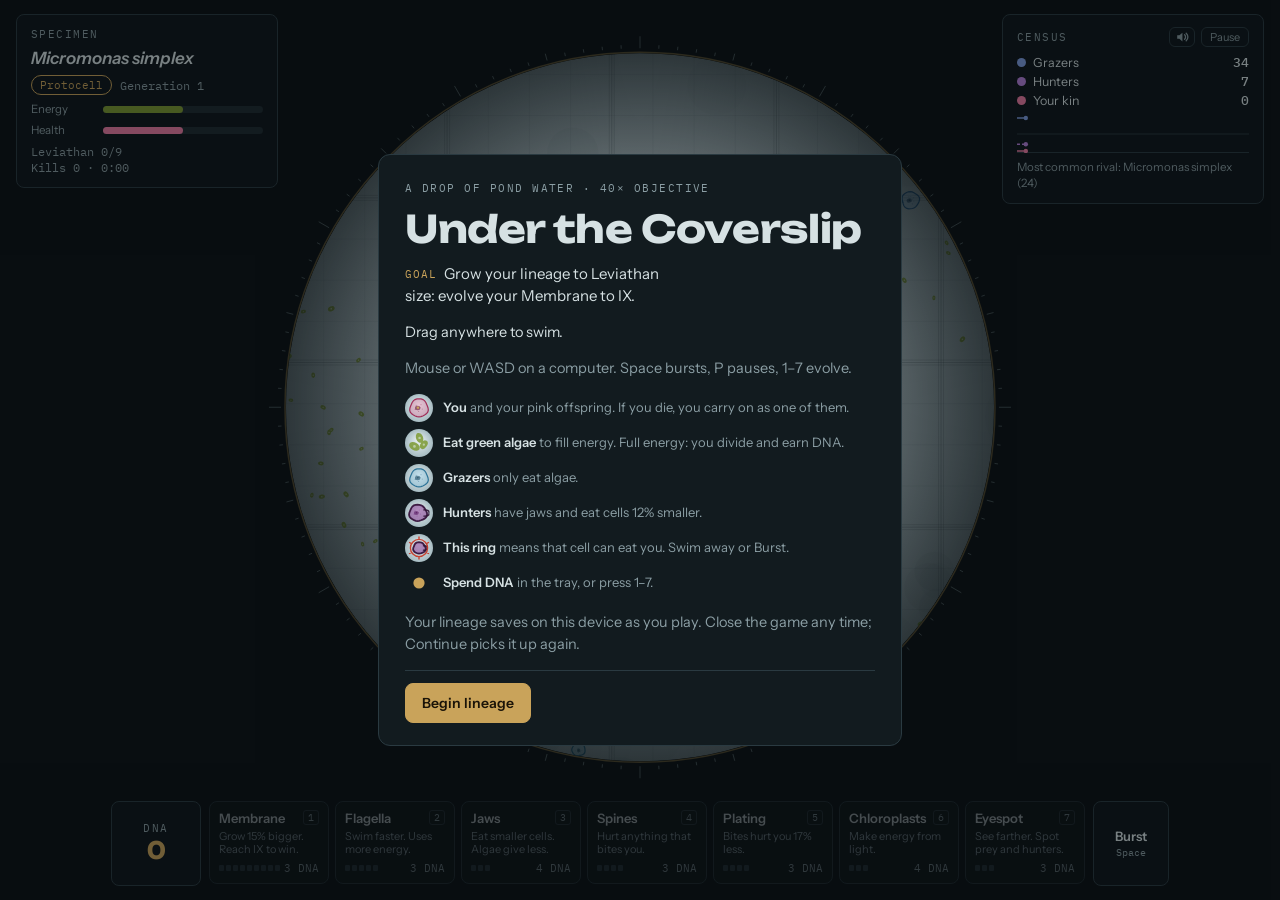
==== commit a7a15c27: "Game: Toasts never cover your own cell in phone landscape Co-Authored-By: Claude Opus 5.5 <noreply@a" ====
--- a/docs/index.html
+++ b/docs/index.html
@@ -1360,7 +1360,8 @@
   CX=W/2;layoutSide=side;placeTip();
   {const hz=$('hurt').style;hz.left=(CX-FR)+'px';hz.top=(CY-FR)+'px';hz.width=hz.height=(2*FR)+'px'} // the vignette: over the field
   $('toasts').style.top=(side?CY-FR+16:Math.max(topB+6,CY-FR+16))+'px';
-  $('toasts').style.width=side?Math.min(FR*1.6,420)+'px':'';
+  // side layouts: as wide as the field between the two HUD panels allows (never narrower than before), so long hints wrap less
+  {const tp=$('top');$('toasts').style.width=side?Math.max(Math.min(FR*1.6,420),Math.min(tp.lastElementChild.getBoundingClientRect().left-tp.firstElementChild.getBoundingClientRect().right-16,420))+'px':''}
   buildLayers();
   drawSpark();
   still=0;
@@ -1957,7 +1958,11 @@
 function toast(msg,o={}){
   const box=$('toasts'),el=document.createElement('div'),pri=o.pri??1;
   el.className='toast';el.textContent=msg;el.dataset.pri=pri;box.appendChild(el);
-  for(const cap=COMPACT.matches?2:3;box.children.length>cap;){let v=null;for(const e of box.children)if(!v||+e.dataset.pri<+v.dataset.pri)v=e;v.remove()}
+  const drop=()=>{let v=null;for(const e of box.children)if(!v||+e.dataset.pri<+v.dataset.pri)v=e;v.remove()};
+  for(const cap=COMPACT.matches?2:3;box.children.length>cap;)drop();
+  // side layouts (phone landscape): the camera keeps your cell at the field's centre, just below the toasts. While two or
+  // more toasts would reach down to it, the same rule drops one; a single toast always stays
+  if(layoutSide){const pr=player?player.r*FR/cam.v:0;while(box.children.length>1&&box.getBoundingClientRect().bottom>CY-pr-10)drop()}
   setTimeout(()=>el.remove(),o.ms||3400);
 }
 /* ---------- installed app: Back pauses, the screen stays awake, the save is kept ---------- */
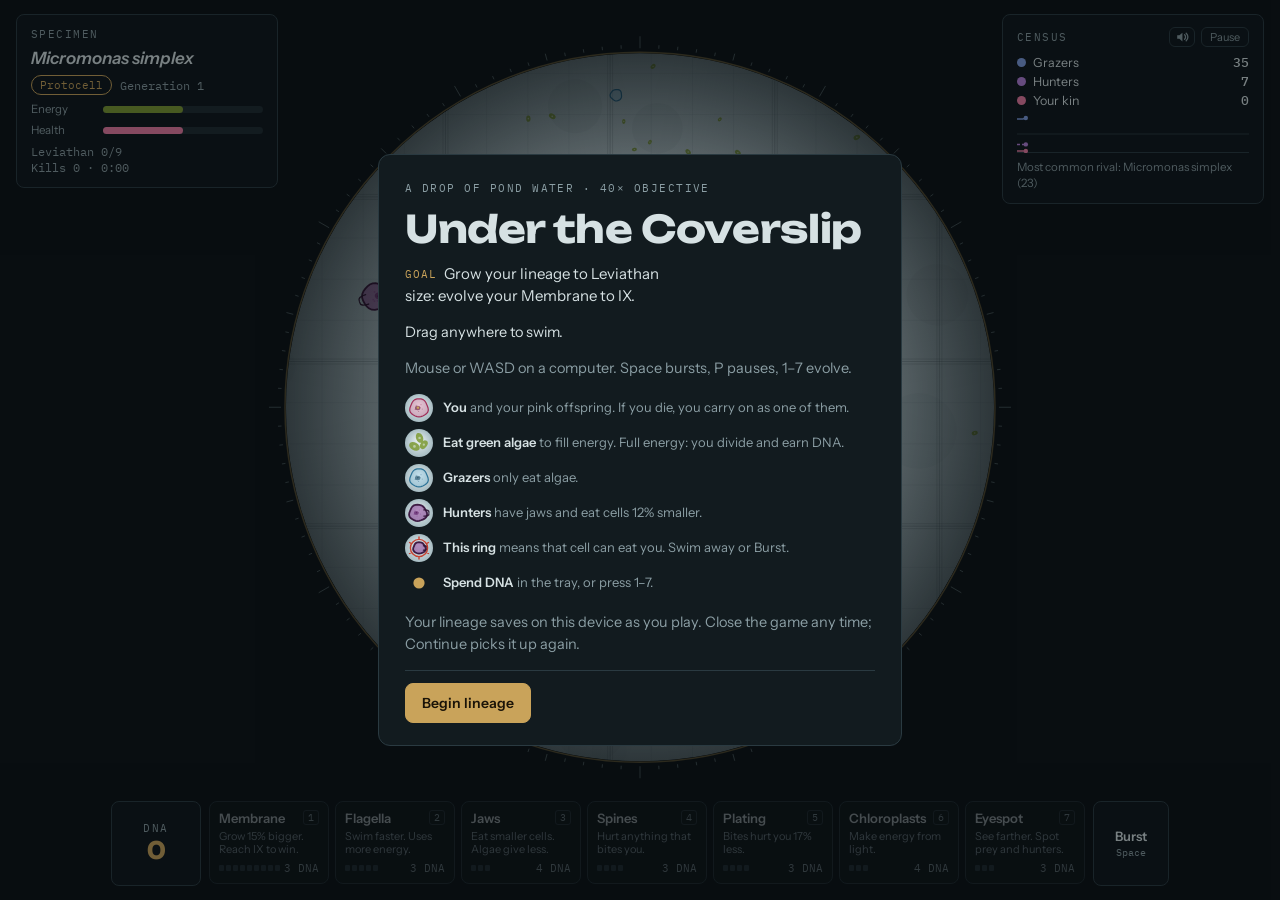
==== commit 8fafafff: "Game: Colour-blind, reduced-motion, contrast and audio polish Co-Authored-By: Claude Opus 5.5 <norep" ====
--- a/docs/index.html
+++ b/docs/index.html
@@ -56,7 +56,8 @@
 .fill{height:100%;width:100%;border-radius:4px;transform:translateX(-50%);transition:transform .15s linear} /* set by setBar(): no layout */
 .fill.en{background:var(--algae)}
 .fill.hp{background:var(--hud-kin)}
-.fill.low{background:var(--danger)}
+.fill.low{background:var(--danger);background-image:repeating-linear-gradient(45deg,transparent 0 3px,rgba(0,0,0,.35) 3px 5px)} /* low: red and striped (a
+   second cue: under deuteranopia the red and the Energy green look alike). A background, so setBar's transform path is untouched */
 .panel-head{display:flex;justify-content:space-between;align-items:center;gap:8px}
 #pauseBtn{pointer-events:auto;cursor:pointer;background:transparent;border:1px solid var(--line);border-radius:6px;font-size:11px;padding:2px 8px;color:var(--ink-dim)}
 #pauseBtn{position:relative}
@@ -154,6 +155,7 @@
 .up.can{border-color:var(--brass)}
 .up:disabled{cursor:default;opacity:.55}
 .up:focus-visible,.btn:focus-visible,#burst:focus-visible{outline:2px solid var(--brass);outline-offset:2px}
+.ups .up:focus-visible{outline-offset:1px} /* the strip scrolls, so it clips: the ring (1 + 2 px) fits its 3 px padding */
 .up-top{display:flex;justify-content:space-between;align-items:center;gap:4px}
 .up-name{font-weight:600;font-size:13px;hyphens:manual}
 .nm-short{display:none}
@@ -167,14 +169,15 @@
 .pips i.on{background:var(--brass)}
 .cost{white-space:nowrap;flex:none;font-family:var(--f-mono);font-size:11px;color:var(--brass);font-variant-numeric:tabular-nums}
 .up:not(.can) .cost{color:var(--ink-dim)}
-#burst{pointer-events:auto;flex:none;width:76px;background:var(--panel);border:1px solid var(--line);border-radius:8px;cursor:pointer;display:grid;place-content:center;gap:2px;font-weight:600;font-size:13px;position:relative;overflow:hidden}
+#burst{pointer-events:auto;flex:none;width:76px;background:var(--panel);border:1px solid var(--line);border-radius:8px;cursor:pointer;display:grid;place-content:center;gap:2px;font-weight:600;font-size:13px;position:relative;overflow:hidden;padding-inline:3px} /* room for 'low energy' at 10.5 px on one line */
 #burst small{font-family:var(--f-mono);font-size:10px;color:var(--ink-dim);font-weight:400}
-/* not ready (recharging or under 8 energy): the label dims; the recharge bar and 'low energy' stay readable */
-#burst.cool>.bl,#burst.cool>small{opacity:.5}
+/* not ready (recharging or under 8 energy): the label dims to --ink-dim (6.47:1 on the panel; opacity .5 was 4.24:1), and
+   'Space' is already ink-dim; the recharge bar and 'low energy' stay readable */
+#burst.cool>.bl{color:var(--ink-dim)}
 /* the recharge bar along the bottom edge fills over the cooldown (scaleX, written by refreshHud), then hides */
 #burst .bcd{position:absolute;left:0;bottom:0;width:100%;height:3px;background:var(--brass);transform:scaleX(0);transform-origin:0 50%;opacity:0;transition:transform .1s linear;pointer-events:none}
 #burst.cd .bcd{opacity:1}
-#burst .blow{display:none;font-family:var(--f-mono);font-size:9.5px;font-weight:500;line-height:1.1;color:var(--danger-ink);white-space:nowrap} /* compact and touch screens; one line */
+#burst .blow{display:none;font-family:var(--f-mono);font-size:10.5px;font-weight:500;line-height:1.1;color:var(--danger-ink);white-space:nowrap} /* compact and touch screens; one line */
 #burst.nope{animation:shake .3s} /* tapped while not ready (item 02's 'no') */
 #burst.nope>.bl{animation:bad .6s}
 #burst.fired{animation:fired .45s ease-out} /* a burst fired: a brief brass flash */
@@ -330,7 +333,7 @@
   .up-name{font-size:11.5px}
   .up{padding-inline:5px}
   .pips{gap:1px}
-  #burst{padding-inline:3px} /* 'low energy' stays one line in the 68 px button at 320 px */
+  #burst .blow{font-size:9.5px} /* 'low energy' stays one line in the 66 px button at 320 px (60 px of room) */
 }
 @media (max-width:319px){
   /* narrower than any phone held upright (the first Galaxy Fold's 280 px cover screen): the panels stack and the tray
@@ -347,7 +350,7 @@
   .top>.panel:last-child>#dominant{grid-column:1;grid-row:1;align-self:center}
 }
 @media (hover:none) and (pointer:coarse){.up kbd,#burst small,.keys{display:none}#burst.low>.blow{display:block}}
-@media (prefers-reduced-motion:reduce){.toast{animation:none}.fill{transition:none}.up.nope{animation:none}#dominant{transition:none}
+@media (prefers-reduced-motion:reduce){.toast{animation:none}.fill{transition:none}.up.nope{animation:none}.dna.nope{animation:none}#dominant{transition:none}
   .up.nudge,#burst.nudge{animation:none;outline:2px solid var(--brass);outline-offset:1px}
   .tip{animation:none}.up.armed{animation:none;box-shadow:none;outline:2px solid var(--brass);outline-offset:-3px} /* a static outline */
   #burst.nope{animation:none}#burst .bcd{transition:none}#burst.fired{animation:firedRM .4s step-end} /* a static brief tint */
@@ -464,7 +467,9 @@
 const COL={stage:tok('--stage'),field:tok('--field'),edge:tok('--field-edge'),fink:tok('--field-ink'),algae:tok('--algae'),meat:tok('--meat'),danger:tok('--danger'),brass:tok('--brass'),dim:tok('--ink-dim'),eyespot:tok('--eyespot'),line:tok('--line'),g:tok('--hud-grazer'),h:tok('--hud-hunter'),k:tok('--hud-kin')};
 const INK_BRASS='#7a5714'; // brass text on the bright field: 5.58:1 on --field (raw --brass is 2.01:1)
 const DEATH_INK='#9b2a1a'; // the death beat's 'eaten by this' label: red text on the field
-const RM=matchMedia('(prefers-reduced-motion: reduce)').matches;
+// reduced motion, followed live (the installed app lives for days): every use reads RM at the time of the effect
+let RM=matchMedia('(prefers-reduced-motion: reduce)').matches;
+try{const q=matchMedia('(prefers-reduced-motion: reduce)'),f=()=>{RM=q.matches};q.addEventListener?q.addEventListener('change',f):q.addListener(f)}catch(e){}
 // the compact layouts (phones, upright or sideways), as in the CSS: read COMPACT.matches when needed, it changes on rotation
 const COMPACT=matchMedia('(max-width:560px),(max-height:520px)');
 const TAU=Math.PI*2;
@@ -507,12 +512,12 @@
 // says a gesture isn't one (a touch's pointerdown: its touchend is), it waits for the next. navigator.audioSession
 // 'ambient' (Safari) lets the player's own music keep playing. Routing: master gain -> compressor -> speakers, one
 // shared 0.5 s noise buffer; every volume <= .28 into the compressor, and at most 24 voices at once. Behind a card the
-// context sleeps 2.5 s after it opens (rest(): the win chord and the extinction's fall ring out first), and at once when
-// the page hides. Haptics: navigator.vibrate (Android; iOS has none), only on touch screens (desktop Chrome has a no-op
-// one) and only once the page has had a gesture (a cross-origin frame, like the claude.ai Artifact, logs an error
-// otherwise). Both toggles are remembered ('coverslip-sound', 'coverslip-vibrate': '1'/'0', on by default; in memory
-// where storage is blocked). With sound off no AudioContext is ever made. FX is a plain object: later code may extend it
-// (FX.st is the shared state). Eating never vibrates.
+// context sleeps 2.5 s after it opens or after a tap on it (rest(): the win chord and the extinction's fall ring out
+// first), and at once when the page hides. Haptics: navigator.vibrate (Android; iOS has none), only on touch screens
+// (desktop Chrome has a no-op one) and only once the page has had a gesture (a cross-origin frame, like the claude.ai
+// Artifact, logs an error otherwise). Both toggles are remembered ('coverslip-sound', 'coverslip-vibrate': '1'/'0', on
+// by default; in memory where storage is blocked). With sound off no AudioContext is ever made. FX is a plain object:
+// later code may extend it (FX.st is the shared state). Eating never vibrates.
 const FX=(()=>{
   const get=k=>{try{return localStorage.getItem(k)!=='0'}catch(e){return true}};
   const put=(k,v)=>{try{localStorage.setItem(k,v?'1':'0')}catch(e){}};
@@ -534,7 +539,8 @@
         const comp=ac.createDynamicsCompressor();comp.threshold.value=-20;comp.ratio.value=6;comp.connect(ac.destination);
         out=ac.createGain();out.gain.value=.8;out.connect(comp);
         nbuf=ac.createBuffer(1,ac.sampleRate*.5|0,ac.sampleRate);const d=nbuf.getChannelData(0);for(let i=0;i<d.length;i++)d[i]=Math.random()*2-1}
-      if(ac.state!=='running'){const r=ac.resume();quiet(r);return r||null}
+      // a resume still pending when sound is switched off (sleep() only suspends a running context) ends suspended
+      if(ac.state!=='running'){const r=ac.resume();quiet(r);if(r&&r.then)r.then(()=>{if(!snd)sleep()},()=>{});return r||null}
     }catch(e){}
     return null;
   }
@@ -827,7 +833,7 @@
   const gain=divGain(p.lv);dna+=gain;
   // the offspring stays joined to you by a thinning neck for .45 s (drawCells), and a brass ring spreads from you
   if(cells.length<CAP+10){const k=offspring(p);k.en=k.maxEn*.5;k.split=.45;k.parent=p}
-  ring(p,COL.brass,p.r*1.05,p.r*2.6,.55,2);
+  if(RM)ring(p,COL.brass,p.r*1.6,p.r*1.6,.55,2);else ring(p,COL.brass,p.r*1.05,p.r*2.6,.55,2); // reduced motion: a still halo, fading
   const fl=floater(p.x,p.y-p.r-8,`Gen ${gen} · +${gain} DNA`,COL.brass,14,600);
   if(deathCam&&deathCam.t>0)youAbove(fl);else youT=0; // the floater takes the 'you' label's place (in the death beat the heir's 3 s are still to come: youAbove)
   FX.divide();askPersist();
@@ -891,7 +897,7 @@
 const DEATH_TIP={
   eaten:'Tip: hunters can only eat cells 12% smaller than themselves. Grow your Membrane, and swim away or Burst when you see the red ring.',
   spines:'Tip: spiny cells hurt to bite. Pick prey without spines, or add Plating.',
-  starved:'Tip: when Energy turns red, head for green algae. Chloroplasts make energy even when food is scarce.'};
+  starved:'Tip: when the Energy bar runs low (red and striped), head for green algae. Chloroplasts make energy even when food is scarce.'};
 // the win and game-over cards' numbers; dc (game over): the cause and a tip first
 function statsHTML(name,dc){
   const cause=dc?`<div class="wide cause"><dt>Cause</dt><dd>${causeText(dc,false,s=>`<i>${s}</i>`)}<p class="dtip">${DEATH_TIP[dc.kind]}</p></dd></div>`:'';
@@ -1848,7 +1854,8 @@
   const after=stageName(player),winning=player.lv.size>=9&&!won;
   // a brass ring and sparks from you, the button flashes brass. Not on the winning buy: the win has its own rings
   // (drawWin), and the game pauses for them
-  if(!winning){ring(player,COL.brass,player.r*1.05,player.r*2.4,.6,2);spray(player.x,player.y,COL.brass,10,60,1.5,.6,player.r)}
+  // (reduced motion: no sparks, a still halo that fades)
+  if(!winning){if(RM)ring(player,COL.brass,player.r*1.6,player.r*1.6,.6,2);else{ring(player,COL.brass,player.r*1.05,player.r*2.4,.6,2);spray(player.x,player.y,COL.brass,10,60,1.5,.6,player.r)}}
   upBtns[i].classList.remove('nope');bumpEl(upBtns[i],'got');
   if(after!==before){const nx=nextStage(player);toast(`Stage reached: ${after}.`+(nx?` Next: ${nx[1]} at Membrane ${ROMAN[nx[0]]}.`:''));if(!winning)FX.stage();bumpEl($('stage'),'bump')} // the win's chord stands for Leviathan
   if(winning){won=true;saveGame(); // the won lineage is kept now, not at the next autosave: the card says so
@@ -2058,7 +2065,9 @@
 $('vibBtn').addEventListener('click',()=>{FX.setVibrate(!FX.vibrate);syncSnd()});
 // (not for M or the Sound buttons: they toggle it themselves, and muting must not make a context first)
 const sndKey=e=>e.code==='KeyM'||!!(e.target&&e.target.closest&&e.target.closest('#sndBtn,#sndCardBtn'));
-for(const ev of['pointerdown','touchend','keydown','click'])addEventListener(ev,e=>{if(!sndKey(e))FX.unlock()},{capture:true,passive:true});
+// A gesture on a card (nothing sounds there) still makes or wakes the context, as iOS needs, then rests it: it sleeps 2.5 s
+// later unless the tap closed the card (Begin, Resume, Again, Keep evolving: mode and paused have changed by then)
+for(const ev of['pointerdown','touchend','keydown','click'])addEventListener(ev,e=>{if(!sndKey(e)){FX.unlock();if(mode!=='play'||paused)FX.rest()}},{capture:true,passive:true});
 document.addEventListener('visibilitychange',()=>{if(document.hidden&&mode==='play'){if(paused)saveGame();else togglePause()} // pausing saves
   if(document.hidden){wakeOff();FX.suspend()}else wakeOn(); // wakeOn() only takes the lock when playing and not paused
   if(!document.hidden)still=0}); // redraw a frozen (paused) frame on return, in case the canvas was dropped while hidden
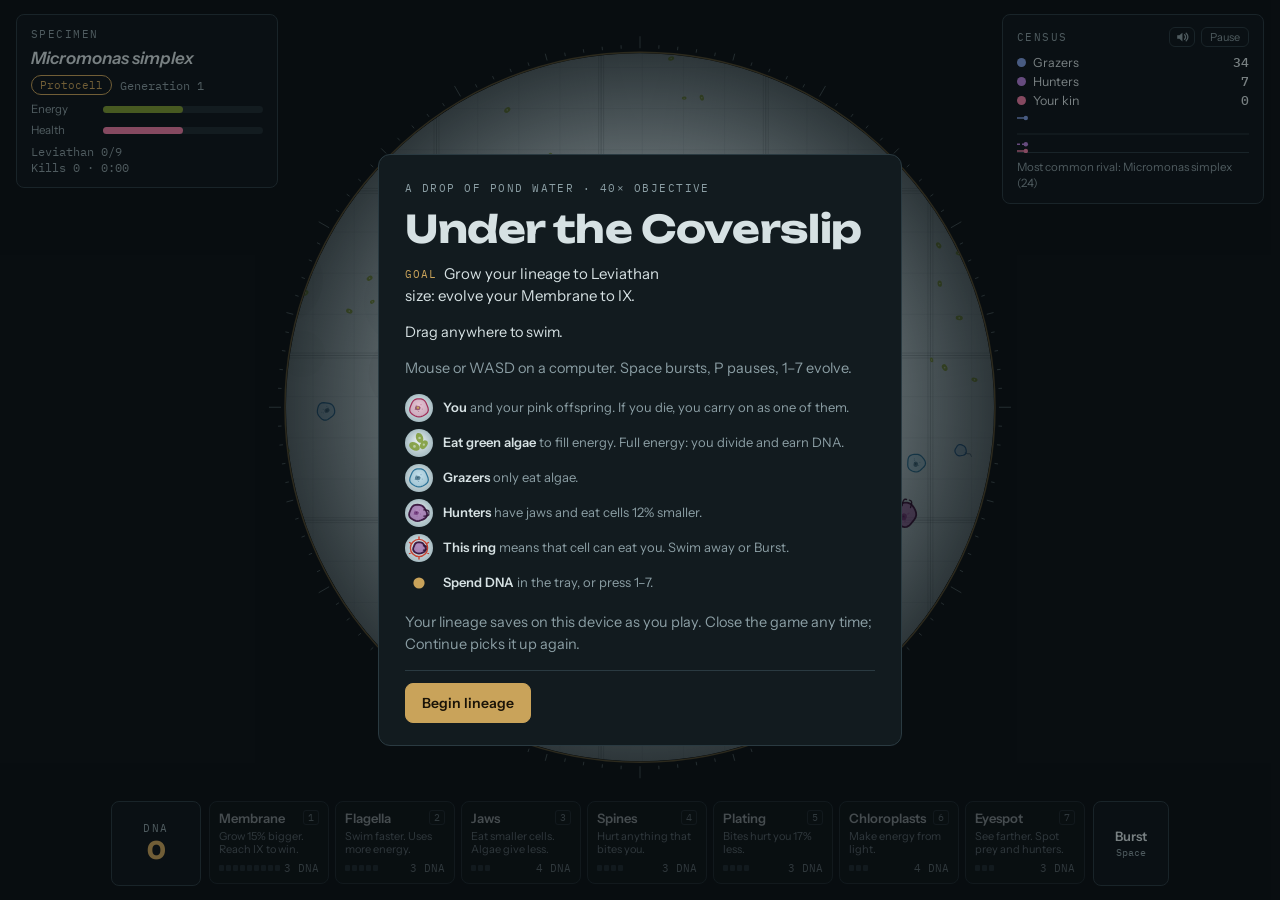
==== commit cdf8b0d7: "Game: Burst works right after Resume; honest save notes Co-Authored-By: Claude Opus 5.5 <noreply@ant" ====
--- a/docs/index.html
+++ b/docs/index.html
@@ -1065,8 +1065,9 @@
 // pointerup then does nothing, and its touchend is cancelled like a tap's. Moving 12 px first cancels it (it steers).
 // A card that just closed (cardClosedT, showOnly) doesn't pass on its double tap: a touch going down on one of these
 // buttons under 350 ms after it is the second half of a double tap on Resume, Keep evolving or Continue lineage, which
-// on phones sit over the tray. It does nothing (no onDown, no tap armed, no long press), and the click that may follow is
-// ignored as after any touch. Mouse and keyboard are unaffected.
+// on phones sit over the tray. It does nothing (no tap armed, no long press), and the click that may follow is ignored
+// as after any touch. Mouse and keyboard are unaffected. Burst (onDown) is exempt: a player who resumes and taps Burst
+// at once to escape must get the dash, and a stray burst only costs a little energy, where a stray tap could buy a trait.
 const LONG_MS=450;
 let tapGhost=null,cardClosedT=-1e9;
 document.addEventListener('click',e=>{const g=tapGhost;if(!g||!e.detail)return; // detail 0: keyboard or script
@@ -1078,7 +1079,7 @@
   let id=null,x=0,y=0,tT=-1e9,act=false,lp=0;
   const run=e=>{tapGhost={t:performance.now(),x:e.clientX,y:e.clientY,b};if(e.pointerType==='touch')act=true;fn(e)};
   b.addEventListener('pointerdown',e=>{if(!isT(e))return;tT=performance.now();
-    if(performance.now()-cardClosedT<350)return;
+    if(!o.onDown&&performance.now()-cardClosedT<350)return;
     if(o.onDown)run(e);else{id=e.pointerId;x=e.clientX;y=e.clientY;
       if(o.onLong){const pid=id,pt=e.pointerType;clearTimeout(lp);
         lp=setTimeout(()=>{if(id!==pid||joy.id===pid)return;id=null;if(pt==='touch')act=true;o.onLong(e)},LONG_MS)}}});
@@ -2029,7 +2030,7 @@
   // the compact phone HUD hides kills and time, so the pause card shows them
   // the card says the lineage is saved, so it saves now (not only at the last 8 s autosave)
   if(paused&&player){saveGame();$('pauseStats').textContent=`Generation ${gen} · Kills ${kills} · ${fmt(lineT)} · ${goalTxt()}`;
-    $('saveNote').textContent=canSave?'Saved on this device. Close the game any time; Continue picks it up again.':"Not saved: this window can't keep your lineage, so it ends when you close it.";
+    $('saveNote').textContent=updErr?'Not saved just now: something went wrong. Your last autosave is kept.':canSave?'Saved on this device. Close the game any time; Continue picks it up again.':"Not saved: this window can't keep your lineage, so it ends when you close it.";
     renderGuide()}
   showOnly(paused?'ovPause':null);if(paused)$('resumeBtn').focus();
 }
@@ -2092,6 +2093,7 @@
 // the title card's last line (#best, at boot): the record, then whether this window keeps a lineage. With a save it is
 // the record alone: the Continue button says the rest (and a 360x640 card with a save and a record has 6 px to spare)
 function titleNote(hasSave){
+  if(!canSave&&hasSave)return"Your last save can be continued, but this window can't save new progress, so play from here ends when it closes.";
   if(!canSave)return'Saving is off in this window (private browsing or an embedded view), so a lineage ends when it closes.';
   let rec='';
   try{const b=JSON.parse(localStorage.getItem('coverslip-best')||'null'),g=b&&+b.gen;if(g>0)rec=`Your best lineage here: ${g} generation${g===1?'':'s'} in ${fmt(+b.time||0)}.`}catch(e){}
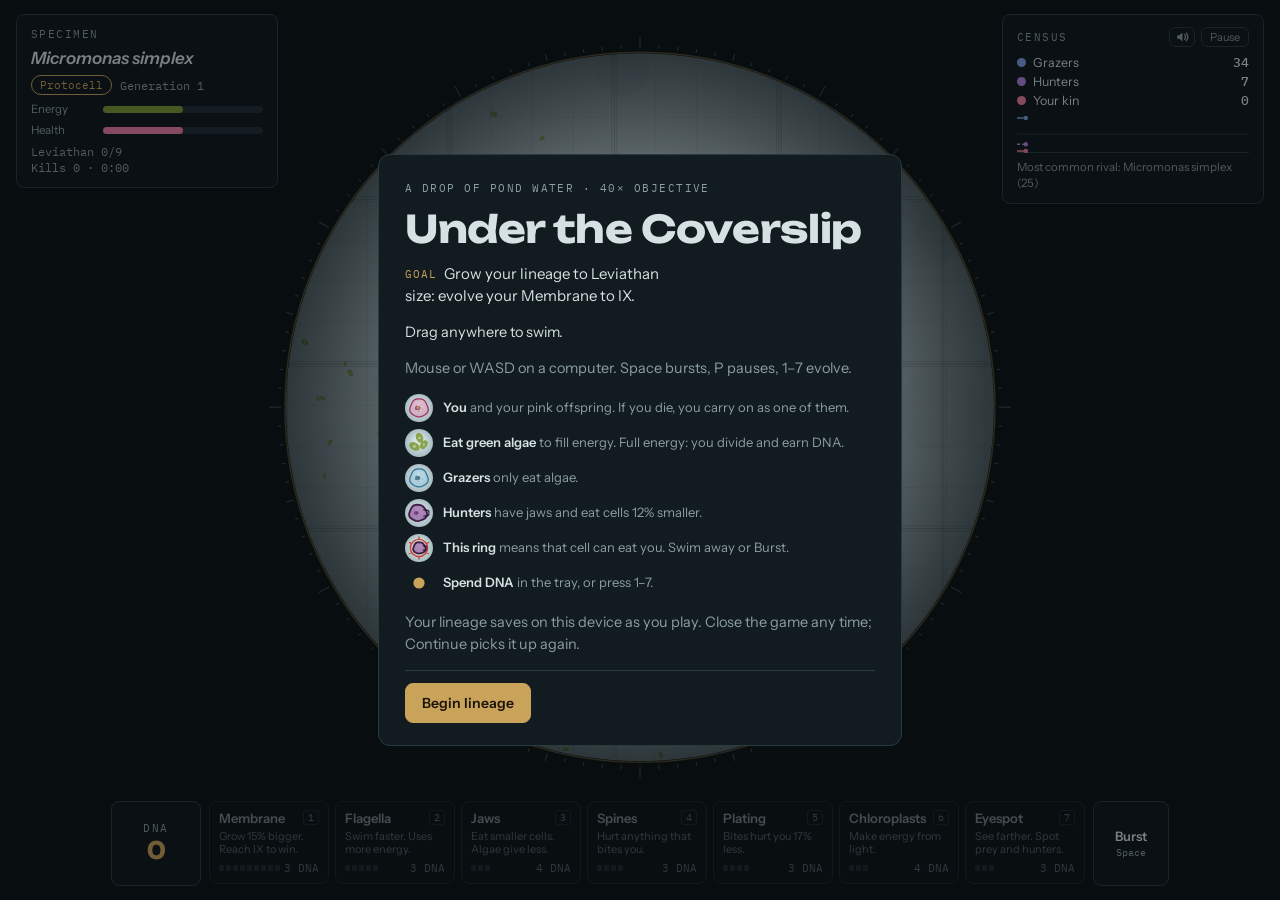
==== commit c5936bb3: "Game: Lineage record: portraits of each form and the key moments Co-Authored-By: Claude Opus 5.5 <no" ====
--- a/docs/index.html
+++ b/docs/index.html
@@ -215,6 +215,27 @@
 .stats .cause dd{font-style:normal;font-weight:400;font-size:14.5px;line-height:1.45}
 .stats .cause i{font-weight:600}
 .card .stats .dtip{margin:5px 0 0;font-size:13px;line-height:1.45;color:var(--ink-dim)}
+/* the lineage record (showRecord): a portrait of every form the line passed through, oldest to newest, then its key
+   moments. The strip scrolls sideways inside the card, which scrolls up and down; min-width 0 keeps the strip from
+   widening the card's grid. Each portrait's name and 'Gen N · m:ss' are text beside its (aria-hidden) canvas */
+.rec{display:grid;gap:8px;min-width:0}
+.forms{display:flex;align-items:flex-start;gap:3px;min-width:0;overflow-x:auto;overscroll-behavior-x:contain;touch-action:pan-x pan-y;padding:2px 2px 6px;scrollbar-width:thin;scrollbar-color:var(--line) transparent}
+.forms:focus-visible{outline:2px solid var(--brass);outline-offset:1px;border-radius:4px}
+.form{flex:none;width:86px;display:grid;justify-items:center;align-content:start;gap:3px;text-align:center}
+.form canvas{display:block;width:60px;height:60px}
+.form b{font-style:italic;font-weight:600;font-size:12.5px;line-height:1.2;overflow-wrap:anywhere}
+.form span{font-family:var(--f-mono);font-size:10.5px;line-height:1.25;color:var(--ink-dim);font-variant-numeric:tabular-nums}
+.forms .arr{flex:none;width:14px;height:10px;margin-top:27px;fill:none;stroke:var(--brass);stroke-width:1.3;stroke-linecap:round;stroke-linejoin:round} /* level with the portraits' centres */
+.forms .more{flex:none;margin-top:24px;font-family:var(--f-mono);font-size:10.5px;color:var(--ink-dim);white-space:nowrap}
+.moments{list-style:none;margin:0;padding:0;display:grid;gap:4px}
+.moments li{display:grid;grid-template-columns:3.3em minmax(0,1fr);column-gap:8px;font-size:13px;line-height:1.4;color:var(--ink-dim)}
+.moments time{font-family:var(--f-mono);font-size:11.5px;color:var(--brass);font-variant-numeric:tabular-nums;padding-top:1px}
+.moments i{color:var(--ink);font-weight:600}
+/* the pause card's copy is compact: smaller portraits and four moments (Resume stays in its sticky bar) */
+#pauseRec .form{width:76px}
+#pauseRec .form canvas{width:44px;height:44px}
+#pauseRec .arr{margin-top:19px}
+#pauseRec .more{margin-top:16px}
 /* the game-over card waits while the camera holds on the killer (or where you died), then fades in. It takes no taps or
    keys until it starts to show (inert, set by onPlayerDeath), so a finger still on the dish can't start a new lineage unseen */
 #ovOver:not([hidden]){animation:ovin .45s 1.1s both ease-out}
@@ -422,6 +443,7 @@
     <h2 id="overHead">Your line has ended</h2>
     <dl class="stats" id="overStats"></dl>
     <p class="small" id="overSave"></p>
+    <section class="rec" id="overRec" aria-label="Your lineage" hidden></section>
     <div class="actions"><button class="btn primary" id="againBtn" type="button">Start a new lineage</button><button class="btn upd" id="updBtn2" type="button" hidden>Update ready · Reload</button></div>
   </div>
 </div>
@@ -433,6 +455,7 @@
     <p>You have outgrown everything that lives in the dish. Larger hunters still drift in from outside, so keep evolving, or start again with a fresh cell.</p>
     <p class="small" id="winSave"></p>
     <dl class="stats" id="winStats"></dl>
+    <section class="rec" id="winRec" aria-label="Your lineage" hidden></section>
     <div class="actions"><button class="btn primary" id="contBtn" type="button">Keep evolving</button><button class="btn" id="newBtn" type="button">New lineage</button></div>
   </div>
 </div>
@@ -448,6 +471,7 @@
       <p class="guide-loop" id="guideLoop"></p>
       <ul id="guideList"></ul>
     </section>
+    <section class="rec" id="pauseRec" aria-label="Your lineage so far" hidden></section>
     <section class="guide" id="fieldGuide" aria-label="Field guide">
       <span class="eyebrow">Field guide</span>
       <ul class="legend" id="legendP"></ul>
@@ -714,6 +738,7 @@
   player=makeCell(x,y,10,{speed:0,jaws:0,spikes:0,armor:0,photo:0,eye:0},338,{isPlayer:true,life:Infinity,lv:{size:0,speed:0,jaws:0,spikes:0,armor:0,photo:0,eye:0}});
   recompute(player);player.hp=player.maxHp;player.en=40;player.shield=4;
   cells.push(player);
+  chron=[];chronAdd('start',`Began the line as ${binomial(player.g,player.r)}.`);
   // a sibling from the start: without one, a lineage that died before its first divide had no heir (1-4% of new ones).
   // Level with you or below: the 'you' label sits above you for the first 3 s
   const sib=makeCell(x+rand(-30,30),y+rand(0,30),9,{speed:0,jaws:0,spikes:0,armor:0,photo:0,eye:0},rand(330,346),{kin:true});sib.shield=4;cells.push(sib);
@@ -751,6 +776,18 @@
 let canSave=(()=>{try{localStorage.setItem('coverslip-probe','1');localStorage.removeItem('coverslip-probe');return true}catch(e){return false}})();
 let saveWarned=false;
 const r1=v=>Math.round(v*10)/10;
+// The lineage record (chron, saved): this lineage's moments, oldest first, each with the form the player had then (its
+// genes g and radius r), so the game-over, win and pause cards can show every form the line passed through (showRecord).
+// kind: start; form (a buy changed the species name); stage (a buy changed the stage); kill (the first); heir (a takeover,
+// with its cause); win; end (extinction). t is lineT in whole seconds. At most CHRON_MAX entries: when it is full the
+// first (how the line began) stays and the oldest after it goes
+let chron=[];
+const CHRON_MAX=60,CHRON_KINDS=['start','form','stage','kill','heir','win','end'];
+function chronAdd(kind,txt){
+  if(!player)return;
+  chron.push({t:Math.floor(lineT),gen,kind,txt,g:{...player.g},r:r1(player.r)});
+  if(chron.length>CHRON_MAX)chron.splice(1,chron.length-CHRON_MAX);
+}
 function snapshot(){
   if(mode!=='play'||!player||player.dead)return null;
   return{v:1,dna,gen,kills,lineT:r1(lineT),heirs,won,hints,maxSeen,migrantT:r1(migrantT),
@@ -758,7 +795,7 @@
       st:c.stalk>0?r1(c.stalk):undefined,an:c.announce>0?r1(c.announce):undefined,mg:c.migrant?1:undefined})),
     algae:algae.map(f=>[r1(f.x),r1(f.y),r1(f.r),r1(f.a)]),
     meat:meat.map(m=>[r1(m.x),r1(m.y),r1(m.r),r1(m.v),r1(m.life),r1(m.rot)]),
-    blooms:blooms.map(b=>({x:r1(b.x),y:r1(b.y),s:r1(b.s),vx:r1(b.vx),vy:r1(b.vy)})),hist:hist.slice(-80)};
+    blooms:blooms.map(b=>({x:r1(b.x),y:r1(b.y),s:r1(b.s),vx:r1(b.vx),vy:r1(b.vy)})),hist:hist.slice(-80),chron};
 }
 function restore(sv){
   if(!sv||sv.v!==1||!Array.isArray(sv.cells))return false;
@@ -785,13 +822,19 @@
     const okB=Array.isArray(sv.blooms)&&sv.blooms.length&&sv.blooms.every(b=>b&&fin([b.x,b.y,b.s,b.vx,b.vy]));
     const nb=okB?sv.blooms.map(({x,y,s,vx,vy})=>({x,y,s,vx,vy})):blooms;
     const nh=Array.isArray(sv.hist)?sv.hist.filter(p=>p&&fin([p.g,p.h,p.k])).slice(-80):[];
+    // the lineage record: a save from before it was kept has none ([]); an entry without a known kind, its words, a time,
+    // a generation or a form is dropped, and the genes it has are kept within their levels
+    const nr=Array.isArray(sv.chron)?sv.chron.filter(e=>e&&CHRON_KINDS.includes(e.kind)&&typeof e.txt==='string'&&e.g&&typeof e.g==='object'&&fin([e.t,e.gen,e.r])&&e.r>0)
+      .map(e=>{const g={};for(const k of GENES)g[k]=clamp(Math.round(num(e.g[k],0)),0,MAX[k]);return{t:Math.max(0,Math.floor(e.t)),gen:Math.max(1,Math.round(e.gen)),kind:e.kind,txt:e.txt.slice(0,240),g,r:e.r}}):[];
+    if(nr.length>CHRON_MAX)nr.splice(1,nr.length-CHRON_MAX);
     // maxSeen: the highest rival level announced. A gene the save lacks starts from what the rivals already carry, as a
     // new dish does (initWorld), so that isn't announced as news; a saved level is kept as it is (raising it to the live
     // maximum would skip the news of a level one rival carries but that hasn't spread yet)
     const ms={};
     for(const k of GENES){let m=0;for(const c of nc)if(!c.isPlayer&&!c.kin&&c.g[k]>m)m=c.g[k];ms[k]=clamp(Math.round(num(sv.maxSeen&&sv.maxSeen[k],m)),0,MAX[k])}
-    cells=nc;player=np;parts=[];algae=na;meat=nm;blooms=nb;hist=nh;maxSeen=ms;lastRivalNews=0;newsT=-1e9;unnudge();nudgeT=0;
+    cells=nc;player=np;parts=[];algae=na;meat=nm;blooms=nb;hist=nh;chron=nr;maxSeen=ms;lastRivalNews=0;newsT=-1e9;unnudge();nudgeT=0;
     dna=num(sv.dna,0);gen=Math.max(1,num(sv.gen,1));kills=num(sv.kills,0);lineT=num(sv.lineT,0);heirs=num(sv.heirs,0);won=!!sv.won;hints=num(sv.hints,0)|0;migrantT=num(sv.migrantT,75);
+    if(!chron.length)chronAdd('start',`Continued the line as ${binomial(player.g,player.r)}.`); // a save from before the record existed
     player.shield=2;youT=3;deathCam=deathCause=null;cam.x=player.x;cam.y=player.y;cam.v=viewR();FX.calm();hudDna=-1;hudName='';
     mode='play';paused=false;lastCensus=census();
     return true;
@@ -846,7 +889,7 @@
   for(let i=0;i<10;i++){const a=rand(TAU),s=rand(20,70);addPart({x:c.x,y:c.y,vx:Math.cos(a)*s,vy:Math.sin(a)*s,life:.6,max:.6,col:hsl(dispHue(c),50,40,1),r:rand(1,2.2)})}
   if(killer&&killer.isPlayer){
     const gain=1+Math.floor(c.r/15);dna+=gain;kills++;
-    if(kills===1)toast(`First kill · +${gain} DNA`);
+    if(kills===1){toast(`First kill · +${gain} DNA`);chronAdd('kill',`First kill: ${binomial(c.g,c.r)}.`)}
     floater(c.x,c.y,`+${gain} DNA`,COL.brass,13,600);FX.kill();
   }
   if(c.isPlayer)onPlayerDeath(killer);
@@ -873,13 +916,15 @@
     // the heir is safe from the killer and from every stalking migrant for 10 s (they would come straight for it)
     for(const c of cells)if(c.stalk>0||c===killer){c.stalk=0;c.ignore=best;c.ignoreT=10;if(c.tgt===p||c.tgt===best)c.tgt=null}
     takeover(best);heirs++;FX.takeover((DEATH_T-DEATH_PAN)/(RM?1:.5)+.15); // its two notes as the camera reaches the heir
+    chronAdd('heir',`${causeText(deathCause,false)} Carried on as an offspring${shrank?', one size smaller':''}.`); // the heir's form
     toast(`${causeText(deathCause,COMPACT.matches)} You carry on as your offspring${shrank?', one size smaller':''}.`,{pri:2,ms:5000})}
   else{
     const final=binomial(p.g,p.r);
+    chronAdd('end',`${causeText(deathCause,false)} No offspring were left.`); // the last form, while player is still the dead cell
     player=null;mode='over';clearSave();FX.extinct();
     const prior=+readBest().gen||0,isBest=recordBest(gen,lineT); // the record before this lineage: none = the first one
     $('overHead').textContent=won?'Your Leviathan lineage has ended':!prior?'Your first lineage has ended':isBest?'A new record for this slide':'Your line has ended';
-    $('overStats').innerHTML=statsHTML(final,deathCause);
+    $('overStats').innerHTML=statsHTML(final,deathCause);showRecord('overRec');
     // its save is gone (clearSave above): say so, and where the record lives
     $('overSave').textContent=canSave?"An extinct lineage can't be continued. Your best record stays on this device.":"An extinct lineage can't be continued, and this window can't keep records.";
     // the card fades in once the death has been seen (CSS #ovOver); until then it takes no taps or keys
@@ -904,6 +949,44 @@
   return cause+`<div><dt>Generations</dt><dd>${gen}</dd></div><div><dt>Time alive</dt><dd>${fmt(lineT)}</dd></div>
   <div><dt>Kills</dt><dd>${kills}</dd></div><div><dt>Descendants played</dt><dd>${heirs}</dd></div>
   <div class="wide"><dt>Final form</dt><dd>${name}</dd></div>`;
+}
+// The lineage record on a card (#overRec, #winRec, #pauseRec): a strip of portraits of every form the line passed through,
+// oldest to newest, joined by brass arrows, and below it the key moments with their times. Written when the card opens;
+// the portraits are drawn by drawPortraits (showOnly, resize), never per frame. compact (the pause card): smaller
+// portraits, fewer moments, and only once the line has had two forms. A form is a species name and a stage: the player's
+// radius is 10 x 1.15^Membrane, so its stage comes back from r
+const escHtml=s=>String(s).replace(/[&<>"]/g,m=>({'&':'&amp;','<':'&lt;','>':'&gt;','"':'&quot;'}[m]));
+const BIN_RE=new RegExp(`\\b(?:${[...GEN_H,...GEN_C].join('|')}) (?:${[...new Set([...Object.values(EPI),'simplex','mordax'])].join('|')})\\b`,'g'); // a species name, set in italics
+const formStage=e=>stageName({lv:{size:Math.round(Math.log(e.r/10)/Math.log(1.15))},g:e.g});
+function lineForms(){
+  const out=[];
+  for(const e of chron){const n=binomial(e.g,e.r),st=formStage(e),key=n+'|'+st,last=out[out.length-1];if(!last||last.key!==key)out.push({e,n,st,key})}
+  return out;
+}
+function showRecord(id,compact){
+  const box=$(id);if(!box)return;
+  const forms=lineForms();
+  box.hidden=!forms.length||compact&&forms.length<2;
+  if(box.hidden){box.textContent='';return}
+  // a long line keeps its first form and its latest ones (the strip scrolls sideways); the moments: the start, then the latest
+  const FM=compact?12:24,NM=compact?4:COMPACT.matches?6:8,size=compact?44:60;
+  const shown=forms.length>FM?[forms[0],...forms.slice(1-FM)]:forms,skip=forms.length-shown.length;
+  const arrow='<svg class="arr" viewBox="0 0 14 10" aria-hidden="true"><path d="M1 5h11.5M9 1.5 12.5 5 9 8.5"/></svg>';
+  let strip='';
+  shown.forEach((f,i)=>{
+    if(i)strip+=arrow;
+    if(i===1&&skip)strip+=`<span class="more" role="listitem">${skip} more</span>`+arrow;
+    strip+=`<div class="form" role="listitem"><canvas data-form="${i}" aria-hidden="true"></canvas><b>${escHtml(f.n)}</b><span>${f.st}<br>Gen ${f.e.gen} · ${fmt(f.e.t)}</span></div>`;
+  });
+  const ev=chron.filter(e=>e.kind!=='form'),mo=ev.length>NM?[ev[0],...ev.slice(1-NM)]:ev;
+  box.innerHTML=`<div class="eyebrow">${compact?'Your lineage so far':'Your lineage'}</div>`+
+    `<div class="forms" role="list" tabindex="0" aria-label="The forms your line passed through, oldest first">${strip}</div>`+
+    `<ol class="moments" aria-label="Key moments">${mo.map(e=>`<li><time>${fmt(e.t)}</time><span>${escHtml(e.txt).replace(BIN_RE,'<i>$&</i>')}</span></li>`).join('')}</ol>`;
+  // a bigger form is drawn bigger: its membrane's radius runs from 15% of the disc (a form with no size) to 30% for the
+  // largest on the strip, so a Protocell beside a Leviathan (3.5 times its radius) is still big enough to read
+  const fs=box.querySelector('.forms');if(fs)requestAnimationFrame(()=>{fs.scrollLeft=fs.scrollWidth}); // open on the newest forms
+  const rmax=Math.max(...shown.map(f=>f.e.r));
+  for(const cnv of box.querySelectorAll('canvas[data-form]')){const f=shown[+cnv.dataset.form];FORM_PT.set(cnv,{g:f.e.g,r:f.e.r,size,R:size*(.15+.15*f.e.r/rmax)})}
 }
 // The heir takes your traits (lv). Before the win it is one Membrane level smaller; after it, it keeps the Leviathan's
 // size: drifters are sized from you, so a shrinking heir met smaller drifters, sank further with each death, and buying
@@ -1373,7 +1456,7 @@
   drawSpark();
   still=0;
   aqN=aqT=aqF=aqS=0; // frames around a resize (new canvas, new layers) say nothing about the device: start afresh
-  for(const id of['ovTitle','ovPause'])if(!$(id).hidden)drawPortraits($(id)); // the DPR may have changed
+  for(const id of CARDS)if(!$(id).hidden)drawPortraits($(id)); // the DPR may have changed (the legend, the lineage record)
   // draw the new layout now: a resized canvas is blank, and the next drawn frame can be a few vsyncs away
   // (30 fps behind cards, none while paused)
   if(booted)paint();
@@ -1640,34 +1723,64 @@
 // and granules, so a portrait is the same every time. Drawn when the card that holds it opens and on a resize
 // (drawPortraits), never per frame.
 const PT_DOTS=[[-.3,-.28],[.22,-.36],[.36,.12],[-.05,.38],[-.42,.16],[.12,-.05],[-.2,.02]];
-function portrait(cnv,kind,size){
+// the portraits' shared steps: size the canvas for the screen's DPR (cleared, in CSS px), paint the lit field's disc, make
+// a still cell (fixed angle, wobble and granules), scale a subject to fill k of the disc, and draw with the game's code
+function ptCanvas(cnv,size){
   const d=clamp(window.devicePixelRatio||1,1,3),n=Math.round(size*d);
   if(cnv.width!==n||cnv.height!==n){cnv.width=n;cnv.height=n}
   cnv.style.width=cnv.style.height=size+'px';
-  const g=cnv.getContext('2d');if(!g)return;
-  g.setTransform(1,0,0,1,0,0);g.clearRect(0,0,n,n);g.setTransform(d,0,0,d,0,0);
+  const g=cnv.getContext('2d');if(!g)return null;
+  g.setTransform(1,0,0,1,0,0);g.clearRect(0,0,n,n);g.setTransform(d,0,0,d,0,0);return g;
+}
+function ptDisc(g,size){const h=size/2,gr=g.createRadialGradient(h,h*.8,size*.04,h,h,h);gr.addColorStop(0,COL.field);gr.addColorStop(1,COL.edge);
+  g.fillStyle=gr;g.beginPath();g.arc(h,h,h,0,TAU);g.fill()}
+function ptCell(r,gn,hue,o){const c=makeCell(0,0,r,{speed:0,jaws:0,spikes:0,armor:0,photo:0,eye:0,...gn},hue,{a:0,wob:0,...o});c.dots=PT_DOTS;return c}
+// fit: the subject's extent in units of its radius ([left, right, half height]) fills k of the disc's width
+function ptFit(g,size,r,[x0,x1,y],k=.7){const h=size/2,s=k*size/(r*Math.max(x1-x0,2*y));g.translate(h-(x0+x1)/2*r*s,h);g.scale(s,s);return 1/s}
+// the cells made here never join cells, and nextId is put back, so a portrait leaves the dish exactly as it was
+function ptDraw(g,fn){const id0=nextId,lf=lowFx;try{lowFx=false;withCtx(g,fn)}finally{lowFx=lf;nextId=id0}}
+function portrait(cnv,kind,size){
+  const g=ptCanvas(cnv,size);if(!g)return;
   const h=size/2;
   if(kind==='dna'){g.fillStyle=COL.brass;g.beginPath();g.arc(h,h,size*.2,0,TAU);g.fill();return} // the tray's DNA dot
-  const gr=g.createRadialGradient(h,h*.8,size*.04,h,h,h);gr.addColorStop(0,COL.field);gr.addColorStop(1,COL.edge);
-  g.fillStyle=gr;g.beginPath();g.arc(h,h,h,0,TAU);g.fill();
-  const id0=nextId,lf=lowFx;
-  const cell=(r,gn,hue,o)=>{const c=makeCell(0,0,r,{speed:0,jaws:0,spikes:0,armor:0,photo:0,eye:0,...gn},hue,{a:0,wob:0,...o});c.dots=PT_DOTS;return c};
-  // fit: the subject's extent in units of its radius ([left, right, half height]) fills 70% of the disc's width
-  const fit=(r,[x0,x1,y],k=.7)=>{const s=k*size/(r*Math.max(x1-x0,2*y));g.translate(h-(x0+x1)/2*r*s,h);g.scale(s,s);return 1/s};
-  try{lowFx=false;withCtx(g,()=>{
+  ptDisc(g,size);
+  const fit=(r,ext,k)=>ptFit(g,size,r,ext,k);
+  ptDraw(g,()=>{
     if(kind==='algae'){fit(3,[-2.3,2.3,2.3]);
       drawAlgae([{x:-3.2,y:2.4,r:3.2,a:.5},{x:3.4,y:1.2,r:2.7,a:2.2},{x:.4,y:-3.6,r:2.9,a:1.2}],false);return}
-    if(kind==='you'){const c=cell(10,{},ROLE0.k,{isPlayer:true});drawCell(c,fit(10,[-1.08,1.08,1.08]));return}
-    if(kind==='grazer'){const c=cell(9,{},ROLE0.g);drawCell(c,fit(9,[-1.08,1.08,1.08]));return}
-    const c=cell(12,{jaws:1},ROLE0.h);
+    if(kind==='you'){const c=ptCell(10,{},ROLE0.k,{isPlayer:true});drawCell(c,fit(10,[-1.08,1.08,1.08]));return}
+    if(kind==='grazer'){const c=ptCell(9,{},ROLE0.g);drawCell(c,fit(9,[-1.08,1.08,1.08]));return}
+    const c=ptCell(12,{jaws:1},ROLE0.h);
     if(kind==='hunter'){drawCell(c,fit(12,[-1.08,1.45,1.08],.74));return}
     // danger: the hunter inside its mark. In the field the mark's offsets are screen px (6 to the ring, 6 more to the
     // barb tips: a 13 px hunter's ring at 1.45 r); here they are r/12 each: the ring at 1.5 r, clear of the jaws (1.39 r)
     drawCell(c,fit(12,[-2,2,2],.82));drawDangerMark(0,0,12,12/12,1.3,Math.PI/6);
-  })}finally{lowFx=lf;nextId=id0}
-}
+  });
+}
+// A recorded form's extent in units of its radius ([behind, ahead, half height]), as drawCell draws a pink cell: flagella
+// trail from .9 r, 1.1 + .18 per level long; jaws reach 1.12 + .13 per level ahead; spines and plating stand off the
+// membrane (1.16 + .09 and 1.07 + .04 per level), whose still outline reaches about 1.08
+function formExt(g){
+  const rim=Math.max(1.08,g.spikes?1.16+.09*g.spikes:0,g.armor?1.08+.04*g.armor:0);
+  return[-Math.max(rim,g.speed?2+.18*g.speed:0),Math.max(rim,g.jaws?1.14+.13*g.jaws:0),rim];
+}
+// A form from the lineage record ({g, r}, size, and R: its membrane's radius in CSS px, which showRecord sets from r so
+// the strip shows the line growing): the player's own pink cell with those traits, facing right, like the legend's 'you'.
+// Long flagella or jaws can't leave the disc: then the whole form shrinks to fit 88% of its width
+function formPortrait(cnv,f){
+  const g=ptCanvas(cnv,f.size);if(!g)return;
+  ptDisc(g,f.size);
+  const h=f.size/2,[x0,x1,y]=formExt(f.g),s=Math.min(f.R/f.r,.88*f.size/(f.r*Math.max(x1-x0,2*y)));
+  g.translate(h-(x0+x1)/2*f.r*s,h);g.scale(s,s);
+  ptDraw(g,()=>drawCell(ptCell(f.r,f.g,ROLE0.k,{isPlayer:true}),1/s));
+}
+const FORM_PT=new WeakMap(); // a lineage record's canvas -> the form it shows ({g, r, size, R}), set by showRecord
 // a portrait that fails (a canvas the browser won't give a context) must never stop a card opening or a resize
-function drawPortraits(root){if(root)for(const cnv of root.querySelectorAll('canvas[data-pt]'))try{portrait(cnv,cnv.dataset.pt,28)}catch(e){}}
+function drawPortraits(root){
+  if(!root)return;
+  for(const cnv of root.querySelectorAll('canvas[data-pt]'))try{portrait(cnv,cnv.dataset.pt,28)}catch(e){}
+  for(const cnv of root.querySelectorAll('canvas[data-form]'))try{const f=FORM_PT.get(cnv);if(f)formPortrait(cnv,f)}catch(e){}
+}
 function render(){
   ctx.setTransform(1,0,0,1,0,0);ctx.drawImage(bgLayer,0,0);
   ctx.setTransform(DPR,0,0,DPR,0,0);
@@ -1843,7 +1956,7 @@
   learn(u.k); // keys 1-7 and a desktop click count as knowing the trait: a phone never previews it afterwards
   const c=cost(u);
   if(dna<c){nope(i);return false}
-  const pv=traitPreview(i),before=stageName(player),oldR=player.r;
+  const pv=traitPreview(i),before=stageName(player),oldR=player.r,nameB=binomial(player.g,player.r);
   dna-=c;player.lv[u.k]++;applyLv(player);disarm();FX.buy(u.k,player.lv[u.k]);
   // the membrane swells to its new size (FX.tick; a swell still running carries on toward the new size); reduced motion: at once
   if(player.r!==oldR&&!RM&&player.dr===undefined){player.dr=oldR;player.drv=0}
@@ -1853,6 +1966,11 @@
   if(deathCam&&deathCam.t>0)youAbove(fl);else youT=0; // the floater takes the 'you' label's place (in the death beat: youAbove, as in divide())
   if(u.k==='jaws'&&player.lv.jaws===1&&!(hints&16)){coach(16);toast('Jaws: you can eat cells 12% smaller than you.',{pri:2,ms:5000})}
   const after=stageName(player),winning=player.lv.size>=9&&!won;
+  // the lineage record: one entry per new form (a new species name or stage), naming the trait that made it
+  {const nameA=binomial(player.g,player.r),how=`evolved ${nm} ${L}`;
+    if(winning)chronAdd('win',`Reached Leviathan size as ${nameA}: ${how}.`);
+    else if(after!==before)chronAdd('stage',`Became ${nameA!==nameB?nameA+', ':''}a ${after}: ${how}.`);
+    else if(nameA!==nameB)chronAdd('form',`Became ${nameA}: ${how}.`)}
   // a brass ring and sparks from you, the button flashes brass. Not on the winning buy: the win has its own rings
   // (drawWin), and the game pauses for them
   // (reduced motion: no sparks, a still halo that fades)
@@ -1861,7 +1979,7 @@
   if(after!==before){const nx=nextStage(player);toast(`Stage reached: ${after}.`+(nx?` Next: ${nx[1]} at Membrane ${ROMAN[nx[0]]}.`:''));if(!winning)FX.stage();bumpEl($('stage'),'bump')} // the win's chord stands for Leviathan
   if(winning){won=true;saveGame(); // the won lineage is kept now, not at the next autosave: the card says so
     $('winSave').textContent=canSave?'Saved: close the game any time and keep evolving later.':"This window can't save, so this lineage ends when it closes.";
-    paused=true;FX.win();$('winStats').innerHTML=statsHTML(binomial(player.g,player.r));
+    paused=true;FX.win();$('winStats').innerHTML=statsHTML(binomial(player.g,player.r));showRecord('winRec');
     // the card waits while the rings spread (CSS #ovWin: 1.6 s, 0.5 s under reduced motion), taking no taps or keys
     // until it starts to show; Escape still closes it at once
     const ov=$('ovWin');ov.inert=true;showOnly('ovWin');
@@ -2031,7 +2149,7 @@
   // the card says the lineage is saved, so it saves now (not only at the last 8 s autosave)
   if(paused&&player){saveGame();$('pauseStats').textContent=`Generation ${gen} · Kills ${kills} · ${fmt(lineT)} · ${goalTxt()}`;
     $('saveNote').textContent=updErr?'Not saved just now: something went wrong. Your last autosave is kept.':canSave?'Saved on this device. Close the game any time; Continue picks it up again.':"Not saved: this window can't keep your lineage, so it ends when you close it.";
-    renderGuide()}
+    renderGuide();showRecord('pauseRec',true)}
   showOnly(paused?'ovPause':null);if(paused)$('resumeBtn').focus();
 }
 // Starting over when that would discard a lineage takes two taps: the first only arms the button for 4 s and says
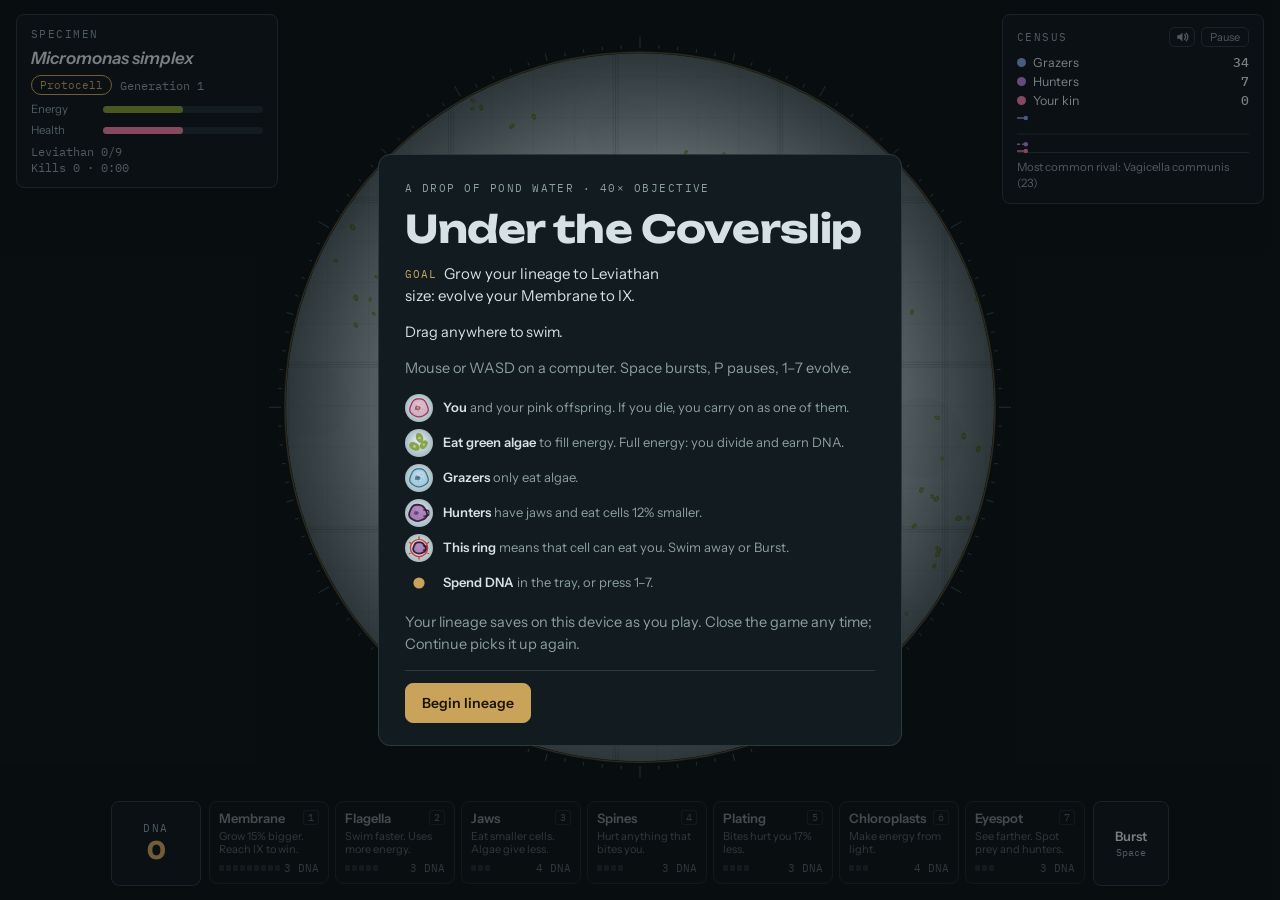
==== commit 156c3a8f: "Game: Real rival species: named, splitting, dying out Co-Authored-By: Claude Opus 5.5 <noreply@anthr" ====
--- a/docs/index.html
+++ b/docs/index.html
@@ -204,7 +204,8 @@
 .legend b{font-weight:600;color:var(--ink)}
 .legend canvas{display:block;width:28px;height:28px}
 .only-sm{display:none} /* the compact layouts' wording (phones); .hide-sm is everyone else's */
-#fieldGuide .legend{gap:0} /* in the pause card its rows take the guide list's rules and padding, like the traits above */
+#fieldGuide .legend,#rivalGuide .legend{gap:0} /* in the pause card its rows take the guide list's rules and padding, like the traits above */
+#rivalGuide .warn{color:var(--danger-ink);font-weight:600} /* 'Can eat you now': words first, the colour only adds to them */
 .stats{display:grid;grid-template-columns:repeat(2,minmax(0,1fr));gap:10px;margin:0}
 .stats div{border-top:1px solid var(--line);padding-top:6px}
 .stats dt{font-size:11.5px;color:var(--ink-dim)}
@@ -472,6 +473,11 @@
       <ul id="guideList"></ul>
     </section>
     <section class="rec" id="pauseRec" aria-label="Your lineage so far" hidden></section>
+    <!-- the rival species now in the dish (showRivals); each canvas is a portrait of the species' largest member -->
+    <section class="guide" id="rivalGuide" aria-label="Rival species" hidden>
+      <span class="eyebrow">Rival species</span>
+      <ul class="legend" id="rivalList"></ul>
+    </section>
     <section class="guide" id="fieldGuide" aria-label="Field guide">
       <span class="eyebrow">Field guide</span>
       <ul class="legend" id="legendP"></ul>
@@ -519,6 +525,17 @@
 const GEN_H=['Micromonas','Planktella','Dorsocyta','Megacella','Gigantocyta'];
 const GEN_C=['Lycomonas','Voracella','Raptocyta','Tyrannocyta','Leviathella'];
 const EPI={speed:'velox',spikes:'spinosa',armor:'loricata',photo:'viridis',eye:'oculata'};
+// Rival species' names (nameSpecies): a genus by role, soft for grazers and predatory for hunters, never one of the
+// player's genera above (so a rival can't share your name), and an epithet from the founder's strongest trait. Made up
+// for this game; real organisms' names are avoided where known (Micromonas, the player's first genus, is a real alga and
+// stays as it was). Epithets are at most 9 letters, so 'Rival: P. vigilans (12)' fits the compact HUD's one line
+const SPG={g:['Placidella','Nubicyta','Pellucella','Serenocyta','Pallidella','Otiocyta','Glebomonas','Vagicella','Lumicyta','Tardicyta','Mollicella','Quietomonas','Lenicyta','Sedulella'],
+  h:['Velocella','Praedocyta','Dentimonas','Furocella','Rapacyta','Mordicella','Lupicyta','Sicariella','Harpocyta','Avidomonas','Ferocella','Vorocyta','Cruentella','Insidella']};
+const SPE={speed:['cursor','agilis','fugax','celer','volans'],spikes:['hirsuta','echinata','aculeata','horrida','setosa'],
+  armor:['scutata','tecta','clipeata','munita','galeata'],photo:['solaris','viridula','lucida','chlorina','aprica'],
+  eye:['vigilans','perspicax','argus','oculifera','speculans'],jaws:['rapax','vorax','edax','ferox','mordens'],
+  none:['vulgaris','modesta','tenuis','humilis','placida','minuta','communis']};
+const SPE_ALL=Object.values(SPE).flat();
 
 const rand=(a=1,b)=>b===undefined?Math.random()*a:a+Math.random()*(b-a);
 const clamp=(v,a,b)=>v<a?a:v>b?b:v;
@@ -664,6 +681,8 @@
 // the census news line (news()): its two texts (wide HUD, compact HUD) and the lineT it came at; lastRivalNews: the lineT
 // of the last rival-evolution item. maxSeen (saved): per gene, the highest rival level announced so far
 let newsTxt='',newsSm='',newsT=-1e9,lastRivalNews=0;
+// the rival species (saved; see 'rival species' below): id -> record, the next id, and the lineT of the last species item
+let species=new Map(),nextSp=1,lastSpNews=0;
 
 function binomial(g,r){
   const i=clamp(Math.floor((r-6)/7),0,4);
@@ -717,6 +736,12 @@
   for(let i=0;i<7;i++)cells.push(newAI(true));
   // staggered ages: from age 0 the age>8 breeding gate released all 41 at t=8 s together (life spans are 100-170 s)
   for(const c of cells)c.age=rand(0,8);
+  // the founding species: one per starting variant (grazers and hunters, each with and without Flagella), so a new dish
+  // starts with two grazer and two hunter species without changing who it starts with
+  species=new Map();nextSp=1;lastSpNews=0;
+  const first={};
+  for(const c of cells){const key=(c.g.jaws?'h':'g')+c.g.speed;const s=first[key]||(first[key]=foundSpecies(c.g,c.r,null,false));joinSpecies(c,s,false)}
+  for(const s of species.values())s.born=0; // lineT still holds the last lineage's time here
   maxSeen={};GENES.forEach(k=>maxSeen[k]=Math.max(...cells.map(c=>c.g[k])));
 }
 function applyLv(p){
@@ -729,7 +754,7 @@
   if(mode==='play'&&player)recordBest(gen,lineT);
   else{const sv=loadSave();if(sv&&sv.v===1)recordBest(sv.gen||0,sv.lineT||0)}
   initWorld();
-  dna=0;gen=1;kills=0;lineT=0;heirs=0;won=false;hints=coachedNow();migrantT=75;lastRivalNews=0;newsT=-1e9;youT=3;clearSave();
+  dna=0;gen=1;kills=0;lineT=0;heirs=0;won=false;hints=coachedNow();migrantT=75;lastRivalNews=0;lastSpNews=0;newsT=-1e9;youT=3;clearSave();
   deathCam=deathCause=null;clearTimeout(overT);$('ovOver').inert=false;clearTimeout(winT);$('ovWin').inert=false;
   unnudge();nudgeT=0;FX.calm();hudDna=-1;hudName='';
   histT=1.5;
@@ -762,10 +787,129 @@
   // it stalks you for 30 s before the win, 10 s after (then it hunts like any other): a Leviathan's upkeep empties a
   // divide's 45 energy in about 14 s of flight, so a 30 s stalk every 45-70 s starved the lineage down
   const c=makeCell(x,y,r,g,rand(285,315),{announce:5,stalk:won?10:30,migrant:true});
+  joinSpecies(c,outsiderSpecies(g,r),false);
   c.en=c.maxEn*.4;cells.push(c);FX.hunter();
   if(hints&8)toast('A larger hunter has drifted into the dish.',{pri:2});
   else{coach(8);toast('A larger hunter has drifted in. The red arrow at the edge points to it.',{pri:2,ms:5000})} // drawEdgeArrows, while announce>0
 }
+
+/* ---------- rival species ---------- */
+// Rivals belong to real lineages (clades), not to labels worked out from their genes. Every rival (not you, not your
+// kin) carries a species id c.sp; an offspring inherits its parent's, unless its genes have drifted far from the genes
+// its species was founded with: a flip between grazer and hunter (Jaws gained or lost) always founds a new species, and
+// otherwise a total of SP_D levels away from the founder does. Measured over 20 sim-minutes (eco.js-style, 3 runs each):
+// with no player, SP_D 2 founds 148-204 species and 45-49 reach 3 members; 3 founds 84-113, 24-35 reach 3 and 15-25
+// reach 4 (6-13 of those die out); 4 founds 64-79. Played (an algae bot), SP_D 2 filled nearly every 25 s news slot (25 species items) and crowded the trait news
+// out (6-8 items, 10-11 otherwise); at 3 trait news is untouched. A species is news at SP_NEWS living members: at 3 that
+// was 17-24 items in 20 minutes, most of them clades of exactly 3; at 4 it is 10-11, about one every two minutes.
+// A new species' founder genes are its first cell's. Drifting hunters are outsiders: one drifting species while the
+// drifters stay alike (they are sized from you, so they change as you grow), a new one when they have drifted SP_D away.
+// Species are bookkeeping, names and looks only: nothing in the game's rules reads them.
+// A record: {id, name, role 'g'|'h', g (founder genes), born (lineT), parent (id or null), pn (the parent's name, kept so a
+// pruned parent needs no lookup), peak, n (alive at the last census), ext (lineT it died out, or null), mig (outsiders),
+// told (its arrival was news, or it founded the dish), toldExt, top (it was once the most common rival), hue, dots}
+const SP_D=3,SP_NEWS=4,SP_KEEP=20,SP_BAND={g:[192,244],h:[272,324]};
+// a species' look: its cells share one granule layout (dots), which also carries the outline: lobes (3-5 bumps on the
+// membrane) and asp (elongation along the swim axis, area kept). A cell with dots of its own (you, kin, a portrait, a
+// cell a test stages) draws the plain outline, as before
+const SP_LOOKS=[[3,1],[4,1.07],[5,1],[3,1.14],[4,1],[5,1.07],[3,1.07],[4,1.14],[5,1.14]];
+const geneDist=(a,b)=>{let d=0;for(const k of GENES)d+=Math.abs((a[k]||0)-(b[k]||0));return d};
+// a rival's name as the game shows it: its species', or (a cell without one) the name its genes would give it
+function spName(c){const s=c&&c.sp&&species.get(c.sp);return s?s.name:c?binomial(c.g,c.r):''}
+// a unique name among the species on record (living ones always; the kept extinct ones too while names last)
+function nameSpecies(role,g){
+  let k='none',bv=0;for(const q in EPI)if(g[q]>bv){bv=g[q];k=q}
+  if(role==='h'&&g.jaws>=bv)k='jaws';
+  const all=new Set(),live=new Set();for(const s of species.values()){all.add(s.name);if(s.ext===null)live.add(s.name)}
+  const G=SPG[role],pick=a=>a[(Math.random()*a.length)|0];
+  for(let i=0;i<60;i++){const n=pick(G)+' '+pick(i<30?SPE[k]:SPE_ALL);if(!all.has(n))return n}
+  for(const a of G)for(const b of SPE_ALL){const n=a+' '+b;if(!live.has(n))return n}
+  return pick(G)+' '+pick(SPE[k]); // over 400 living species of one role: never in a dish capped at CAP cells
+}
+// a new species' look: the hue (in its role's band) farthest from the living species of its role, and the outline
+// least used among them, never its parent's
+function speciesLook(role,par){
+  const live=[];for(const s of species.values())if(s.ext===null&&s.role===role)live.push(s);
+  const [lo,hi]=SP_BAND[role];let hue=lo,bd=-1;
+  for(let i=0;i<9;i++){const h=lo+(hi-lo)*i/8;let d=99;for(const s of live)d=Math.min(d,Math.abs(s.hue-h));d+=rand(.5);if(d>bd){bd=d;hue=h}}
+  let li=0,bu=1e9;
+  SP_LOOKS.forEach(([l,a],i)=>{if(par&&par.dots.lobe===l&&par.dots.asp===a)return;let u=rand(.5);for(const s of live)if(s.dots.lobe===l&&s.dots.asp===a)u++;if(u<bu){bu=u;li=i}});
+  const dots=[];for(let i=0;i<7;i++){const a=rand(TAU),d=Math.sqrt(Math.random())*.55;dots.push([Math.cos(a)*d,Math.sin(a)*d])}
+  dots.lobe=SP_LOOKS[li][0];dots.asp=SP_LOOKS[li][1];
+  return{hue,dots};
+}
+function foundSpecies(g,r,par,mig){
+  const role=g.jaws>0?'h':'g',{hue,dots}=speciesLook(role,par);
+  const s={id:nextSp++,name:nameSpecies(role,g),role,g:{...g},born:Math.floor(lineT),parent:par?par.id:null,pn:par?par.name:null,
+    peak:0,n:0,ext:null,mig:!!mig,told:!par&&!mig,toldExt:false,top:false,hue,dots};
+  species.set(s.id,s);return s;
+}
+// c joins s: its id, its look, and its hue: the species' own (exact, its founder) or close to it, so members look alike
+function joinSpecies(c,s,exact){
+  c.sp=s.id;c.dots=s.dots;s.n++;
+  const [lo,hi]=SP_BAND[s.role];c.hue=exact?s.hue:clamp(s.hue+gauss()*2.5,lo,hi);
+}
+// the species an offspring of p (genes g) belongs to: p's, or a new one split from it
+function childSpecies(p,g,r){
+  const ps=p.sp&&species.get(p.sp);
+  if(!ps)return adoptSpecies(g,r,!!p.migrant);
+  if((g.jaws>0)!==(ps.g.jaws>0)||geneDist(g,ps.g)>=SP_D)return foundSpecies(g,r,ps,false);
+  return ps;
+}
+// a cell with no species (an old save, a cell made by hand): a living species of its role whose founder is near its
+// genes, else a new founding one
+function adoptSpecies(g,r,mig){
+  const role=g.jaws>0?'h':'g';let best=null,bd=SP_D;
+  for(const s of species.values())if(s.ext===null&&s.role===role&&s.mig===mig){const d=geneDist(g,s.g);if(d<bd){bd=d;best=s}}
+  return best||foundSpecies(g,r,null,mig);
+}
+function outsiderSpecies(g,r){return adoptSpecies(g,r,true)}
+// census(): count the living per species, note peaks, extinctions and the most common one; prune the table: an extinct
+// species that never reached SP_NEWS goes at once (it was never news), and only the SP_KEEP latest other extinct ones stay
+function countSpecies(){
+  for(const s of species.values())s.n=0;
+  for(const c of cells){if(c.isPlayer||c.kin||c.dead)continue;let s=c.sp&&species.get(c.sp);if(!s){s=adoptSpecies(c.g,c.r,!!c.migrant);c.sp=s.id}s.n++} // an adopted cell keeps its own look
+  let dom=null,ext=0;
+  for(const s of species.values()){
+    if(s.n>s.peak)s.peak=s.n;
+    if(s.n>0)s.ext=null;else if(s.ext===null)s.ext=Math.floor(lineT);
+    if(s.n>0&&(!dom||s.n>dom.n))dom=s;
+    if(s.ext!==null)ext++;
+  }
+  if(dom)dom.top=true;
+  if(ext)for(const s of species.values())if(s.ext!==null&&s.peak<SP_NEWS)species.delete(s.id);
+  let kept=0;for(const s of species.values())if(s.ext!==null)kept++;
+  if(kept>SP_KEEP){const old=[...species.values()].filter(s=>s.ext!==null).sort((a,b)=>a.ext-b.ext);for(const s of old.slice(0,kept-SP_KEEP))species.delete(s.id)}
+  return dom;
+}
+// Species news, on the census news line when no trait news is due (rivalNews: one item per 25 s, shared): a species
+// once it has SP_NEWS living members (most never get there: most new species are a cell or two that die out), and the
+// extinction of one that had SP_NEWS or more and was ever news (the founding species count). Stale items are dropped: a
+// birth that fell back under SP_NEWS, an extinction over a minute old. A new hunter species, and the end of one that was ever the
+// most common rival, also toast
+function speciesNews(){
+  let ex=null,nw=null;
+  for(const s of species.values()){
+    if(s.ext!==null){if(!s.toldExt){if(s.peak>=SP_NEWS&&s.told&&lineT-s.ext<60){if(!ex)ex=s}else s.toldExt=true}}
+    else if(!s.told&&s.n>=SP_NEWS&&(!nw||s.n>nw.n))nw=s;
+  }
+  // the compact HUD's one line takes the short forms, which fit from 360 px up: 'New · Qui. perspicax (12)'
+  const abbr=n=>n.replace(/^(\w{3})\w* /,'$1. ');
+  if(ex){ex.toldExt=true;lastSpNews=lineT;
+    news(`Extinct: ${ex.name}${ex.top?', once the most common rival':''}`,`Extinct · ${abbr(ex.name)}`);
+    if(ex.top)toast(`${ex.name} has died out.`,{pri:1});
+    return true}
+  if(nw){nw.told=true;lastSpNews=lineT;const cls=nw.role==='h'?'hunters':'grazers';
+    news(nw.mig?`New species: ${nw.name}, drifting ${cls} (${nw.n})`:`New species: ${nw.name} split from ${nw.pn||'its kind'} (${nw.n})`,`New · ${abbr(nw.name)} (${nw.n})`);
+    if(nw.role==='h'&&player&&cells.some(c=>c.sp===nw.id&&!c.dead&&canEat(c,player)))toast(`A new hunter species, ${nw.name}, is spreading.`,{pri:1}); // only one that can eat you now
+    return true}
+  return false;
+}
+// the species on record for snapshot(): plain data, the look as lobe/asp (its granules are drawn afresh on a restore).
+// The parent id is saved as pa: a cell's cosmetic 'parent' (the divide's neck) must never be saved, and items/13 looks
+// for that key in the whole save
+const spSave=()=>[...species.values()].map(s=>({id:s.id,name:s.name,role:s.role,g:s.g,born:s.born,pa:s.parent,pn:s.pn,peak:s.peak,ext:s.ext,
+  mig:s.mig?1:0,told:s.told?1:0,toldExt:s.toldExt?1:0,top:s.top?1:0,hue:r1(s.hue),lobe:s.dots.lobe,asp:s.dots.asp}));
 
 /* ---------- save & resume ---------- */
 const SAVE_KEY='coverslip-save';
@@ -790,15 +934,16 @@
 }
 function snapshot(){
   if(mode!=='play'||!player||player.dead)return null;
-  return{v:1,dna,gen,kills,lineT:r1(lineT),heirs,won,hints,maxSeen,migrantT:r1(migrantT),
+  return{v:1,dna,gen,kills,lineT:r1(lineT),heirs,won,hints,maxSeen,migrantT:r1(migrantT),spp:spSave(),nextSp,
     cells:cells.filter(c=>!c.dead).map(c=>({x:r1(c.x),y:r1(c.y),a:r1(c.a),r:r1(c.r),g:c.g,hue:r1(c.hue),age:r1(c.age),life:c.isPlayer?0:r1(c.life),hp:r1(c.hp),en:r1(c.en),kin:c.kin,p:c.isPlayer,lv:c.lv||null,
-      st:c.stalk>0?r1(c.stalk):undefined,an:c.announce>0?r1(c.announce):undefined,mg:c.migrant?1:undefined})),
+      st:c.stalk>0?r1(c.stalk):undefined,an:c.announce>0?r1(c.announce):undefined,mg:c.migrant?1:undefined,sp:c.sp||undefined})),
     algae:algae.map(f=>[r1(f.x),r1(f.y),r1(f.r),r1(f.a)]),
     meat:meat.map(m=>[r1(m.x),r1(m.y),r1(m.r),r1(m.v),r1(m.life),r1(m.rot)]),
     blooms:blooms.map(b=>({x:r1(b.x),y:r1(b.y),s:r1(b.s),vx:r1(b.vx),vy:r1(b.vy)})),hist:hist.slice(-80),chron};
 }
 function restore(sv){
   if(!sv||sv.v!==1||!Array.isArray(sv.cells))return false;
+  const sp0=species,next0=nextSp; // put back if the save turns out unreadable half way
   try{
     // Tolerant: every field has a default, so a v:1 save written by an older or newer build still loads.
     // A field added to snapshot() later must be read here through num() or another default.
@@ -813,9 +958,32 @@
       if(d.p){c.lv={};for(const u of UP)c.lv[u.k]=clamp(Math.round(num(d.lv&&d.lv[u.k],0)),0,MAX[u.k]);applyLv(c);np=c}else recompute(c);
       c.hp=clamp(num(d.hp,c.maxHp),1,c.maxHp);c.en=clamp(num(d.en,c.maxEn*.5),0,c.maxEn);
       c.stalk=num(d.st,0);c.announce=num(d.an,0);c.migrant=!!d.mg;
+      if(!d.kin&&!d.p&&Number.isInteger(d.sp))c.sp=d.sp;
       nc.push(c);
     }
     if(!np)return false;
+    // the rival species: a record without a whole-number id, a role its founder genes agree with or a name of two
+    // words is dropped (and so is a repeated id); the other fields have defaults. Their granules are drawn afresh. A
+    // rival whose species isn't on record (an old save has none) is grouped with the others of its role and genes
+    // (adoptSpecies), as a new dish's founding species are; one with a species keeps its saved hue
+    species=new Map();nextSp=1;
+    if(Array.isArray(sv.spp))for(const d of sv.spp){
+      if(!d||!Number.isInteger(d.id)||d.id<1||d.id>1e6||species.has(d.id)||!d.g||typeof d.g!=='object'||typeof d.name!=='string'||!/^[A-Z][a-z]+ [a-z]+$/.test(d.name)||d.name.length>40)continue;
+      const g={};for(const k of GENES)g[k]=clamp(Math.round(num(d.g[k],0)),0,MAX[k]);
+      const role=g.jaws>0?'h':'g';if(d.role!==role)continue;
+      const [lo,hi]=SP_BAND[role],lk=SP_LOOKS.find(([l,a])=>l===d.lobe&&a===d.asp)||SP_LOOKS[0],dots=[];
+      for(let i=0;i<7;i++){const a=rand(TAU),q=Math.sqrt(Math.random())*.55;dots.push([Math.cos(a)*q,Math.sin(a)*q])}
+      dots.lobe=lk[0];dots.asp=lk[1];
+      species.set(d.id,{id:d.id,name:d.name,role,g,born:Math.max(0,Math.floor(num(d.born,0))),parent:Number.isInteger(d.pa)?d.pa:null,
+        pn:typeof d.pn==='string'&&d.pn.length<=40&&/^[A-Z][a-z]+ [a-z]+$/.test(d.pn)?d.pn:null,peak:Math.max(0,Math.round(num(d.peak,0))),n:0,ext:Number.isFinite(d.ext)?Math.max(0,Math.floor(d.ext)):null,
+        mig:!!d.mig,told:!!d.told,toldExt:!!d.toldExt,top:!!d.top,hue:clamp(num(d.hue,(lo+hi)/2),lo,hi),dots});
+      nextSp=Math.max(nextSp,d.id+1);
+    }
+    nextSp=Math.max(nextSp,Number.isInteger(sv.nextSp)&&sv.nextSp<=1e6+1?sv.nextSp:1);
+    for(const c of nc){if(c.isPlayer||c.kin)continue;const s0=c.sp&&species.get(c.sp),s=s0&&s0.role===(c.g.jaws>0?'h':'g')?s0:null;
+      if(s){c.dots=s.dots;s.n++;s.ext=null}else{c.sp=0;const a=adoptSpecies(c.g,c.r,c.migrant);if(!a.n)a.born=Math.floor(num(sv.lineT,0));joinSpecies(c,a,false)}}
+    // two living species with one name (a save edited by hand): the later one is renamed
+    {const seen=new Set();for(const s of species.values())if(s.n>0){if(seen.has(s.name))s.name=nameSpecies(s.role,s.g);seen.add(s.name)}}
     const rows=(a,n)=>Array.isArray(a)?a.filter(w=>Array.isArray(w)&&w.length>=n&&fin(w.slice(0,n))):[];
     const na=rows(sv.algae,4).map(([x,y,r,a])=>({x,y,r,a,dead:false}));
     const nm=rows(sv.meat,6).map(([x,y,r,v,life,rot])=>({x,y,r,v,life,rot,dead:false}));
@@ -832,13 +1000,13 @@
     // maximum would skip the news of a level one rival carries but that hasn't spread yet)
     const ms={};
     for(const k of GENES){let m=0;for(const c of nc)if(!c.isPlayer&&!c.kin&&c.g[k]>m)m=c.g[k];ms[k]=clamp(Math.round(num(sv.maxSeen&&sv.maxSeen[k],m)),0,MAX[k])}
-    cells=nc;player=np;parts=[];algae=na;meat=nm;blooms=nb;hist=nh;chron=nr;maxSeen=ms;lastRivalNews=0;newsT=-1e9;unnudge();nudgeT=0;
+    cells=nc;player=np;parts=[];algae=na;meat=nm;blooms=nb;hist=nh;chron=nr;maxSeen=ms;lastRivalNews=0;lastSpNews=0;newsT=-1e9;unnudge();nudgeT=0;
     dna=num(sv.dna,0);gen=Math.max(1,num(sv.gen,1));kills=num(sv.kills,0);lineT=num(sv.lineT,0);heirs=num(sv.heirs,0);won=!!sv.won;hints=num(sv.hints,0)|0;migrantT=num(sv.migrantT,75);
     if(!chron.length)chronAdd('start',`Continued the line as ${binomial(player.g,player.r)}.`); // a save from before the record existed
     player.shield=2;youT=3;deathCam=deathCause=null;cam.x=player.x;cam.y=player.y;cam.v=viewR();FX.calm();hudDna=-1;hudName='';
     mode='play';paused=false;lastCensus=census();
     return true;
-  }catch(e){return false}
+  }catch(e){species=sp0;nextSp=next0;return false}
 }
 function saveGame(){if(updErr)return;const sv=snapshot();if(!sv)return;
   try{localStorage.setItem(SAVE_KEY,JSON.stringify(sv));canSave=true}
@@ -857,15 +1025,11 @@
   }
   const kin=p.isPlayer||p.kin;
   const r=clamp(p.r*(p.isPlayer?rand(.86,.96):1+gauss()*.07),5,kin?40:34);
-  let hue;
-  if(kin) hue=p.isPlayer?rand(330,346):clamp(p.hue+gauss()*3,326,350);
-  else{
-    const hunter=g.jaws>0;
-    if(hunter!==(p.g.jaws>0)) hue=hunter?rand(275,320):rand(195,240);
-    else hue=clamp(p.hue+gauss()*4,hunter?268:188,hunter?328:248);
-  }
+  // a rival's hue is its species' (joinSpecies): members look alike, and a new species gets a hue of its own
+  const hue=kin?(p.isPlayer?rand(330,346):clamp(p.hue+gauss()*3,326,350)):p.hue;
   const a=rand(TAU);
   const ch=makeCell(p.x+Math.cos(a)*p.r*1.3,p.y+Math.sin(a)*p.r*1.3,r,g,hue,{kin});
+  if(!kin){const s=childSpecies(p,g,r);joinSpecies(ch,s,s.n===0)} // s.n 0: ch founds s
   ch.vx=Math.cos(a)*50;ch.vy=Math.sin(a)*50;
   cells.push(ch);
   return ch;
@@ -889,7 +1053,7 @@
   for(let i=0;i<10;i++){const a=rand(TAU),s=rand(20,70);addPart({x:c.x,y:c.y,vx:Math.cos(a)*s,vy:Math.sin(a)*s,life:.6,max:.6,col:hsl(dispHue(c),50,40,1),r:rand(1,2.2)})}
   if(killer&&killer.isPlayer){
     const gain=1+Math.floor(c.r/15);dna+=gain;kills++;
-    if(kills===1){toast(`First kill · +${gain} DNA`);chronAdd('kill',`First kill: ${binomial(c.g,c.r)}.`)}
+    if(kills===1){toast(`First kill · +${gain} DNA`);chronAdd('kill',`First kill: ${spName(c)}.`)}
     floater(c.x,c.y,`+${gain} DNA`,COL.brass,13,600);FX.kill();
   }
   if(c.isPlayer)onPlayerDeath(killer);
@@ -906,7 +1070,7 @@
 // takeover notice or on the game-over card with a tip. killer: the cell that ate the player, the spiny cell it bit, or
 // null (it starved)
 function onPlayerDeath(killer){
-  const p=player,nm=killer&&binomial(killer.g,killer.r);
+  const p=player,nm=killer&&spName(killer); // a rival's species name
   deathCause=killer&&canEat(killer,p)?{kind:'eaten',name:nm,pct:Math.round((killer.r/p.r-1)*100),mig:!!killer.migrant}:killer?{kind:'spines',name:nm}:{kind:'starved'};
   deathCam={x:p.x,y:p.y,t:DEATH_T,k:killer||null,from:null};FX.death();
   if(!tipBtn)hideTip();disarm(); // a trait card or an armed trait was the dead cell's: clear the view for the beat
@@ -956,7 +1120,7 @@
 // portraits, fewer moments, and only once the line has had two forms. A form is a species name and a stage: the player's
 // radius is 10 x 1.15^Membrane, so its stage comes back from r
 const escHtml=s=>String(s).replace(/[&<>"]/g,m=>({'&':'&amp;','<':'&lt;','>':'&gt;','"':'&quot;'}[m]));
-const BIN_RE=new RegExp(`\\b(?:${[...GEN_H,...GEN_C].join('|')}) (?:${[...new Set([...Object.values(EPI),'simplex','mordax'])].join('|')})\\b`,'g'); // a species name, set in italics
+const BIN_RE=new RegExp(`\\b(?:${[...GEN_H,...GEN_C,...SPG.g,...SPG.h].join('|')}) (?:${[...new Set([...Object.values(EPI),'simplex','mordax',...SPE_ALL])].join('|')})\\b`,'g'); // a species name (yours or a rival's), set in italics
 const formStage=e=>stageName({lv:{size:Math.round(Math.log(e.r/10)/Math.log(1.15))},g:e.g});
 function lineForms(){
   const out=[];
@@ -1392,11 +1556,12 @@
     const can=upBtns.filter((b,i)=>player.lv[UP[i].k]<MAX[UP[i].k]&&dna>=cost(UP[i]));
     if(can.length){nudgeT=20;for(const b of can)nudge(b)}}
 }
+// the census (every 1.5 s, sample()): grazers, hunters and kin alive, and the most common rival species (dom, dn)
 function census(){
-  let g=0,h=0,k=0;const names={};
-  for(const c of cells){if(c.isPlayer)continue;if(c.kin){k++;continue}if(c.g.jaws)h++;else g++;const n=binomial(c.g,c.r);names[n]=(names[n]||0)+1}
-  let dom=null,dn=0;for(const n in names)if(names[n]>dn){dn=names[n];dom=n}
-  return{g,h,k,dom,dn};
+  let g=0,h=0,k=0;
+  for(const c of cells){if(c.isPlayer)continue;if(c.kin){k++;continue}if(c.g.jaws)h++;else g++}
+  const top=countSpecies();
+  return{g,h,k,dom:top?top.name:null,dn:top?top.n:0};
 }
 let lastCensus={g:0,h:0,k:0,dom:null,dn:0};
 function sample(){
@@ -1409,10 +1574,11 @@
 // carried by 5+ grazers or 5+ hunters, or by 12%+ of that class (Jaws: hunters only), and always by 3 or more: the
 // hunters are often under 10, so 12% alone would announce a single mutant. Migrants don't count: they drift in with
 // Eyespot I and Plating already. One item per 25 s, none in a lineage's first 30 s, on the census news line (a single
-// mutant used to toast at once: 4-5 of them in the first 12 s)
+// mutant used to toast at once: 4-5 of them in the first 12 s). Species news (speciesNews) shares the 25 s spacing and
+// comes only when no trait news is due; lastRivalNews stays the time of the last trait item
 const SNAME={...GNAME,photo:'Chloro'}; // the compact HUD's trait names, as in the compact tray
 function rivalNews(){
-  if(mode!=='play'||!(lineT>30)||lineT-lastRivalNews<=25)return;
+  if(mode!=='play'||!(lineT>30)||lineT-lastRivalNews<=25||lineT-lastSpNews<=25)return;
   const C=lastCensus,ok=(n,of)=>n>=3&&(n>=5||n>=of*.12);
   for(const k of GENES){
     const L=(maxSeen[k]||0)+1;if(L>MAX[k])continue;
@@ -1424,6 +1590,7 @@
     if(k==='jaws')toast('Hunters with Jaws '+ROMAN[L]+' are spreading. Their bites hurt more.',{pri:1});
     return;
   }
+  speciesNews();
 }
 
 /* ---------- rendering ---------- */
@@ -1542,7 +1709,10 @@
   // drawn at dr while a bought Membrane swells (FX.tick), r*(1+gulp) for a moment after you eat
   const ro=roleOf(c),R=ROLE[ro],r=(c.dr||c.r)*(c.gulp>0?1+c.gulp:1),h=dispHue(c,ro),g=c.g,wa=RM?.3:1,hunter=ro==='h',prow=hunter?.16:0,lod=r/px<6;
   const sil=a=>{const ca=Math.cos(a);return ca>0?1+prow*ca*ca*ca:1}; // the outline's radius at angle a (no wobble), per r
-  ctx.save();ctx.translate(c.x,c.y);ctx.rotate(c.a);
+  // a rival species' outline rides on its shared granule layout (speciesLook): lobes on the membrane, and an
+  // elongation along the swim axis that keeps the area (so the cell's size reads the same); otherwise 3 lobes, round
+  const lobe=c.dots.lobe||3,asp=c.dots.asp||1;
+  ctx.save();ctx.translate(c.x,c.y);ctx.rotate(c.a);if(asp!==1)ctx.scale(asp,1/asp);
   // flagella
   if(g.speed>0){
     const n=Math.min(3,g.speed),len=r*(1.1+.18*g.speed);
@@ -1559,7 +1729,7 @@
   }
   // membrane
   ctx.beginPath();
-  const NP=lowFx?16:28;for(let k=0;k<=NP;k++){const a=k/NP*TAU,ca=Math.cos(a),rr=r*(1+(.045*Math.sin(a*3+c.wob*1.7)+.03*Math.sin(a*5-c.wob*2.3))*wa+(ca>0?prow*ca*ca*ca:0));k?ctx.lineTo(ca*rr,Math.sin(a)*rr):ctx.moveTo(rr,0)}
+  const NP=lowFx?16:28;for(let k=0;k<=NP;k++){const a=k/NP*TAU,ca=Math.cos(a),rr=r*(1+(.045*Math.sin(a*lobe+c.wob*1.7)+.03*Math.sin(a*5-c.wob*2.3))*wa+(ca>0?prow*ca*ca*ca:0));k?ctx.lineTo(ca*rr,Math.sin(a)*rr):ctx.moveTo(rr,0)}
   ctx.closePath();
   ctx.fillStyle=hsl(h,R.f[0],R.f[1],R.f[2]);ctx.fill();
   ctx.strokeStyle=hsl(h,R.s[0],R.s[1],.95);ctx.lineWidth=Math.max(px*(hunter?1.8:1.2),r*R.w);ctx.stroke();
@@ -1775,11 +1945,38 @@
   ptDraw(g,()=>drawCell(ptCell(f.r,f.g,ROLE0.k,{isPlayer:true}),1/s));
 }
 const FORM_PT=new WeakMap(); // a lineage record's canvas -> the form it shows ({g, r, size, R}), set by showRecord
+// The pause card's Rival species: the living species with SP_NEWS or more members, most numerous first (at most 5), each
+// with a portrait of its largest member in the species' look, its name, role and count, and what it means to you now:
+// whether any member can eat you (canEat, as the danger ring), or you some of them. Written when the card opens
+const SP_PT=new WeakMap(); // a Rival species canvas -> the cell it shows ({g, r, hue, dots})
+function showRivals(){
+  const box=$('rivalGuide'),ul=$('rivalList');if(!box||!ul)return;
+  const big=new Map();
+  for(const c of cells){if(c.isPlayer||c.kin||c.dead||!c.sp)continue;const b=big.get(c.sp);if(!b||c.r>b.r)big.set(c.sp,c)}
+  const list=[...species.values()].filter(s=>s.ext===null&&s.n>=SP_NEWS&&big.has(s.id)).sort((a,b)=>b.n-a.n).slice(0,5);
+  box.hidden=!list.length||!player;
+  if(box.hidden){ul.textContent='';return}
+  ul.innerHTML=list.map((s,i)=>{let eat=false,prey=false;
+    for(const c of cells)if(c.sp===s.id&&!c.dead){if(canEat(c,player))eat=true;else if(canEat(player,c))prey=true}
+    const say=eat?'<span class="warn">Can eat you now</span>':prey?'You can eat the smaller ones':s.role==='h'?'Too small to eat you':'Harmless: eats algae';
+    return `<li><canvas data-sp="${i}" aria-hidden="true"></canvas><span><b><i>${escHtml(s.name)}</i></b> · ${s.n} ${s.role==='h'?'hunters':'grazers'}<br>${say}</span></li>`}).join('');
+  for(const cnv of ul.querySelectorAll('canvas[data-sp]')){const s=list[+cnv.dataset.sp],c=big.get(s.id);SP_PT.set(cnv,{g:{...c.g},r:c.r,hue:c.hue,dots:s.dots})}
+}
+// a species' portrait: its cell facing right, fitted to the disc like a lineage form (formExt), plus a hunter's prow and
+// the species' elongation
+function spPortrait(cnv,f,size){
+  const g=ptCanvas(cnv,size);if(!g)return;
+  ptDisc(g,size);
+  const e=formExt(f.g),a=f.dots.asp||1;if(f.g.jaws)e[1]=Math.max(e[1],1.32+.13*f.g.jaws);
+  const px=ptFit(g,size,f.r,[e[0]*a,e[1]*a,e[2]/a],.78);
+  ptDraw(g,()=>{const c=ptCell(f.r,f.g,f.hue);c.dots=f.dots;drawCell(c,px)});
+}
 // a portrait that fails (a canvas the browser won't give a context) must never stop a card opening or a resize
 function drawPortraits(root){
   if(!root)return;
   for(const cnv of root.querySelectorAll('canvas[data-pt]'))try{portrait(cnv,cnv.dataset.pt,28)}catch(e){}
   for(const cnv of root.querySelectorAll('canvas[data-form]'))try{const f=FORM_PT.get(cnv);if(f)formPortrait(cnv,f)}catch(e){}
+  for(const cnv of root.querySelectorAll('canvas[data-sp]'))try{const f=SP_PT.get(cnv);if(f)spPortrait(cnv,f,28)}catch(e){}
 }
 function render(){
   ctx.setTransform(1,0,0,1,0,0);ctx.drawImage(bgLayer,0,0);
@@ -2072,7 +2269,7 @@
   // the news line: an item for 8 s of play (brass for the first 2.5 s), then the most common rival. The compact HUD has
   // one short line: 'Rival:' and the genus as an initial ('M. simplex'), news in its short form
   const cm=COMPACT.matches,age=mode==='play'?lineT-newsT:1e9,fresh=age<2.5;
-  setT('dominant',age<8?(cm?newsSm:newsTxt):(cm?'Rival: ':'Most common rival: ')+(c.dom?`${cm?c.dom.replace(/^(\w)\w* /,'$1. '):c.dom} (${c.dn})`:'none yet'));
+  setT('dominant',age<8?(cm?newsSm:newsTxt):(cm?'Rival: ':'Most common rival: ')+(c.dom?`${cm?c.dom.replace(/^(\w{3})\w* /,'$1. '):c.dom} (${c.dn})`:'none yet'));
   if(hudC.fresh!==fresh){hudC.fresh=fresh;hEl('dominant').classList.toggle('fresh',fresh)}
 }
 // msg on the census news line (the wide HUD), sm in the compact HUD
@@ -2149,7 +2346,7 @@
   // the card says the lineage is saved, so it saves now (not only at the last 8 s autosave)
   if(paused&&player){saveGame();$('pauseStats').textContent=`Generation ${gen} · Kills ${kills} · ${fmt(lineT)} · ${goalTxt()}`;
     $('saveNote').textContent=updErr?'Not saved just now: something went wrong. Your last autosave is kept.':canSave?'Saved on this device. Close the game any time; Continue picks it up again.':"Not saved: this window can't keep your lineage, so it ends when you close it.";
-    renderGuide();showRecord('pauseRec',true)}
+    renderGuide();showRecord('pauseRec',true);showRivals()}
   showOnly(paused?'ovPause':null);if(paused)$('resumeBtn').focus();
 }
 // Starting over when that would discard a lineage takes two taps: the first only arms the button for 4 s and says
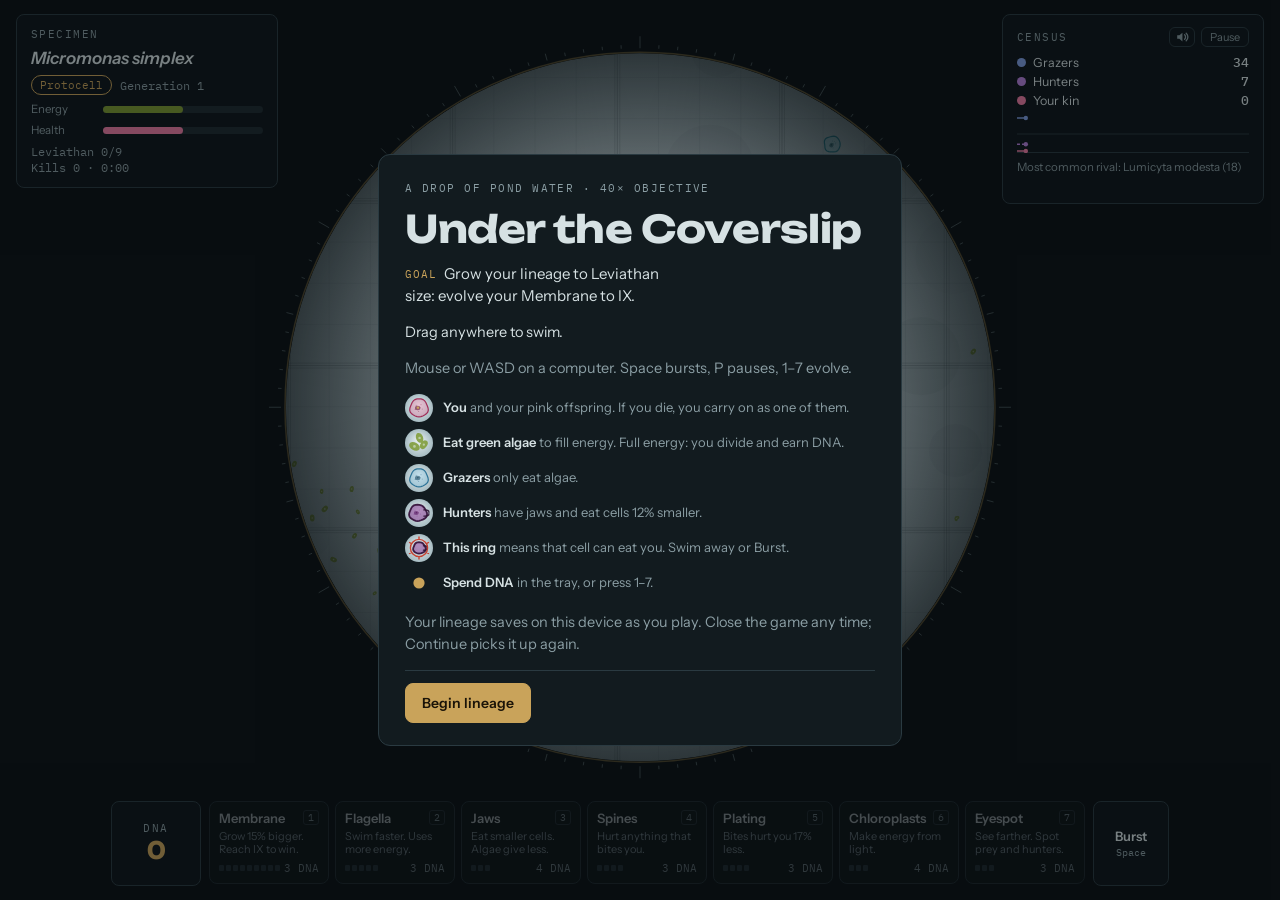
==== commit 72fc81ca: "Game: Species comments match the short names Co-Authored-By: Claude Opus 5.5 <noreply@anthropic.com>" ====
--- a/docs/index.html
+++ b/docs/index.html
@@ -528,7 +528,7 @@
 // Rival species' names (nameSpecies): a genus by role, soft for grazers and predatory for hunters, never one of the
 // player's genera above (so a rival can't share your name), and an epithet from the founder's strongest trait. Made up
 // for this game; real organisms' names are avoided where known (Micromonas, the player's first genus, is a real alga and
-// stays as it was). Epithets are at most 9 letters, so 'Rival: P. vigilans (12)' fits the compact HUD's one line
+// stays as it was). Epithets are at most 9 letters, so 'Rival: Pla. vigilans (12)' fits the compact HUD's one line
 const SPG={g:['Placidella','Nubicyta','Pellucella','Serenocyta','Pallidella','Otiocyta','Glebomonas','Vagicella','Lumicyta','Tardicyta','Mollicella','Quietomonas','Lenicyta','Sedulella'],
   h:['Velocella','Praedocyta','Dentimonas','Furocella','Rapacyta','Mordicella','Lupicyta','Sicariella','Harpocyta','Avidomonas','Ferocella','Vorocyta','Cruentella','Insidella']};
 const SPE={speed:['cursor','agilis','fugax','celer','volans'],spikes:['hirsuta','echinata','aculeata','horrida','setosa'],
@@ -800,7 +800,7 @@
 // otherwise a total of SP_D levels away from the founder does. Measured over 20 sim-minutes (eco.js-style, 3 runs each):
 // with no player, SP_D 2 founds 148-204 species and 45-49 reach 3 members; 3 founds 84-113, 24-35 reach 3 and 15-25
 // reach 4 (6-13 of those die out); 4 founds 64-79. Played (an algae bot), SP_D 2 filled nearly every 25 s news slot (25 species items) and crowded the trait news
-// out (6-8 items, 10-11 otherwise); at 3 trait news is untouched. A species is news at SP_NEWS living members: at 3 that
+// out (6-8 items, 10-11 otherwise); at 3 it barely moves (7.0 to 6.5 trait items per 12 minutes). A species is news at SP_NEWS living members: at 3 that
 // was 17-24 items in 20 minutes, most of them clades of exactly 3; at 4 it is 10-11, about one every two minutes.
 // A new species' founder genes are its first cell's. Drifting hunters are outsiders: one drifting species while the
 // drifters stay alike (they are sized from you, so they change as you grow), a new one when they have drifted SP_D away.
@@ -2267,7 +2267,7 @@
   setT('dna',dna);setT('dna2','DNA '+dna);
   const c=lastCensus;setT('nG',c.g);setT('nH',c.h);setT('nK',c.k);
   // the news line: an item for 8 s of play (brass for the first 2.5 s), then the most common rival. The compact HUD has
-  // one short line: 'Rival:' and the genus as an initial ('M. simplex'), news in its short form
+  // one short line: 'Rival:' and the genus's first three letters ('Pla. cursor'), news in its short form
   const cm=COMPACT.matches,age=mode==='play'?lineT-newsT:1e9,fresh=age<2.5;
   setT('dominant',age<8?(cm?newsSm:newsTxt):(cm?'Rival: ':'Most common rival: ')+(c.dom?`${cm?c.dom.replace(/^(\w{3})\w* /,'$1. '):c.dom} (${c.dn})`:'none yet'));
   if(hudC.fresh!==fresh){hudC.fresh=fresh;hEl('dominant').classList.toggle('fresh',fresh)}
